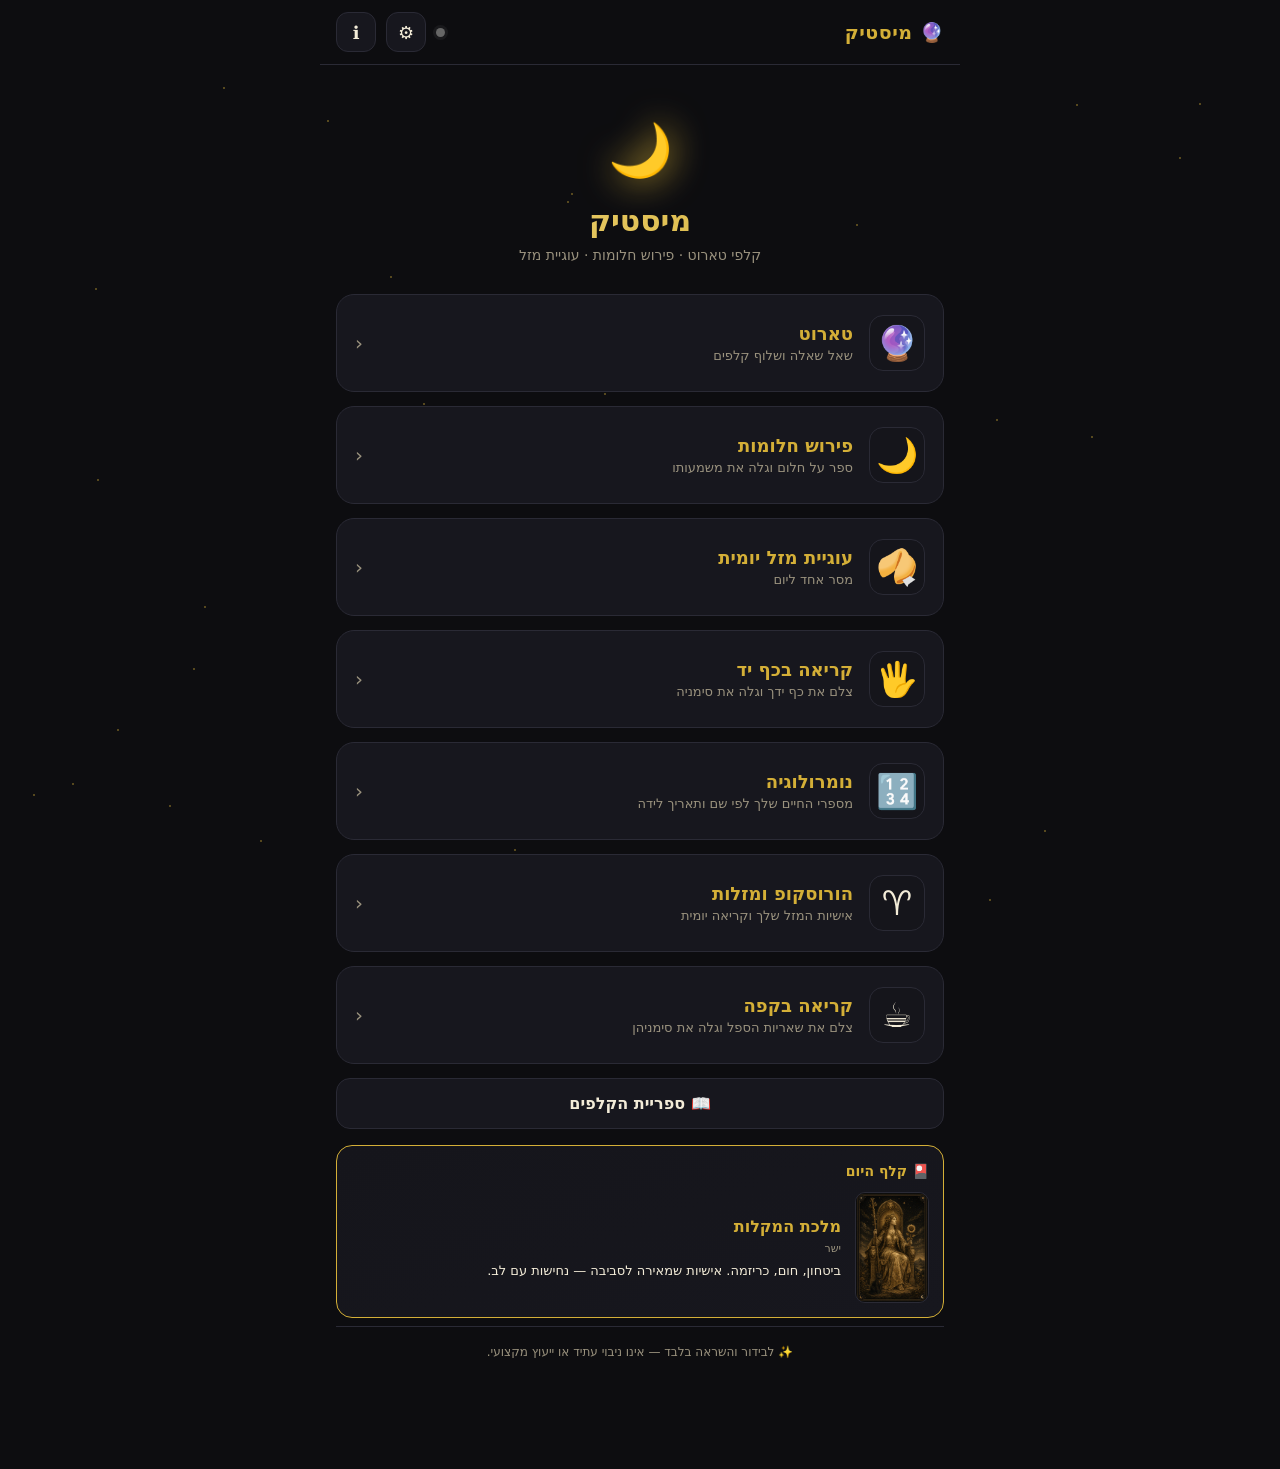
==== index.html @ c80dca29 "Add files via upload" ====
<!DOCTYPE html>
<html lang="he" dir="rtl">
<head>
<meta charset="UTF-8">
<meta name="viewport" content="width=device-width, initial-scale=1.0">
<meta name="theme-color" content="#0d0d10">
<title>MysticNest · מיסטיק</title>
<link rel="manifest" href="manifest.json">
<link rel="apple-touch-icon" href="icon-192.png">
<style>
/* ============ PALETTES ============ */
:root{
  --bg:#0d0d10; --bg2:#15151b; --card:#17171e; --line:#2a2a35;
  --txt:#f3ecd8; --dim:#9a927e; --gold:#d4af37; --gold2:#f0d67a;
  --accent:#d4af37; --danger:#c0553f; --ok:#4a9e6a; --shadow:rgba(0,0,0,.5);
  --star:rgba(212,175,55,.9);
}
[data-pal="royal"]{ --bg:#0b0d1a; --bg2:#111633; --card:#141a38; --line:#2b345f; --txt:#e8e9f5; --dim:#8790b8; --gold:#8a7cff; --gold2:#b3a9ff; --accent:#8a7cff; --star:rgba(179,169,255,.9); }
[data-pal="ember"]{ --bg:#1a0d0a; --bg2:#2a1310; --card:#241210; --line:#4a251d; --txt:#f5e6dc; --dim:#b89383; --gold:#e07a4f; --gold2:#f0a074; --accent:#e07a4f; --star:rgba(224,122,79,.9); }
[data-pal="emerald"]{ --bg:#08130f; --bg2:#0d2019; --card:#0e1e17; --line:#204035; --txt:#e3f0e8; --dim:#7fa593; --gold:#4fbf8f; --gold2:#7cd9af; --accent:#4fbf8f; --star:rgba(79,191,143,.9); }
[data-pal="rose"]{ --bg:#160a12; --bg2:#241020; --card:#20101c; --line:#42213a; --txt:#f5e4ef; --dim:#b88aa8; --gold:#e075a8; --gold2:#f0a0c8; --accent:#e075a8; --star:rgba(224,117,168,.9); }
[data-light]{ --bg:#f4f1e9; --bg2:#ece7d8; --card:#ffffff; --line:#ddd5c2; --txt:#2a2620; --dim:#7a7262; --shadow:rgba(0,0,0,.12); --star:rgba(180,140,40,.5); }

/* ============ BASE ============ */
*{box-sizing:border-box;-webkit-tap-highlight-color:transparent;margin:0;padding:0}
html,body{height:100%}
body{
  font-family:"Heebo","Segoe UI",system-ui,-apple-system,sans-serif;
  background:var(--bg); color:var(--txt);
  overflow-x:hidden; line-height:1.6;
  transition:background .3s,color .3s;
}
body.ltr{direction:ltr}
.wrap{max-width:640px;margin:0 auto;min-height:100%;position:relative}
button{font-family:inherit;cursor:pointer;color:inherit;border:none;background:none}
h1,h2,h3{line-height:1.25;font-weight:700}
.hidden{display:none!important}

/* starfield */
#stars{position:fixed;inset:0;pointer-events:none;z-index:0;opacity:.55}
.star{position:absolute;width:2px;height:2px;border-radius:50%;background:var(--star);animation:tw 3s infinite ease-in-out}
@keyframes tw{0%,100%{opacity:.2;transform:scale(.7)}50%{opacity:1;transform:scale(1.3)}}

/* ============ HEADER ============ */
header{
  position:sticky;top:0;z-index:20;background:var(--bg);
  border-bottom:1px solid var(--line);
  display:flex;align-items:center;gap:10px;padding:12px 16px;
}
.brand{font-weight:800;font-size:19px;letter-spacing:.5px;color:var(--gold);display:flex;align-items:center;gap:7px}
.brand small{color:var(--dim);font-weight:400;font-size:12px;letter-spacing:0}
.spacer{flex:1}
.hbtn{width:40px;height:40px;border-radius:12px;border:1px solid var(--line);display:grid;place-items:center;font-size:18px;background:var(--card);transition:.15s}
.hbtn:active{transform:scale(.92)}
.dot{width:9px;height:9px;border-radius:50%;background:#666;box-shadow:0 0 0 3px rgba(255,255,255,.05)}
.dot.on{background:var(--ok);box-shadow:0 0 8px var(--ok)}

/* ============ SCREENS ============ */
.screen{position:relative;z-index:1;padding:18px 16px 90px;animation:fade .35s}
@keyframes fade{from{opacity:0;transform:translateY(8px)}to{opacity:1;transform:none}}

.hero{text-align:center;padding:26px 10px 20px}
.hero .moon{font-size:52px;filter:drop-shadow(0 0 18px var(--gold));animation:float 5s ease-in-out infinite}
@keyframes float{0%,100%{transform:translateY(0)}50%{transform:translateY(-8px)}}
.hero h1{font-size:30px;margin:10px 0 4px;background:linear-gradient(120deg,var(--gold2),var(--gold));-webkit-background-clip:text;background-clip:text;color:transparent}
.hero p{color:var(--dim);font-size:14px}

.tiles{display:grid;gap:14px;margin-top:8px}
.tile{
  background:var(--card);border:1px solid var(--line);border-radius:18px;
  padding:20px 18px;display:flex;align-items:center;gap:16px;text-align:start;
  transition:.18s;position:relative;overflow:hidden;
}
.tile:active{transform:scale(.98);border-color:var(--gold)}
.tile .ic{font-size:34px;width:56px;height:56px;border-radius:14px;display:grid;place-items:center;background:var(--bg2);border:1px solid var(--line);flex-shrink:0}
.tile .tx h3{font-size:18px;color:var(--gold)}
.tile .tx p{font-size:13px;color:var(--dim);margin-top:2px}
.tile .arr{margin-inline-start:auto;color:var(--dim);font-size:20px}

.backbtn{
  display:inline-flex;align-items:center;gap:8px;background:var(--card);
  border:1px solid var(--line);border-radius:12px;padding:10px 16px;
  font-weight:600;font-size:15px;margin-bottom:16px;transition:.15s;
}
.backbtn:active{transform:scale(.95)}
.stitle{font-size:23px;color:var(--gold);margin-bottom:4px}
.ssub{color:var(--dim);font-size:14px;margin-bottom:18px}

/* ============ INPUTS / BUTTONS ============ */
.field{width:100%;background:var(--bg2);border:1px solid var(--line);border-radius:14px;padding:14px;color:var(--txt);font-size:15px;font-family:inherit;resize:vertical;transition:.15s}
.field:focus{outline:none;border-color:var(--gold)}
textarea.field{min-height:110px}
.btn{
  display:inline-flex;align-items:center;justify-content:center;gap:8px;width:100%;
  background:linear-gradient(120deg,var(--gold),var(--gold2));color:#1a1508;font-weight:800;
  border-radius:14px;padding:15px;font-size:16px;transition:.15s;margin-top:14px;
}
.btn:active{transform:scale(.97)}
.btn:disabled{opacity:.5}
.btn.ghost{background:var(--card);color:var(--txt);border:1px solid var(--line)}
.btn.ghost:active{border-color:var(--gold)}
.chips{display:flex;flex-wrap:wrap;gap:9px;margin:10px 0}
.chip{background:var(--card);border:1px solid var(--line);border-radius:20px;padding:9px 15px;font-size:14px;font-weight:600;transition:.15s}
.chip.sel{background:var(--gold);color:#1a1508;border-color:var(--gold)}
.chip:active{transform:scale(.94)}
.lbl{font-size:14px;font-weight:700;color:var(--txt);margin:16px 0 8px;display:block}

/* ============ TAROT CARDS ============ */
.spread{display:flex;flex-wrap:wrap;gap:14px;justify-content:center;margin:18px 0}
.tcard{
  width:130px;perspective:900px;cursor:pointer;flex-shrink:0;
}
.tcard .inner{position:relative;width:100%;height:200px;transition:transform .7s;transform-style:preserve-3d}
.tcard.flip .inner{transform:rotateY(180deg)}
.tcard .face{position:absolute;inset:0;backface-visibility:hidden;border-radius:14px;display:flex;flex-direction:column;align-items:center;justify-content:center;padding:10px;border:1px solid var(--line);text-align:center}
.tcard .back{background:linear-gradient(150deg,var(--bg2),var(--card));border-color:var(--gold)}
.tcard .back .sym{font-size:40px;filter:drop-shadow(0 0 10px var(--gold))}
.tcard .back .pos{position:absolute;bottom:8px;font-size:11px;color:var(--dim)}
.tcard .front{background:var(--card);transform:rotateY(180deg);gap:4px}
.tcard .front.rev{background:linear-gradient(180deg,var(--card),var(--bg2))}
.tcard .front .em{font-size:34px}
.tcard .front .rev-em{transform:rotate(180deg);display:inline-block}
.tcard .front .nm{font-size:14px;font-weight:800;color:var(--gold);line-height:1.2}
.tcard .front .en{font-size:10px;color:var(--dim)}
.tcard .front .tag{font-size:10px;padding:2px 8px;border-radius:10px;border:1px solid var(--line);color:var(--dim);margin-top:2px}
.tcard .front .tag.r{color:var(--danger);border-color:var(--danger)}

.reading{background:var(--card);border:1px solid var(--line);border-radius:16px;padding:16px;margin-top:8px;animation:fade .4s}
.reading .rc{padding:12px 0;border-bottom:1px solid var(--line)}
.reading .rc:last-child{border-bottom:none}
.reading .rc .h{display:flex;align-items:center;gap:8px;font-weight:800;color:var(--gold);font-size:16px}
.reading .rc .p{font-size:12px;color:var(--dim);font-weight:600;margin-inline-start:auto}
.reading .rc .m{font-size:14px;margin-top:6px;color:var(--txt)}

/* ai answer box */
.ai-box{background:linear-gradient(160deg,var(--bg2),var(--card));border:1px solid var(--gold);border-radius:16px;padding:16px;margin-top:14px;animation:fade .4s}
.ai-box .hd{display:flex;align-items:center;gap:8px;color:var(--gold);font-weight:800;margin-bottom:8px;font-size:15px}
.ai-box .bd{font-size:15px;white-space:pre-wrap}
.spin{width:20px;height:20px;border:3px solid var(--line);border-top-color:var(--gold);border-radius:50%;animation:sp 0.8s linear infinite;display:inline-block}
@keyframes sp{to{transform:rotate(360deg)}}

/* ============ FORTUNE ============ */
.cookie{text-align:center;padding:20px 0}
.cookie .big{font-size:80px;filter:drop-shadow(0 0 20px var(--gold));cursor:pointer;transition:.2s;animation:float 5s ease-in-out infinite}
.cookie .big:active{transform:scale(.9)}
.fortune-msg{background:var(--card);border:1px solid var(--gold);border-radius:16px;padding:22px;margin-top:16px;font-size:18px;line-height:1.7;animation:fade .5s;position:relative}
.fortune-msg::before{content:"❝";color:var(--gold);font-size:30px;opacity:.4;position:absolute;top:6px;inset-inline-start:12px}
.fortune-lucky{display:flex;justify-content:center;gap:10px;margin-top:14px;flex-wrap:wrap}
.fortune-lucky .n{width:42px;height:42px;border-radius:50%;background:var(--bg2);border:1px solid var(--gold);display:grid;place-items:center;font-weight:800;color:var(--gold)}

/* ============ HISTORY ============ */
.hist-item{background:var(--card);border:1px solid var(--line);border-radius:12px;padding:12px 14px;margin-bottom:10px;display:flex;align-items:center;gap:12px}
.hist-item .hi{font-size:24px}
.hist-item .ht{flex:1;min-width:0}
.hist-item .ht b{font-size:14px;display:block}
.hist-item .ht span{font-size:12px;color:var(--dim);display:block;white-space:nowrap;overflow:hidden;text-overflow:ellipsis}
.hist-item .hd{font-size:11px;color:var(--dim)}
.empty{text-align:center;color:var(--dim);padding:30px 20px;font-size:14px}

/* ============ SETTINGS / ABOUT ============ */
.grp{background:var(--card);border:1px solid var(--line);border-radius:16px;margin-bottom:16px;overflow:hidden}
.grp .gh{padding:12px 16px;font-weight:800;color:var(--gold);font-size:14px;border-bottom:1px solid var(--line)}
.row{padding:14px 16px;display:flex;align-items:center;gap:12px;border-bottom:1px solid var(--line)}
.row:last-child{border-bottom:none}
.row .ri{font-size:20px}
.row .rt{flex:1}
.row .rt b{font-size:15px;display:block}
.row .rt span{font-size:12px;color:var(--dim)}
.row:active{background:var(--bg2)}
.swatch{display:flex;gap:10px;padding:14px 16px;flex-wrap:wrap}
.sw{width:38px;height:38px;border-radius:50%;border:2px solid var(--line);cursor:pointer;transition:.15s}
.sw.sel{border-color:var(--txt);transform:scale(1.12)}
.aboutlogo{text-align:center;padding:20px}
.aboutlogo .l{font-size:56px;filter:drop-shadow(0 0 16px var(--gold))}
.aboutlogo h2{color:var(--gold);margin-top:8px}
.aboutlogo .v{color:var(--dim);font-size:13px}

.disc{font-size:12px;color:var(--dim);text-align:center;padding:16px;line-height:1.6;border-top:1px solid var(--line);margin-top:8px}
.badge{text-align:center;padding:20px;color:var(--dim);font-size:12px}
.badge b{color:var(--gold)}

/* modal */
.modal{position:fixed;inset:0;background:rgba(0,0,0,.7);z-index:50;display:grid;place-items:center;padding:20px;animation:fade .2s}
.modal .box{background:var(--card);border:1px solid var(--gold);border-radius:18px;padding:20px;max-width:420px;width:100%;max-height:85vh;overflow:auto}
.modal h3{color:var(--gold);margin-bottom:12px}
.provlist{display:flex;flex-direction:column;gap:8px;margin:10px 0}
.prov{display:flex;align-items:center;gap:10px;padding:12px;border:1px solid var(--line);border-radius:12px;transition:.15s}
.prov.sel{border-color:var(--gold);background:var(--bg2)}
.prov .pi{font-size:22px}
.prov .pt{flex:1}
.prov .pt b{font-size:14px}
.prov .ptag{font-size:10px;padding:2px 7px;border-radius:8px;font-weight:700}
.ptag.free{background:var(--ok);color:#fff}
.ptag.api{background:var(--gold);color:#1a1508}
.ptag.local{background:#6a7;color:#fff}
.selectf{width:100%;background:var(--bg2);border:1px solid var(--line);border-radius:12px;padding:12px;color:var(--txt);font-size:14px;font-family:inherit}
.toast{position:fixed;bottom:24px;left:50%;transform:translateX(-50%);background:var(--card);border:1px solid var(--gold);border-radius:12px;padding:12px 20px;z-index:100;font-size:14px;font-weight:600;box-shadow:0 6px 20px var(--shadow);animation:fade .2s}
.small{font-size:12px;color:var(--dim);line-height:1.6}
a{color:var(--gold)}
.pro-tag{font-size:10px;background:var(--gold);color:#1a1508;padding:2px 8px;border-radius:8px;font-weight:800;margin-inline-start:6px}

/* onboarding */
.ob{position:fixed;inset:0;background:var(--bg);z-index:60;display:flex;flex-direction:column;align-items:center;justify-content:center;padding:30px;text-align:center}
.ob .oi{font-size:64px;filter:drop-shadow(0 0 16px var(--gold));margin-bottom:16px}
.ob h2{color:var(--gold);font-size:26px;margin-bottom:10px}
.ob p{color:var(--dim);max-width:340px;margin-bottom:20px}
.ob .dots{display:flex;gap:8px;margin-bottom:20px}
.ob .od{width:8px;height:8px;border-radius:50%;background:var(--line)}
.ob .od.on{background:var(--gold);width:22px;border-radius:4px}
</style>
<link rel="stylesheet" href="tarot.css">
</head>
<body data-pal="gold">
<div id="stars"></div>
<div class="wrap">

<!-- HEADER -->
<header>
  <div class="brand">🔮 <span id="brandName">MysticNest</span></div>
  <div class="spacer"></div>
  <div class="dot" id="aiDot" title="AI"></div>
  <button class="hbtn" onclick="go('settings')" title="⚙️">⚙️</button>
  <button class="hbtn" onclick="go('about')" title="ℹ️">ℹ️</button>
</header>

<!-- HOME -->
<div class="screen" id="s-home">
  <div class="hero">
    <div class="moon">🌙</div>
    <h1 id="heroTitle">מיסטיק</h1>
    <p id="heroSub">קלפי טארוט · פירוש חלומות · עוגיית מזל</p>
  </div>
  <div class="tiles">
    <button class="tile" onclick="go('tarot')">
      <div class="ic">🔮</div>
      <div class="tx"><h3 id="tTarot">טארוט</h3><p id="tTarotD">שאל שאלה ושלוף קלפים</p></div>
      <div class="arr">‹</div>
    </button>
    <button class="tile" onclick="go('dream')">
      <div class="ic">🌙</div>
      <div class="tx"><h3 id="tDream">פירוש חלומות</h3><p id="tDreamD">ספר על חלום וגלה את משמעותו</p></div>
      <div class="arr">‹</div>
    </button>
    <button class="tile" onclick="go('fortune')">
      <div class="ic">🥠</div>
      <div class="tx"><h3 id="tFortune">עוגיית מזל יומית</h3><p id="tFortuneD">מסר אחד ליום</p></div>
      <div class="arr">‹</div>
    </button>
    <button class="tile" onclick="go('palm')">
      <div class="ic">🖐️</div>
      <div class="tx"><h3 id="tPalm">קריאה בכף יד</h3><p id="tPalmD">צלם את כף ידך וגלה את סימניה</p></div>
      <div class="arr">‹</div>
    </button>
    <button class="tile" onclick="go('num')">
      <div class="ic">🔢</div>
      <div class="tx"><h3 id="tNum">נומרולוגיה</h3><p id="tNumD">מספרי החיים שלך לפי שם ותאריך לידה</p></div>
      <div class="arr">‹</div>
    </button>
    <button class="tile" onclick="go('horo')">
      <div class="ic">♈</div>
      <div class="tx"><h3 id="tHoro">הורוסקופ ומזלות</h3><p id="tHoroD">אישיות המזל שלך וקריאה יומית</p></div>
      <div class="arr">‹</div>
    </button>
    <button class="tile" onclick="go('coffee')">
      <div class="ic">☕</div>
      <div class="tx"><h3 id="tCoffee">קריאה בקפה</h3><p id="tCoffeeD">צלם את שאריות הספל וגלה את סימניהן</p></div>
      <div class="arr">‹</div>
    </button>
  </div>
  <div id="backupReminder"></div>
  <div id="cardOfDay"></div>
  <div class="disc" id="homeDisc">✨ לבידור והשראה בלבד — אינו ניבוי עתיד או ייעוץ מקצועי.</div>
</div>

<!-- TAROT -->
<div class="screen hidden" id="s-tarot">
  <button class="backbtn" onclick="go('home')">› <span id="back1">חזרה</span></button>
  <h2 class="stitle" id="tarotH">🔮 קריאת טארוט</h2>
  <p class="ssub" id="tarotSub">חשוב על שאלה, בחר פריסה, ושלוף את הקלפים.</p>

  <label class="lbl" id="lblQ" for="tarotQ">השאלה שלך (אופציונלי)</label>
  <input class="field" id="tarotQ" placeholder="למשל: מה כדאי לי לדעת השבוע?">

  <label class="lbl" id="lblSpread">בחר פריסה</label>
  <div class="chips" id="spreadChips"></div>

  <button class="btn" id="drawBtn" onclick="drawTarot()">🎴 <span id="drawTxt">שלוף קלפים</span></button>

  <div class="deck-status" aria-live="polite">
    <span id="deckStatusText">בודק את זמינות החפיסה…</span>
    <progress id="deckProgress" max="79" value="0" aria-label="שמירת החפיסה"></progress>
    <button type="button" id="deckSave" class="deck-action" onclick="downloadDeck()" hidden>שמור לשימוש ללא אינטרנט</button>
    <button type="button" id="appUpdate" class="deck-action" hidden>גרסה חדשה מוכנה — רענן</button>
  </div>
  <div id="tarotResult"></div>
</div>

<!-- DREAM -->
<div class="screen hidden" id="s-dream">
  <button class="backbtn" onclick="go('home')">› <span>חזרה</span></button>
  <h2 class="stitle" id="dreamH">🌙 פירוש חלומות</h2>
  <p class="ssub" id="dreamSub">תאר את החלום במילים שלך — ככל שתפרט יותר, כך הפירוש יהיה עשיר יותר.</p>

  <label class="lbl" id="lblDream">מה חלמת?</label>
  <textarea class="field" id="dreamText" placeholder="למשל: חלמתי שאני עף מעל הים ופתאום נפלתי..."></textarea>

  <button class="btn" onclick="interpretDream()">🌙 <span id="dreamTxt">פרש את החלום</span></button>

  <div id="dreamResult"></div>
</div>

<!-- FORTUNE -->
<div class="screen hidden" id="s-fortune">
  <button class="backbtn" onclick="go('home')">› <span>חזרה</span></button>
  <h2 class="stitle" id="fortuneH">🥠 עוגיית המזל היומית</h2>
  <p class="ssub" id="fortuneSub">מסר אחד ליום. חזור מחר למסר חדש.</p>
  <div class="cookie" id="cookieArea"></div>
</div>

<!-- PALM READING -->
<div class="screen hidden" id="s-palm">
  <button class="backbtn" onclick="go('home')">› <span>חזרה</span></button>
  <h2 class="stitle" id="palmH">🖐️ קריאה בכף יד</h2>
  <p class="ssub" id="palmSub">שתי דרכים: מדריך הקווים שעובד תמיד, וקריאה אישית מהצילום דרך הבינה.</p>

  <div class="chips" id="palmModeChips"></div>

  <div id="palmGuide"></div>

  <div id="palmPhoto" class="hidden">
    <div id="palmDrop" class="palm-drop">
      <div class="palm-ic">🖐️</div>
      <p id="palmHint" class="small">צלם או בחר תמונה של כף היד הפתוחה, באור טוב, כשהאצבעות פרושות.</p>
      <div style="display:flex;gap:10px;margin-top:12px">
        <button class="btn" style="margin:0;flex:1" onclick="document.getElementById('palmCam').click()">📷 <span id="palmCamT">מצלמה</span></button>
        <button class="btn ghost" style="margin:0;flex:1" onclick="document.getElementById('palmGal').click()">🖼️ <span id="palmGalT">גלריה</span></button>
      </div>
    </div>
    <input type="file" id="palmCam" accept="image/*" capture="environment" class="hidden" onchange="palmPicked(event)">
    <input type="file" id="palmGal" accept="image/*" class="hidden" onchange="palmPicked(event)">
    <div id="palmPreview"></div>
    <div id="palmResult"></div>
    <div class="small" id="palmPrivacy" style="margin-top:14px;color:var(--dim)"></div>
  </div>
</div>

<!-- COFFEE READING -->
<div class="screen hidden" id="s-coffee">
  <button class="backbtn" onclick="go('home')">› <span>חזרה</span></button>
  <h2 class="stitle" id="coffeeH">☕ קריאה בקפה</h2>
  <p class="ssub" id="coffeeSub">שתי דרכים: מדריך הסמלים, וקריאה מצילום דרך הבינה.</p>
  <div class="chips" id="coffeeModeChips"></div>
  <div id="coffeeGuide"></div>
  <div id="coffeePhoto" class="hidden">
    <div class="palm-drop">
      <div class="palm-ic">☕</div>
      <p id="coffeeHint" class="small"></p>
      <div style="display:flex;gap:10px;margin-top:12px">
        <button class="btn" style="margin:0;flex:1" onclick="document.getElementById('coffeeCam').click()">📷 <span id="coffeeCamT">מצלמה</span></button>
        <button class="btn ghost" style="margin:0;flex:1" onclick="document.getElementById('coffeeGal').click()">🖼️ <span id="coffeeGalT">גלריה</span></button>
      </div>
    </div>
    <input type="file" id="coffeeCam" accept="image/*" capture="environment" class="hidden" onchange="coffeePicked(event)">
    <input type="file" id="coffeeGal" accept="image/*" class="hidden" onchange="coffeePicked(event)">
    <div id="coffeePreview"></div>
    <div id="coffeeResult"></div>
    <div class="small" id="coffeePrivacy" style="margin-top:14px;color:var(--dim)"></div>
  </div>
</div>

<!-- HOROSCOPE -->
<div class="screen hidden" id="s-horo">
  <button class="backbtn" onclick="go('home')">› <span>חזרה</span></button>
  <h2 class="stitle" id="horoH">♈ הורוסקופ ומזלות</h2>
  <p class="ssub" id="horoSub">בחר את המזל שלך.</p>
  <div class="zgrid" id="horoGrid"></div>
  <div id="horoResult"></div>
</div>

<!-- NUMEROLOGY -->
<div class="screen hidden" id="s-num">
  <button class="backbtn" onclick="go('home')">› <span>חזרה</span></button>
  <h2 class="stitle" id="numH">🔢 נומרולוגיה</h2>
  <p class="ssub" id="numSub">הכנס שם ותאריך לידה לחישוב מספרי החיים שלך.</p>

  <label class="lbl" id="lblNumName">השם המלא (אופציונלי)</label>
  <input class="field" id="numName" placeholder="למשל: ישראל ישראלי">

  <label class="lbl" id="lblNumDate">תאריך לידה</label>
  <input class="field" id="numDate" type="date">

  <button class="btn" id="numCalcBtn" onclick="calcNumerology()">🔢 <span>חשב את המספרים שלי</span></button>
  <div id="numResult"></div>
</div>

<!-- SETTINGS -->
<div class="screen hidden" id="s-settings">
  <button class="backbtn" onclick="go('home')">› <span>חזרה</span></button>
  <h2 class="stitle" id="setH">⚙️ הגדרות</h2>
  <p class="ssub"></p>

  <div class="grp">
    <div class="gh" id="ghGeneral">כללי</div>
    <div class="row" onclick="editName()">
      <div class="ri">👤</div><div class="rt"><b id="rName">שם משתמש</b><span id="rNameV">—</span></div><div>‹</div>
    </div>
    <div class="row" onclick="cycleLang()">
      <div class="ri">🌐</div><div class="rt"><b id="rLang">שפה</b><span id="rLangV">עברית</span></div><div>‹</div>
    </div>
    <div class="row" onclick="toggleLight()">
      <div class="ri">🌗</div><div class="rt"><b id="rTheme">מצב יום / לילה</b><span id="rThemeV">לילה</span></div><div>‹</div>
    </div>
  </div>

  <div class="grp">
    <div class="gh" id="ghPal">ערכת צבע</div>
    <div class="swatch" id="swatches"></div>
  </div>

  <div class="grp">
    <div class="gh" id="ghAI">בינה מלאכותית (Pro)</div>
    <div class="row" onclick="openAI()">
      <div class="ri">🤖</div><div class="rt"><b id="rAI">חיבור בינה</b><span id="rAIV">לא מחובר</span></div><div>‹</div>
    </div>
    <div class="small" style="padding:0 16px 12px" id="aiHint">האפליקציה עובדת במלואה בלי בינה. חיבור מפתח אישי מוסיף פירושים אישיים ומעמיקים.</div>
  </div>

  <div class="grp">
    <div class="gh" id="ghData">נתונים</div>
    <div class="row" onclick="doExport()"><div class="ri">💾</div><div class="rt"><b id="rBackup">גיבוי (ייצוא)</b><span id="rBackupD">שמור את ההיסטוריה שלך</span></div><div>‹</div></div>
    <div class="row" onclick="doImport()"><div class="ri">📥</div><div class="rt"><b id="rRestore">שחזור (ייבוא)</b><span id="rRestoreD">טען מקובץ גיבוי</span></div><div>‹</div></div>
    <div class="row" onclick="clearAll()"><div class="ri">🗑️</div><div class="rt"><b id="rClear" style="color:var(--danger)">מחק הכל</b><span id="rClearD">איפוס מלא</span></div><div>‹</div></div>
  </div>
  <input type="file" id="importFile" accept=".json" class="hidden" onchange="importFile(event)">
</div>

<!-- ABOUT -->
<div class="screen hidden" id="s-about">
  <button class="backbtn" onclick="go('home')">› <span>חזרה</span></button>
  <div class="aboutlogo">
    <div class="l">🔮</div>
    <h2>MysticNest</h2>
    <div class="v" id="aboutVer">גרסה 1.0</div>
  </div>
  <div class="grp">
    <div class="row"><div class="ri">📦</div><div class="rt"><b id="abVer">גרסה</b><span>1.0</span></div></div>
    <div class="row"><div class="ri">👨‍💻</div><div class="rt"><b id="abDev">פותח</b><span>Barak Aflalo</span></div></div>
    <div class="row"><div class="ri">📱</div><div class="rt"><b id="abPlat">פלטפורמה</b><span>PWA · HTML5</span></div></div>
    <div class="row"><div class="ri">🔒</div><div class="rt"><b id="abStore">אחסון</b><span id="abStoreV">על המכשיר בלבד</span></div></div>
    <div class="row"><div class="ri">©️</div><div class="rt"><b id="abLic">רישיון</b><span>© AppNest 2026</span></div></div>
  </div>
  <div class="grp">
    <div class="row" onclick="openStore()"><div class="ri">🏪</div><div class="rt"><b id="abStoreLink">חנות AppNest</b><span>עוד אפליקציות</span></div><div>‹</div></div>
    <div class="row" onclick="shareApp()"><div class="ri">📤</div><div class="rt"><b id="abShare">שתף את האפליקציה</b></div><div>‹</div></div>
    <div class="row" onclick="sendFeedback()"><div class="ri">✉️</div><div class="rt"><b id="abFeedback">שלח משוב</b><span>appnest55@gmail.com</span></div><div>‹</div></div>
    <div class="row" onclick="openPrivacy()"><div class="ri">🔒</div><div class="rt"><b id="abPrivacy">מדיניות פרטיות</b></div><div>‹</div></div>
    <div class="row" onclick="showGuide()"><div class="ri">📖</div><div class="rt"><b id="abGuide">מדריך שימוש</b></div><div>‹</div></div>
  </div>
  <div class="disc" id="aboutDisc"></div>
  <div class="badge">✨ <b>AppNest</b> · 2026</div>
</div>

</div><!-- /wrap -->

<script>
/* =========================================================
   MysticNest — AppNest single-file app
   ========================================================= */
const VERSION="2.6";
const PREFIX="mystic_";

/* ---------- storage shim ---------- */
const mem={};
const DB={
  get(k){try{const v=localStorage.getItem(PREFIX+k);return v===null?null:v}catch(e){return mem[k]??null}},
  set(k,v){try{localStorage.setItem(PREFIX+k,v)}catch(e){mem[k]=v}},
  del(k){try{localStorage.removeItem(PREFIX+k)}catch(e){delete mem[k]}},
  getJSON(k,d){const v=this.get(k);if(v===null)return d;try{return JSON.parse(v)}catch(e){return d}},
  setJSON(k,o){this.set(k,JSON.stringify(o))}
};

/* ---------- state ---------- */
let state={
  lang: DB.get('lang')||'he',
  pal: DB.get('pal')||'gold',
  light: DB.get('light')==='1',
  name: DB.get('name')||'',
  spread: 'three',
};

</script>
<script>
// ===== ARCANA GEDOLA (Major Arcana) — 22 cards =====
// Each card: id, name(he), name(en), emoji, keywords, upright, reversed
// Meanings are original Hebrew phrasings of the classic esoteric symbolism (public-domain Rider-Waite tradition).
const TAROT_MAJOR = [
  { id:0, arc:"major", he:"השוטה", en:"The Fool", icon:"🃏",
    up:"התחלה חדשה, קפיצה אל הלא-נודע, תמימות ואמון בדרך. הזמן לצעד ראשון גם בלי לדעת לאן הוא מוביל.",
    rev:"פזיזות, קפיצה בלי לחשוב, פחד להתחיל. אולי כדאי לעצור רגע ולבדוק לאן הרגליים לוקחות אותך." },
  { id:1, arc:"major", he:"הקוסם", en:"The Magician", icon:"🪄",
    up:"כוח ליצור, כל הכלים כבר בידיך. רצון, מיומנות ומיקוד שהופכים כוונה למציאות.",
    rev:"כוח שלא בא לידי מימוש, מניפולציה, כישרון מבוזבז. הפער בין מה שאתה יכול למה שאתה עושה." },
  { id:2, arc:"major", he:"הכוהנת הגדולה", en:"The High Priestess", icon:"🌙",
    up:"אינטואיציה, ידע נסתר, הקשבה פנימית. התשובה נמצאת בשקט שבפנים, לא ברעש שבחוץ.",
    rev:"ניתוק מהקול הפנימי, סודות שמכבידים, התעלמות מתחושת בטן. משהו מוסתר — גם ממך עצמך." },
  { id:3, arc:"major", he:"הקיסרית", en:"The Empress", icon:"👑",
    up:"שפע, פוריות, יצירה וטיפוח. תקופה שבה דברים גדלים — רעיון, מערכת יחסים, יצירה.",
    rev:"חסימה יצירתית, הזנחה עצמית, תלות. השפע קיים אבל משהו מונע ממנו לזרום." },
  { id:4, arc:"major", he:"הקיסר", en:"The Emperor", icon:"🏛️",
    up:"סמכות, מבנה, יציבות ושליטה. הזמן לקחת אחריות, לבנות סדר ולהוביל בביטחון.",
    rev:"נוקשות, שליטת-יתר, סמכות שהתערערה. יותר מדי כוח או דווקא מחסור במסגרת." },
  { id:5, arc:"major", he:"הכוהן הגדול", en:"The Hierophant", icon:"🗝️",
    up:"מסורת, ידע, מורה או מסגרת רוחנית. ערך בלמידה מהמנוסים ובדרך הסלולה.",
    rev:"מרד במוסכמות, דרך משלך, ספק במורים. הזמן לשאול אם הכללים באמת שלך." },
  { id:6, arc:"major", he:"הנאהבים", en:"The Lovers", icon:"💞",
    up:"אהבה, חיבור עמוק, בחירה של הלב. שותפות שמבוססת על ערכים משותפים.",
    rev:"חוסר הרמוניה, בחירה קשה, ערכים מתנגשים. משהו במערכת היחסים דורש יישור קו." },
  { id:7, arc:"major", he:"המרכבה", en:"The Chariot", icon:"🐎",
    up:"ניצחון, נחישות, שליטה בכיוונים מנוגדים. קדימה בכוח רצון — אתה מחזיק במושכות.",
    rev:"אובדן כיוון, כוחות מנוגדים שמושכים אותך, חוסר שליטה. הזמן להחליט לאן.",  },
  { id:8, arc:"major", he:"הכוח", en:"Strength", icon:"🦁",
    up:"כוח פנימי, אומץ שקט, ריסון בעדינות. לא בכוח הזרוע אלא ברוגע והחמלה.",
    rev:"ספק עצמי, כוח שנשבר, שליטה שאבדה. חוסר אמון ביכולת שלך להתמודד." },
  { id:9, arc:"major", he:"המתבודד", en:"The Hermit", icon:"🕯️",
    up:"התבוננות פנימה, חיפוש אמת, בדידות מרפאה. תקופה של שקט וחשבון נפש.",
    rev:"בידוד מוגזם, בריחה מהעולם, או דווקא סירוב להקשיב לעצמך. יותר מדי או מעט מדי לבד." },
  { id:10, arc:"major", he:"גלגל המזל", en:"Wheel of Fortune", icon:"🎡",
    up:"מפנה, מזל, מחזוריות החיים. הגלגל מסתובב — משהו משתנה לטובה.",
    rev:"מזל רע זמני, התנגדות לשינוי, תחושת תקיעות. הגלגל תמיד ממשיך לזוז." },
  { id:11, arc:"major", he:"הצדק", en:"Justice", icon:"⚖️",
    up:"אמת, איזון, אחריות למעשים. כל דבר מקבל את שמגיע לו — הוגנות וישרות.",
    rev:"אי-צדק, התחמקות מאחריות, חוסר איזון. משהו לא הוגן דורש תיקון." },
  { id:12, arc:"major", he:"התלוי", en:"The Hanged Man", icon:"🙃",
    up:"נקודת מבט חדשה, ויתור מרצון, המתנה. לפעמים דווקא העצירה מגלה את הפתרון.",
    rev:"תקיעות, קורבנוּת מיותרת, התנגדות לשחרר. אתה נאחז במשהו שהזמן שלו עבר." },
  { id:13, arc:"major", he:"המוות", en:"Death", icon:"🦋",
    up:"סוף שהוא התחלה, טרנספורמציה, שחרור מהישן. לא מוות פיזי — סיום שמפנה מקום לחדש.",
    rev:"היאחזות בעבר, פחד משינוי, מעבר שנתקע. משהו צריך להסתיים ואתה מתעכב." },
  { id:14, arc:"major", he:"המתינות", en:"Temperance", icon:"🌊",
    up:"איזון, מיזוג, סבלנות. מציאת שביל הזהב בין קצוות — הרמוניה בעבודה איטית.",
    rev:"חוסר איזון, קיצוניות, חוסר סבלנות. משהו יצא מפרופורציה וצריך למתן." },
  { id:15, arc:"major", he:"השטן", en:"The Devil", icon:"⛓️",
    up:"כבלים, פיתוי, תלות. משהו כובל אותך — הרגל, פחד, יחסים — והמפתח בידך.",
    rev:"שחרור מכבלים, פירוק תלות, החזרת שליטה. אתה מתחיל להשתחרר." },
  { id:16, arc:"major", he:"המגדל", en:"The Tower", icon:"🗼",
    up:"התמוטטות פתאומית, שבירת אשליות, אמת שמתפרצת. הרס שמפנה מקום לבנייה אמיתית.",
    rev:"הימנעות מקטסטרופה, שינוי שנדחה, פחד מקריסה. הזעזוע קטן יותר — או עוד לפנינו." },
  { id:17, arc:"major", he:"הכוכב", en:"The Star", icon:"⭐",
    up:"תקווה, השראה, ריפוי. אחרי הסערה מגיע אור — אמונה מתחדשת בעתיד.",
    rev:"אובדן תקווה, ייאוש זמני, ניתוק מהחלום. האור עדיין שם, קשה לראות אותו כרגע." },
  { id:18, arc:"major", he:"הירח", en:"The Moon", icon:"🌕",
    up:"אשליה, פחדים סמויים, תת-מודע. לא הכול כפי שנראה — הקשב לחלומות ולתחושות.",
    rev:"בהירות שחוזרת, פחד שמתפוגג, אמת שמתגלה. הערפל מתחיל להתפזר." },
  { id:19, arc:"major", he:"השמש", en:"The Sun", icon:"☀️",
    up:"שמחה, הצלחה, חיוניות. אחד הקלפים הטובים — אור, בהירות והגשמה.",
    rev:"שמחה מעומעמת, אופטימיות מזויפת, הצלחה שמתעכבת. האושר שם אבל מוסתר מעט." },
  { id:20, arc:"major", he:"הדין", en:"Judgement", icon:"📯",
    up:"התעוררות, חשבון נפש, קריאה לייעוד. רגע של הבנה שמזמין אותך לשלב חדש.",
    rev:"ספק עצמי, התעלמות מקריאה פנימית, שיפוטיות. אתה שומע את הקריאה אך מהסס לענות." },
  { id:21, arc:"major", he:"העולם", en:"The World", icon:"🌍",
    up:"השלמה, מימוש, סגירת מעגל. הגעת ליעד — הישג שלם ותחושת שלמות.",
    rev:"מעגל שלא נסגר, יעד קרוב אך חמקמק, תחושת חוסר. עוד צעד קטן לפני הסיום." },
];

// ===== ARCANA KETANA (Minor Arcana) — 56 cards, 4 suits =====
// Suits: wands(אש/מעש), cups(מים/רגש), swords(אוויר/מחשבה), pentacles(אדמה/חומר)
const TAROT_MINOR = [
  // ---------- מקלות / WANDS (אש — תשוקה, יצירה, מעש) ----------
  { id:100, arc:"wands", he:"אלוף המקלות", en:"Ace of Wands", icon:"🔥",
    up:"ניצוץ של השראה, רעיון חדש, אנרגיה מתפרצת. הזמן להתחיל משהו שמדליק אותך.",
    rev:"עיכוב, ניצוץ שכבה, חוסר מוטיבציה. הרעיון קיים אך משהו חוסם את ההתחלה." },
  { id:101, arc:"wands", he:"שניים במקלות", en:"Two of Wands", icon:"🗺️",
    up:"תכנון עתיד, החלטה על כיוון, מבט קדימה. אתה שוקל לאן להרחיב.",
    rev:"פחד מהלא-נודע, תוכניות שנתקעו, חוסר החלטיות. קשה לצאת מאזור הנוחות." },
  { id:102, arc:"wands", he:"שלושה במקלות", en:"Three of Wands", icon:"⛵",
    up:"התרחבות, ציפייה לתוצאות, הזדמנויות בדרך. הזרעים שזרעת מתחילים לנבוט.",
    rev:"עיכובים, תוכניות שמשתבשות, קוצר ראייה. משהו לוקח יותר זמן מהצפוי." },
  { id:103, arc:"wands", he:"ארבעה במקלות", en:"Four of Wands", icon:"🎉",
    up:"חגיגה, יציבות, שמחה בבית. רגע של הרמוניה והישג שראוי לחגוג.",
    rev:"חוסר יציבות זמני, מתח בבית, חגיגה נדחית. ההרמוניה שבירה יותר מהרגיל." },
  { id:104, arc:"wands", he:"חמישה במקלות", en:"Five of Wands", icon:"⚔️",
    up:"תחרות, קונפליקט, מאבק. מתח בריא של אנרגיות שמתחרות — או ויכוח שדורש פתרון.",
    rev:"הימנעות מעימות, סיום מתח, פנימי או חיצוני. או דווקא צבירת קונפליקטים." },
  { id:105, arc:"wands", he:"שישה במקלות", en:"Six of Wands", icon:"🏆",
    up:"ניצחון, הכרה, הצלחה ציבורית. המאמץ שלך נראה ומוערך.",
    rev:"הצלחה ללא הכרה, ספק בהישג, נפילה מהגובה. הניצחון פחות מוצק מכפי שנראה." },
  { id:106, arc:"wands", he:"שבעה במקלות", en:"Seven of Wands", icon:"🛡️",
    up:"עמידה על שלך, הגנה על עמדה, אומץ מול לחץ. אתה נלחם על מה שחשוב לך.",
    rev:"כניעה, תשישות ממאבק, ויתור. הקרב מתיש ואתה שוקל להרפות." },
  { id:107, arc:"wands", he:"שמונה במקלות", en:"Eight of Wands", icon:"💫",
    up:"תנועה מהירה, חדשות, התקדמות. דברים קורים בקצב מהיר — היה מוכן.",
    rev:"עיכובים, תסכול, קצב שנעצר. משהו האט את הזרימה." },
  { id:108, arc:"wands", he:"תשעה במקלות", en:"Nine of Wands", icon:"🪵",
    up:"חוסן, עמידות, קרב אחרון. עייף אך לא מובס — כמעט הגעת.",
    rev:"שחיקה, עקשנות מיותרת, חומות הגנה גבוהות מדי. הזמן לשקול אם עדיין שווה להיאבק." },
  { id:109, arc:"wands", he:"עשרה במקלות", en:"Ten of Wands", icon:"🎒",
    up:"עומס, אחריות כבדה, נטל. אתה סוחב הרבה — אולי יותר מדי.",
    rev:"שחרור עומס, האצלת אחריות, הנחת הנטל. הזמן להוריד משקל מהכתפיים." },
  { id:110, arc:"wands", he:"נסיך המקלות", en:"Page of Wands", icon:"🧭",
    up:"סקרנות, התלהבות, רוח הרפתקנית. רעיון חדש שמזמין אותך לחקור.",
    rev:"חוסר כיוון, התלהבות שדועכת, פזיזות. אנרגיה שמחפשת מיקוד." },
  { id:111, arc:"wands", he:"אביר המקלות", en:"Knight of Wands", icon:"🐴",
    up:"תשוקה, פעולה נמרצת, הרפתקה. קדימה בלב פתוח ובאנרגיה גבוהה.",
    rev:"פזיזות, חוסר סבלנות, אנרגיה שנשרפת מהר. תשוקה בלי תוכנית." },
  { id:112, arc:"wands", he:"מלכת המקלות", en:"Queen of Wands", icon:"🌻",
    up:"ביטחון, חום, כריזמה. אישיות שמאירה לסביבה — נחישות עם לב.",
    rev:"חוסר ביטחון, קנאה, אנרגיה שהופנתה פנימה. הזוהר עומעם זמנית." },
  { id:113, arc:"wands", he:"מלך המקלות", en:"King of Wands", icon:"👑",
    up:"מנהיגות, חזון, יזמות. הכוח להוביל ולהצית אחרים אחריך.",
    rev:"שתלטנות, חוסר סובלנות, חזון בלי הקשבה. כוח שנוטה להתפרץ." },

  // ---------- גביעים / CUPS (מים — רגש, אהבה, יחסים) ----------
  { id:200, arc:"cups", he:"אלוף הגביעים", en:"Ace of Cups", icon:"💧",
    up:"אהבה חדשה, פתיחת לב, שפע רגשי. הרגשות זורמים ומשהו יפה מתחיל.",
    rev:"לב סגור, רגש חסום, ריקנות. משהו מונע מהאהבה לזרום החוצה." },
  { id:201, arc:"cups", he:"שניים בגביעים", en:"Two of Cups", icon:"💑",
    up:"חיבור, שותפות, אהבה הדדית. שני לבבות שמוצאים זה את זה.",
    rev:"חוסר איזון ביחסים, ניתוק, מתח. משהו בקשר דורש יישור." },
  { id:202, arc:"cups", he:"שלושה בגביעים", en:"Three of Cups", icon:"🥂",
    up:"חברות, חגיגה, קהילה. שמחה משותפת עם האנשים שאתה אוהב.",
    rev:"בדידות, ריחוק מחברים, חגיגת יתר. משהו בחיי החברה לא מאוזן." },
  { id:203, arc:"cups", he:"ארבעה בגביעים", en:"Four of Cups", icon:"😔",
    up:"שיעמום, אדישות, הזדמנות שלא רואים. משהו טוב מוצע ואתה לא שם לב.",
    rev:"התעוררות מחדש, פתיחות, קבלת הצעה. אתה מתחיל לראות שוב." },
  { id:204, arc:"cups", he:"חמישה בגביעים", en:"Five of Cups", icon:"🌧️",
    up:"אכזבה, אבל, התמקדות באובדן. יש כאב — אך לא הכול אבד.",
    rev:"קבלה, החלמה, מבט קדימה. אתה מתחיל לראות את מה שנשאר." },
  { id:205, arc:"cups", he:"שישה בגביעים", en:"Six of Cups", icon:"🎁",
    up:"נוסטלגיה, זיכרונות, תמימות. חום מהעבר — אנשים או מקומות מוכרים.",
    rev:"היתקעות בעבר, אידיאליזציה, קושי להתקדם. הגעגוע מושך אחורה." },
  { id:206, arc:"cups", he:"שבעה בגביעים", en:"Seven of Cups", icon:"🌫️",
    up:"אפשרויות רבות, דמיון, בלבול. הרבה בחירות — קשה להחליט מה אמיתי.",
    rev:"בהירות, החלטה, מיקוד. הערפל מתפזר ואתה בוחר." },
  { id:207, arc:"cups", he:"שמונה בגביעים", en:"Eight of Cups", icon:"🚶",
    up:"עזיבה, חיפוש משמעות, שחרור. אתה עוזב משהו כדי למצוא משהו עמוק יותר.",
    rev:"פחד לעזוב, היתקעות, חזרה על אותו דבר. קשה לך לוותר גם כשצריך." },
  { id:208, arc:"cups", he:"תשעה בגביעים", en:"Nine of Cups", icon:"😊",
    up:"סיפוק, משאלה שמתגשמת, שמחה. 'קלף המשאלה' — רגע של שביעות רצון.",
    rev:"סיפוק שטחי, משאלה לא ממומשת, חוסר פנימי. האושר החיצוני לא ממלא." },
  { id:209, arc:"cups", he:"עשרה בגביעים", en:"Ten of Cups", icon:"🌈",
    up:"אושר משפחתי, הרמוניה, שלמות רגשית. חלום שהתגשם — אהבה שלמה.",
    rev:"חוסר הרמוניה בבית, אידיאל רחוק, מתח משפחתי. התמונה המושלמת סדוקה." },
  { id:210, arc:"cups", he:"נסיך הגביעים", en:"Page of Cups", icon:"🐚",
    up:"רגישות, יצירתיות, הפתעה רגשית. הודעה או תחושה חדשה שנוגעת בלב.",
    rev:"רגישות יתר, חלומות שלא מתממשים, בריחה רגשית. הרגש קצת מוצף." },
  { id:211, arc:"cups", he:"אביר הגביעים", en:"Knight of Cups", icon:"🌹",
    up:"רומנטיקה, קסם, הצעה מהלב. מגיע אליך משהו יפה ומלא רגש.",
    rev:"אכזבה רומנטית, הבטחות ריקות, מצב רוח משתנה. הקסם פחות אמין." },
  { id:212, arc:"cups", he:"מלכת הגביעים", en:"Queen of Cups", icon:"🧜",
    up:"חמלה, אינטואיציה, אמפתיה. לב פתוח שמכיל ומרגיש עמוק.",
    rev:"הצפה רגשית, גבולות מטושטשים, נתינת יתר. הרגש גובר על השיקול." },
  { id:213, arc:"cups", he:"מלך הגביעים", en:"King of Cups", icon:"🔱",
    up:"בגרות רגשית, איזון, שליטה עדינה ברגש. חכם וחומל בו-זמנית.",
    rev:"דיכוי רגשות, תנודתיות, מניפולציה רגשית. הרוגע החיצוני מסתיר סערה." },

  // ---------- חרבות / SWORDS (אוויר — מחשבה, אמת, קונפליקט) ----------
  { id:300, arc:"swords", he:"אלוף החרבות", en:"Ace of Swords", icon:"🗡️",
    up:"בהירות, אמת חדה, פריצת דרך מחשבתית. רעיון שחותך את הערפל.",
    rev:"בלבול, אמת מעוותת, מחשבה מעורפלת. ההיגיון לא ברור כרגע." },
  { id:301, arc:"swords", he:"שניים בחרבות", en:"Two of Swords", icon:"🙈",
    up:"החלטה תקועה, איזון מתוח, הימנעות. אתה בין שתי אפשרויות ולא בוחר.",
    rev:"בהירות שחוזרת, החלטה סוף-סוף, שחרור מבוי סתום. הזמן להסיר את הכיסוי מהעיניים." },
  { id:302, arc:"swords", he:"שלושה בחרבות", en:"Three of Swords", icon:"💔",
    up:"כאב לב, אכזבה, פרידה. פגיעה רגשית שצריך להכיר בה כדי לרפא.",
    rev:"החלמה, שחרור כאב, סליחה. הלב מתחיל להירפא." },
  { id:303, arc:"swords", he:"ארבעה בחרבות", en:"Four of Swords", icon:"🛌",
    up:"מנוחה, התאוששות, הפוגה. הזמן לעצור ולטעון מחדש כוחות.",
    rev:"חוסר מנוחה, שחיקה, חזרה לפעילות. אתה דוחף בלי לתת לעצמך לנוח." },
  { id:304, arc:"swords", he:"חמישה בחרבות", en:"Five of Swords", icon:"🏴",
    up:"קונפליקט, ניצחון במחיר, מתח. ניצחת אך משהו אבד בדרך.",
    rev:"פיוס, סיום מריבה, למידה מהעבר. הזמן להניח את החרב." },
  { id:305, arc:"swords", he:"שישה בחרבות", en:"Six of Swords", icon:"⛴️",
    up:"מעבר, התרחקות מקושי, מים שקטים יותר. אתה עובר לשלב רגוע יותר.",
    rev:"תקיעות, קושי לעזוב, מטען רגשי שנשאר. המעבר מתעכב." },
  { id:306, arc:"swords", he:"שבעה בחרבות", en:"Seven of Swords", icon:"🦊",
    up:"תחבולה, חמיקה, אסטרטגיה. משהו מתנהל בעורמה — שלך או של אחר.",
    rev:"חשיפה, הודאה, סוף התחמקות. האמת מתחילה לצוף." },
  { id:307, arc:"swords", he:"שמונה בחרבות", en:"Eight of Swords", icon:"🪢",
    up:"תחושת מלכוד, אמונות מגבילות, שיתוק. אתה מרגיש כלוא — אך הכבלים רופפים מכפי שנדמה.",
    rev:"שחרור, חשיבה מחדש, מציאת מוצא. אתה מתחיל להשתחרר מהמחשבות הכובלות." },
  { id:308, arc:"swords", he:"תשעה בחרבות", en:"Nine of Swords", icon:"😰",
    up:"חרדה, דאגות ליליות, ייסורי מחשבה. הפחד גדול מהמציאות עצמה.",
    rev:"הקלה, התמודדות עם פחד, אור בקצה. החרדה מתחילה לשכוך." },
  { id:309, arc:"swords", he:"עשרה בחרבות", en:"Ten of Swords", icon:"🌅",
    up:"סוף כואב, נקודת שפל, סיום מוחלט. הגרוע מאחוריך — מכאן רק עולים.",
    rev:"התאוששות, קימה מחדש, סירוב להיכנע. השחר עולה אחרי הלילה." },
  { id:310, arc:"swords", he:"נסיך החרבות", en:"Page of Swords", icon:"🪁",
    up:"סקרנות, ערנות, רעיונות חדשים. מוח חד שרוצה ללמוד ולהבין.",
    rev:"רכילות, פזיזות מחשבתית, ביקורתיות. המילים חדות מדי." },
  { id:311, arc:"swords", he:"אביר החרבות", en:"Knight of Swords", icon:"⚡",
    up:"נחישות, פעולה מהירה, ישירות. קדימה בכוח ההיגיון — בלי היסוס.",
    rev:"פזיזות, אגרסיביות, קפיצה בלי לחשוב. המהירות פוגעת בשיקול." },
  { id:312, arc:"swords", he:"מלכת החרבות", en:"Queen of Swords", icon:"❄️",
    up:"בהירות, כנות, עצמאות מחשבתית. חוכמה שנולדה מניסיון — ישרה וחדה.",
    rev:"קרירות, ביקורתיות, ניתוק רגשי. ההיגיון חוסם את הלב." },
  { id:313, arc:"swords", he:"מלך החרבות", en:"King of Swords", icon:"🧠",
    up:"היגיון, סמכות אינטלקטואלית, שיפוט צלול. החלטה שכלתנית והוגנת.",
    rev:"נוקשות מחשבתית, ניצול הכוח, קרירות. ההיגיון הופך לנשק." },

  // ---------- מטבעות / PENTACLES (אדמה — חומר, כסף, גוף, עבודה) ----------
  { id:400, arc:"pentacles", he:"אלוף המטבעות", en:"Ace of Pentacles", icon:"🪙",
    up:"הזדמנות חומרית, התחלה יציבה, שפע מתהווה. זרע חדש של שגשוג.",
    rev:"הזדמנות שהוחמצה, חוסר יציבות, תכנון לקוי. משהו בבסיס הכלכלי רעוע." },
  { id:401, arc:"pentacles", he:"שניים במטבעות", en:"Two of Pentacles", icon:"🤹",
    up:"איזון, ג'אגלינג בין מטלות, גמישות. אתה מנהל כמה דברים בו-זמנית.",
    rev:"עומס יתר, חוסר איזון, כאוס. יותר מדי כדורים באוויר." },
  { id:402, arc:"pentacles", he:"שלושה במטבעות", en:"Three of Pentacles", icon:"🧱",
    up:"עבודת צוות, מיומנות, בנייה משותפת. הישג שנבנה יחד עם אחרים.",
    rev:"חוסר תיאום, עבודה לא מוערכת, איכות ירודה. שיתוף הפעולה נתקע." },
  { id:403, arc:"pentacles", he:"ארבעה במטבעות", en:"Four of Pentacles", icon:"🔒",
    up:"ביטחון, שמרנות, אחיזה במה שיש. יציבות — אך אולי אחיזה חזקה מדי.",
    rev:"שחרור, נדיבות, הרפיה מהצורך לשלוט. או דווקא בזבזנות. הזמן לאזן." },
  { id:404, arc:"pentacles", he:"חמישה במטבעות", en:"Five of Pentacles", icon:"🥶",
    up:"מחסור, קושי כלכלי, תחושת בדידות. תקופה קשה — אך יש עזרה בקרבת מקום.",
    rev:"התאוששות, סוף מצוקה, קבלת עזרה. המצב מתחיל להשתפר." },
  { id:405, arc:"pentacles", he:"שישה במטבעות", en:"Six of Pentacles", icon:"🤝",
    up:"נדיבות, נתינה וקבלה, איזון. זרימה הוגנת של עזרה — בשני הכיוונים.",
    rev:"נתינה לא מאוזנת, חוב, תלות. משהו ביחסי הנתינה לא הוגן." },
  { id:406, arc:"pentacles", he:"שבעה במטבעות", en:"Seven of Pentacles", icon:"🌱",
    up:"סבלנות, השקעה לטווח ארוך, הערכת התקדמות. הזרעים גדלים — תן להם זמן.",
    rev:"חוסר סבלנות, השקעה שלא נושאת פרי, ספק. תוהה אם המאמץ שווה." },
  { id:407, arc:"pentacles", he:"שמונה במטבעות", en:"Eight of Pentacles", icon:"🛠️",
    up:"מיומנות, שקדנות, שיפור מתמיד. עבודה מסורה שמובילה למומחיות.",
    rev:"חוסר מיקוד, עבודה חסרת השראה, שלמותנות. משהו בעשייה איבד משמעות." },
  { id:408, arc:"pentacles", he:"תשעה במטבעות", en:"Nine of Pentacles", icon:"🍇",
    up:"עצמאות, שפע, פרי העמל. נהנה מפירות ההשקעה שלך — בכוחות עצמך.",
    rev:"תלות כלכלית, שפע חלול, מחיר ההצלחה. ההישג לא מספק כפי שקיווית." },
  { id:409, arc:"pentacles", he:"עשרה במטבעות", en:"Ten of Pentacles", icon:"🏰",
    up:"שפע מתמשך, מורשת, ביטחון משפחתי. יציבות שנבנתה לאורך זמן.",
    rev:"חוסר יציבות משפחתית, מחלוקת על משאבים, מחשבה קצרת-טווח. משהו במורשת מעורער." },
  { id:410, arc:"pentacles", he:"נסיך המטבעות", en:"Page of Pentacles", icon:"📗",
    up:"למידה, תכנון, הזדמנות מעשית. סקרנות שמובילה לצמיחה חומרית.",
    rev:"דחיינות, חוסר מעש, חלומות בלי תוכנית. הרעיון לא יוצא לפועל." },
  { id:411, arc:"pentacles", he:"אביר המטבעות", en:"Knight of Pentacles", icon:"🐢",
    up:"אחריות, עקביות, עבודה מתמדת. התקדמות איטית אך בטוחה.",
    rev:"קיפאון, שגרה משעממת, פרפקציוניזם. יותר מדי זהירות שמעכבת." },
  { id:412, arc:"pentacles", he:"מלכת המטבעות", en:"Queen of Pentacles", icon:"🌾",
    up:"טיפוח, שפע מעשי, איזון בית-עבודה. דואגת לעצמה ולסובבים בחוכמה.",
    rev:"הזנחה עצמית, עומס, חוסר איזון. נותנת לכולם חוץ מלעצמה." },
  { id:413, arc:"pentacles", he:"מלך המטבעות", en:"King of Pentacles", icon:"💰",
    up:"שפע, יציבות, הצלחה מבוססת. שליטה חומרית שנבנתה בחוכמה ובנדיבות.",
    rev:"חמדנות, חומרנות, נוקשות כלכלית. השפע הפך למטרה בפני עצמה." },
];

// ===== MAAGAR HALOMOT (Dream Symbol Database) =====
// Each symbol: key(id), he(title), keys[](Hebrew match words incl. inflections), meaning(he)
// Original Hebrew phrasings of common folk/symbolic dream interpretations. Entertainment only.
const DREAM_DB = [
  // --- בעלי חיים / Animals ---
  { id:"snake", he:"נחש", keys:["נחש","נחשים","נחשית","צפע","פתן"],
    meaning:"נחש מסמל טרנספורמציה ופחד גם יחד. לעיתים הוא מייצג אדם או מצב שאתה חש כלפיו חוסר אמון, ולעיתים דווקא ריפוי והתחדשות — הנחש משיל את עורו. שאל את עצמך מה בחייך מבקש להתחדש, וממה אתה נזהר." },
  { id:"dog", he:"כלב", keys:["כלב","כלבים","כלבה","גור"],
    meaning:"כלב מסמל נאמנות, חברות והגנה. כלב ידידותי מרמז על יחסים בטוחים ותמיכה בסביבתך; כלב תוקפני עשוי לבטא קונפליקט עם חבר או תחושת בגידה." },
  { id:"cat", he:"חתול", keys:["חתול","חתולים","חתולה","חתלתול"],
    meaning:"חתול קשור לעצמאות, נשיות ואינטואיציה. הוא מזמין אותך להקשיב לתחושת הבטן ולתת מקום לחלק העצמאי והמסתורי שבך." },
  { id:"horse", he:"סוס", keys:["סוס","סוסים","סוסה","סוסון"],
    meaning:"סוס מסמל חופש, כוח ותשוקה. סוס דוהר מבטא אנרגיה ורצון להתקדם; סוס כבול או פצוע עשוי לרמז על כוח שאתה מרגיש שנחסם." },
  { id:"bird", he:"ציפור", keys:["ציפור","ציפורים","עוף","יונה","נשר","ציפורי"],
    meaning:"ציפור מסמלת חופש, שאיפות ומחשבות שמבקשות להמריא. ציפור עפה מרמזת על השתחררות; ציפור כלואה על שאיפה שמחכה למימוש." },
  { id:"spider", he:"עכביש", keys:["עכביש","עכבישים","קורים","רשת"],
    meaning:"עכביש מסמל יצירתיות, סבלנות ותחושה של להיות 'לכוד ברשת'. הוא עשוי לבטא מצב מורכב שאתה טווה — או כזה שאתה מרגיש נלכד בו." },
  { id:"fish", he:"דג", keys:["דג","דגים","דגה"],
    meaning:"דג קשור לתת-מודע, לרגשות ולשפע. דגים רבים מסמלים לעיתים בשורה טובה או פוריות רעיונית; דג בודד — מחשבה שצפה מהעומק." },
  { id:"lion", he:"אריה", keys:["אריה","אריות","לביא"],
    meaning:"אריה מסמל כוח, אומץ וגאווה. הוא מזכיר לך את הכוח הפנימי שלך — ולעיתים מזמין לרסן אותו בעדינות במקום להשתמש בו בכוח." },
  { id:"insect", he:"חרקים", keys:["חרק","חרקים","ג'וק","תיקן","זבוב","זבובים","נמלה","נמלים"],
    meaning:"חרקים מבטאים לרוב דאגות קטנות שמצטברות — 'משהו שמזמזם לך באוזן'. שאל אילו מטרדים קטנים מבקשים ממך תשומת לב." },

  // --- מים וטבע / Water & nature ---
  { id:"water", he:"מים", keys:["מים","נהר","נחל","זרם"],
    meaning:"מים הם מראה לרגשות. מים צלולים ורגועים מבטאים שלווה רגשית; מים עכורים או סוערים — רגשות מבולבלים או סערה פנימית." },
  { id:"sea", he:"ים", keys:["ים","אוקיינוס","גלים"],
    meaning:"הים מסמל את התת-מודע העמוק ואת הרגשות הגדולים. ים רגוע — שלווה; ים סוער — התמודדות עם רגשות עוצמתיים שקשה לשלוט בהם." },
  { id:"flood", he:"שיטפון", keys:["שיטפון","הצפה","טובע","טביעה","מוצף","טבעתי","טבע","טובעת"],
    meaning:"הצפה או טביעה מבטאות תחושת הצפה רגשית — משהו בחיים מרגיש 'יותר מדי'. החלום מזמין למצוא נקודת אחיזה ולנשום." },
  { id:"rain", he:"גשם", keys:["גשם","גשמים","סופה","ברק","רעם"],
    meaning:"גשם מסמל טיהור, שחרור ולעיתים עצב שמתנקז. אחרי הגשם בא הניקיון — רגש שמשתחרר ומפנה מקום." },
  { id:"fire", he:"אש", keys:["אש","שריפה","להבה","להבות","בוער"],
    meaning:"אש מסמלת תשוקה, כעס וטרנספורמציה. אש מבוקרת — אנרגיה יצירתית; שריפה משתוללת — רגש עז שמאיים לצאת משליטה." },
  { id:"tree", he:"עץ", keys:["עץ","עצים","יער","שורשים"],
    meaning:"עץ מסמל צמיחה, שורשים ויציבות. עץ חזק מבטא ביסוס ואיתנות; עץ נובל או כרות — תחושה שמשהו בבסיס שלך זקוק לטיפול." },
  { id:"mountain", he:"הר", keys:["הר","הרים","פסגה","מצוק"],
    meaning:"הר מסמל אתגר, שאיפה ומטרה. טיפוס במעלה ההר — התמודדות עם משימה גדולה; עמידה בפסגה — הישג ותחושת הצלחה." },
  { id:"moon", he:"ירח", keys:["ירח","לבנה"],
    meaning:"הירח מסמל אינטואיציה, מחזוריות ורגשות נסתרים. הוא מזמין אותך להקשיב לצד הפנימי והחלומי שלך." },
  { id:"sun", he:"שמש", keys:["שמש","זריחה","אור יום"],
    meaning:"השמש מסמלת בהירות, אנרגיה ושמחה. היא מבשרת אופטימיות, חיוניות ותקופה של אור." },

  // --- תנועה ומצבים / Actions & states ---
  { id:"falling", he:"נפילה", keys:["נופל","נפילה","נפלתי","ליפול","צונח"],
    meaning:"נפילה בחלום מבטאת לרוב תחושת אובדן שליטה או חוסר ביטחון במצב מסוים. שאל היכן בחייך אתה מרגיש שהקרקע פחות יציבה — ומה יכול לחזק אותה." },
  { id:"flying", he:"מעופף", keys:["עף","מעופף","טס","עפתי","לעוף","ריחוף"],
    meaning:"תעופה מבטאת חופש, שחרור ותחושת שליטה. זו הרגשה של להתרומם מעל קשיים ולראות את התמונה מלמעלה — סימן לביטחון ולשאיפה." },
  { id:"chase", he:"מרדף", keys:["רודף","נרדף","בורח","מרדף","רודפים","להימלט"],
    meaning:"מרדף מבטא הימנעות — משהו שאתה בורח ממנו במקום להתמודד איתו. שאל את עצמך מהו ה'רודף' באמת: פחד, אחריות, או רגש שקשה להביט בו." },
  { id:"stuck", he:"שיתוק", keys:["תקוע","משותק","לא זז","לא יכול לזוז","כבד"],
    meaning:"תחושת שיתוק או חוסר יכולת לזוז מבטאת חוסר אונים במצב ער — משהו שאתה מרגיש בו לכוד. החלום מזמין לזהות מה מחזיק אותך ומה הצעד הקטן שכן אפשרי." },
  { id:"late", he:"איחור", keys:["מאחר","איחור","פספסתי","אוטובוס","רכבת","טיסה"],
    meaning:"איחור, החמצת אוטובוס או רכבת מבטאים חשש מהחמצת הזדמנות או לחץ של זמן. שאל אם יש בחייך משהו שאתה חושש ש'הרכבת שלו יוצאת'." },
  { id:"exam", he:"מבחן", keys:["מבחן","בחינה","נבחן","לא מוכן","מבחנים"],
    meaning:"חלום על מבחן שלא התכוננת אליו מבטא חרדת הערכה — פחד שלא תעמוד בציפיות. הוא נפוץ מאוד ולרוב מלמד שאתה לוקח את עצמך ברצינות, לא שאתה נכשל." },
  { id:"naked", he:"עירום", keys:["עירום","ערום","בלי בגדים","עירומה"],
    meaning:"עירום בפומבי מבטא פגיעות, חשש להיחשף או פחד משיפוט. החלום מזמין לשאול היכן אתה מרגיש 'חשוף' ומה יעזור לך להרגיש בטוח יותר." },
  { id:"teeth", he:"נשירת שיניים", keys:["שיניים","שן","נשרו","נופלות שיניים","נשירת"],
    meaning:"נשירת שיניים היא מהחלומות הנפוצים — קשורה לרוב לחרדה, לתחושת חוסר שליטה או לדאגה מהמראה ומההזדקנות. לעיתים היא מבטאת מילים שנאמרו או נבלעו." },
  { id:"lost", he:"אבוד/ה", keys:["אבוד","הלכתי לאיבוד","לא מוצא","מבוך","דרך"],
    meaning:"ללכת לאיבוד מבטא חוסר כיוון או תחושה שאיבדת את הדרך במצב מסוים. החלום מזמין לעצור, להתמצא מחדש ולשאול לאן אתה באמת רוצה להגיע." },

  // --- אנשים ויחסים / People & relationships ---
  { id:"death", he:"מוות", keys:["מוות","מת","מתה","גסיסה","הלוויה","קבר"],
    meaning:"מוות בחלום כמעט אף פעם אינו נבואי — הוא מסמל סוף והתחלה. משהו בחייך מסתיים כדי לפנות מקום לחדש: פרק, הרגל, זהות ישנה." },
  { id:"baby", he:"תינוק", keys:["תינוק","תינוקת","לידה","היריון","עובר"],
    meaning:"תינוק או לידה מסמלים התחלה חדשה — פרויקט, רעיון, שלב בחיים. משהו רך וחדש נולד ומבקש טיפוח והגנה." },
  { id:"ex", he:"אקס / אהוב מהעבר", keys:["אקס","אהוב","אהובה לשעבר","בן זוג לשעבר","גרוש"],
    meaning:"חלום על אדם מהעבר לרוב אינו עליו אלא על מה שהוא מסמל — תחושה, תקופה או חלק בעצמך שהתעורר שוב. שאל אילו רגשות הוא מציף, לא רק את מי." },
  { id:"family", he:"בני משפחה", keys:["אמא","אבא","הורים","אח","אחות","משפחה","סבתא","סבא"],
    meaning:"בני משפחה בחלום מייצגים לעיתים תכונות שלהם שחיות גם בך, או את היחסים והדינמיקה שאתה נושא מהבית. שאל איזה חלק ממך הם מייצגים." },
  { id:"stranger", he:"אדם זר", keys:["זר","זרה","אדם לא מוכר","דמות"],
    meaning:"דמות זרה בחלום מייצגת לרוב חלק לא-מוכר בך עצמך. שים לב מה היא עושה ומרגישה — היא עשויה לשקף צד שאתה עדיין מגלה." },

  // --- מקומות ואובייקטים / Places & objects ---
  { id:"house", he:"בית", keys:["בית","דירה","חדר","חדרים","בית ילדות"],
    meaning:"בית מסמל את העצמי. חדרים שונים מייצגים חלקים בנפשך: מרתף — תת-מודע וזיכרונות; עליית גג — שאיפות; חדר חדש שהתגלה — פוטנציאל שלא ידעת עליו." },
  { id:"road", he:"דרך", keys:["כביש","דרך","שביל","מסלול","נסיעה"],
    meaning:"דרך או כביש מסמלים את מסלול חייך. כביש ישר — כיוון ברור; דרך מפותלת או חסומה — לבטים לגבי הכיוון שבחרת." },
  { id:"door", he:"דלת", keys:["דלת","שער","פתח","מפתח"],
    meaning:"דלת מסמלת הזדמנות ומעבר. דלת פתוחה — הזדמנות שנפתחת; דלת נעולה — חסם, או צורך למצוא את 'המפתח' הנכון." },
  { id:"money", he:"כסף", keys:["כסף","מטבע","עושר","ארנק","זהב"],
    meaning:"כסף בחלום קשור לערך עצמי, ביטחון וכוח — לא רק לכלכלה. מציאת כסף מרמזת על גילוי ערך פנימי; אובדנו על חשש לגבי ביטחון." },
  { id:"phone", he:"טלפון", keys:["טלפון","נייד","שיחה","הודעה","סמארטפון"],
    meaning:"טלפון מסמל תקשורת וחיבור. שיחה שלא מצליחה להתחבר מבטאת קושי להעביר מסר או תחושת ניתוק ממישהו שחשוב לך." },
  { id:"vehicle", he:"רכב", keys:["מכונית","אוטו","רכב","נהיגה","נוהג","בלמים"],
    meaning:"רכב מסמל את השליטה בכיוון חייך. אתה הנהג — או שמישהו אחר נוהג? בלמים שלא עובדים מבטאים תחושת חוסר שליטה על הקצב או הכיוון." },
  { id:"stairs", he:"מדרגות", keys:["מדרגות","סולם","עולה","יורד","מעלית"],
    meaning:"מדרגות מסמלות התקדמות או נסיגה — עלייה לשלב חדש או ירידה אל העומק. הכיוון (למעלה/למטה) רומז על התנועה בחייך כעת." },
  { id:"mirror", he:"מראה", keys:["מראה","השתקפות","בבואה"],
    meaning:"מראה מזמינה להסתכל על עצמך — על הדימוי העצמי ועל האמת הפנימית. מה שאתה רואה בה מרמז על איך אתה תופס את עצמך כעת." },
  { id:"clothes", he:"בגדים", keys:["בגדים","בגד","לובש","מדים","נעליים"],
    meaning:"בגדים מסמלים את הדימוי שאתה מציג לעולם — התפקידים שאתה 'לובש'. בגד לא מתאים מבטא תחושה שאינך במקומך; בגד חדש — זהות מתחדשת." },
  { id:"food", he:"אוכל", keys:["אוכל","מזון","ארוחה","רעב","אכילה"],
    meaning:"אוכל מסמל הזנה — גופנית, רגשית או רוחנית. רעב מבטא צורך שלא בא על סיפוקו; שפע אוכל — תחושת מלאות וטיפוח." },

  // --- מצבים מופשטים / Abstract ---
  { id:"darkness", he:"חושך", keys:["חושך","חשוך","אפלה","לילה"],
    meaning:"חושך מסמל את הלא-נודע, את הפחד או את מה שעדיין לא הואר. הוא אינו בהכרח שלילי — לעיתים הוא הזמנה להאיר פינה שלא הבטת בה." },
  { id:"light", he:"אור", keys:["אור","זוהר","נר","מנורה"],
    meaning:"אור מסמל תובנה, תקווה והדרכה. אור שמופיע בחלום מרמז על בהירות שמגיעה, על פתרון שמאיר או על אמת שנחשפת." },
  { id:"blood", he:"דם", keys:["דם","דימום","פצע","פציעה"],
    meaning:"דם מסמל חיוניות, אנרגיית חיים ולעיתים כאב או קורבן. דם עשוי לבטא משהו שאתה 'מדמם' עליו רגשית — או דווקא כוח חיים עז." },
  { id:"pregnancy", he:"היריון", keys:["בהיריון","הרה","בטן","עוברית"],
    meaning:"היריון מסמל יצירה בהתהוות — רעיון, פרויקט או שלב חדש שגדל בתוכך וטרם נולד. הוא מזמין סבלנות לתהליך שמבשיל." },
  { id:"wedding", he:"חתונה", keys:["חתונה","נישואין","כלה","חתן"],
    meaning:"חתונה מסמלת איחוד ומחויבות — לא בהכרח רומנטית. לעיתים היא מבטאת חיבור בין שני חלקים בך עצמך, או התחייבות לדרך חדשה." },
  { id:"war", he:"מלחמה", keys:["מלחמה","קרב","חייל","נשק","הפצצה"],
    meaning:"מלחמה או קרב מבטאים קונפליקט פנימי או חיצוני — מאבק בין רצונות, ערכים או אנשים. שאל מי נגד מי בקרב, וזה ירמז על המתח האמיתי." },
  { id:"flowers", he:"פרחים", keys:["פרח","פרחים","גינה","פריחה"],
    meaning:"פרחים מסמלים צמיחה, יופי ואהבה. פריחה מבטאת תקופה של פתיחות ושגשוג רגשי; פרח נובל — משהו יפה שדורש טיפוח מחודש." },
];

/* ============ FORTUNES (daily cookie) — Hebrew ============ */
const FORTUNES=[
 "מה שאתה מחפש מחפש גם אותך.",
 "צעד קטן היום שווה יותר מקפיצה שלא קרתה.",
 "האדם הנכון יראה בך את מה שאתה עוד לא רואה בעצמך.",
 "לפעמים הדרך הארוכה היא הקיצור האמיתי.",
 "אל תבלבל בין שקט לריקנות — לפעמים הוא דווקא מלא.",
 "מה שנראה כמו סוף הוא רק פנייה בכביש.",
 "הכוח שאתה מחפש בחוץ כבר גר בתוכך.",
 "היום מישהו יזדקק בדיוק לחיוך שלך.",
 "אל תמדוד את עצמך במחר של אתמול.",
 "לב פתוח שומע דברים שהאוזן מפספסת.",
 "ההזדמנות הבאה תגיע מחופשת כמו עבודה.",
 "אתה לא צריך לראות את כל המדרגות כדי לעלות את הראשונה.",
 "מה שאתה נותן בשקט חוזר אליך ברעש.",
 "הפחד הגדול ביותר בדרך כלל שומר על החלום הגדול ביותר.",
 "היום כדאי לומר 'כן' לדבר קטן אחד שמפחיד אותך.",
 "לא כל מי שהלך אבד — לפעמים הוא פשוט מצא כיוון אחר.",
 "השאלה הנכונה שווה יותר מעשר תשובות.",
 "תן לעצמך את החמלה שאתה נותן לאחרים.",
 "המזל אוהב את מי שכבר בתנועה.",
 "מה ששתלת בסבלנות יפרח בזמן שלו, לא בזמן שלך.",
 "היום טוב לסלוח — במיוחד לעצמך.",
 "לפעמים לנוח זו הצורה האמיצה ביותר של התקדמות.",
 "הדלת שנסגרה עשתה לך טובה שעוד לא הבנת.",
 "אתה חזק יותר ממה שהסיפור הישן מספר עליך.",
 "החיים לוחשים לפני שהם צועקים — הקשב הפעם.",
 "ההצלחה שלך לא גוזלת מאף אחד. יש מספיק אור לכולם.",
 "היום מתאים להתחיל, לא לחכות שיהיה מושלם.",
 "מה שאתה מתרגל בשקט הופך למי שאתה בקול.",
 "לפעמים התשובה היא פשוט: עוד יום אחד של אמונה.",
 "האדם שאתה נהיה חשוב יותר מהיעד שאתה מגיע אליו.",
];

/* ============ SPREADS ============ */
const SPREADS={
  one:  {he:"קלף בודד", en:"Single Card", n:1, pos_he:["המסר"], pos_en:["The Message"]},
  three:{he:"שלושה קלפים", en:"Three Cards", n:3, pos_he:["עבר","הווה","עתיד"], pos_en:["Past","Present","Future"]},
  cross:{he:"צלב קלטי (5)", en:"Celtic (5)", n:5, pos_he:["המצב","האתגר","הבסיס","העבר הקרוב","התוצאה"], pos_en:["Situation","Challenge","Foundation","Recent Past","Outcome"]},
};

/* ============ LANGUAGES (UI chrome) ============ */
const LANG={
 he:{
  brand:"מיסטיק", heroSub:"קלפי טארוט · פירוש חלומות · עוגיית מזל",
  tTarot:"טארוט", tTarotD:"שאל שאלה ושלוף קלפים",
  tDream:"פירוש חלומות", tDreamD:"ספר על חלום וגלה את משמעותו",
  tFortune:"עוגיית מזל יומית", tFortuneD:"מסר אחד ליום",
  homeDisc:"✨ לבידור והשראה בלבד — אינו ניבוי עתיד או ייעוץ מקצועי.",
  back:"חזרה",
  tarotH:"🔮 קריאת טארוט", tarotSub:"חשוב על שאלה, בחר פריסה, ושלוף את הקלפים.",
  lblQ:"השאלה שלך (אופציונלי)", qPlace:"למשל: מה כדאי לי לדעת השבוע?",
  lblSpread:"בחר פריסה", drawTxt:"שלוף קלפים", redraw:"שלוף מחדש",
  tapReveal:"הקש על קלף כדי לחשוף",
  deepen:"✨ העמק עם הבינה", deepening:"קורא את הפריסה...",
  dreamH:"🌙 פירוש חלומות", dreamSub:"תאר את החלום במילים שלך — ככל שתפרט יותר, כך הפירוש יהיה עשיר יותר.",
  lblDream:"מה חלמת?", dreamPlace:"למשל: חלמתי שאני עף מעל הים ופתאום נפלתי...",
  dreamTxt:"פרש את החלום", dreamAgain:"פרש חלום אחר",
  dreamSymbols:"סמלים שזוהו בחלום", dreamNone:"לא זיהיתי סמל מוכר בחלום — נסה לתאר בפירוט רב יותר, או הפעל את הבינה לפירוש חופשי.",
  dreamDeepen:"✨ פירוש אישי עם הבינה",
  fortuneH:"🥠 עוגיית המזל היומית", fortuneSub:"מסר אחד ליום. חזור מחר למסר חדש.",
  tapCookie:"הקש על העוגייה", luckyNums:"מספרי המזל שלך",
  comeTomorrow:"חזרת! העוגייה של היום כבר נפתחה. מסר חדש יחכה לך מחר. 🌙",
  cardOfDayTitle:"קלף היום",
  tNum:"נומרולוגיה", tNumD:"מספרי החיים שלך לפי שם ותאריך לידה",
  numH:"🔢 נומרולוגיה", numSub:"הכנס שם ותאריך לידה לחישוב מספרי החיים שלך.",
  lblNumName:"השם המלא (אופציונלי)", numNamePlace:"למשל: ישראל ישראלי",
  lblNumDate:"תאריך לידה", numCalcTxt:"חשב את המספרים שלי",
  numLifePath:"מספר נתיב החיים", numExpression:"מספר הביטוי (השם)",
  numDeepen:"✨ העמק עם הבינה", numReading:"קורא את המספרים...", numYourReading:"הקריאה שלך",
  numDisc:"לבידור והשראה בלבד — נומרולוגיה אינה מדע ואינה ניבוי עתיד.",
  tHoro:"הורוסקופ ומזלות", tHoroD:"אישיות המזל שלך וקריאה יומית",
  horoH:"♈ הורוסקופ ומזלות", horoSub:"בחר את המזל שלך.",
  horoDaily:"✨ הורוסקופ יומי עם הבינה", horoReading:"קורא את הכוכבים...", horoToday:"ההורוסקופ שלך להיום",
  horoDisc:"לבידור והשראה בלבד — אסטרולוגיה אינה מדע ואינה ניבוי עתיד.",
  horoEl_fire:"אש", horoEl_earth:"אדמה", horoEl_air:"אוויר", horoEl_water:"מים",
  tCoffee:"קריאה בקפה", tCoffeeD:"צלם את שאריות הספל וגלה את סימניהן",
  coffeeH:"☕ קריאה בקפה", coffeeSub:"שתי דרכים: מדריך הסמלים, וקריאה מצילום דרך הבינה.",
  coffeeModeGuide:"📖 מדריך הסמלים", coffeeModePhoto:"📷 קריאה מצילום",
  coffeeGuideIntro:"סמלים נפוצים שאפשר לזהות בשאריות הקפה, ומשמעותם המסורתית.",
  coffeeHint:"הפוך את הספל על הצלוחית, סובב, וצלם את שאריות הקפה בפנים באור טוב.",
  coffeeReadBtn:"✨ קרא את הספל שלי עם הבינה", coffeeReading:"קורא את הספל...", coffeeYourReading:"הקריאה שלך",
  coffeeNoAI:"קריאה מצילום דורשת חיבור בינה (Pro). אפשר לחבר מפתח אישי בהגדרות. בינתיים אפשר לעיין במדריך הסמלים שעובד תמיד.",
  coffeePrivacy:"🔒 התמונה נשלחת רק לספק הבינה שבחרת לצורך הקריאה, ואינה נשמרת באפליקציה או נשלחת לשום מקום אחר.",
  coffeeDisc:"לבידור והשראה בלבד — קריאה בקפה אינה מדע ואינה ניבוי עתיד.",
  tPalm:"קריאה בכף יד", tPalmD:"צלם את כף ידך וגלה את סימניה",
  palmH:"🖐️ קריאה בכף יד", palmSub:"שתי דרכים: מדריך הקווים שעובד תמיד, וקריאה אישית מהצילום דרך הבינה.",
  palmModeGuide:"📖 מדריך הקווים", palmModePhoto:"📷 קריאה מצילום",
  palmGuideIntro:"הקש על קו בכף היד או ברשימה כדי לקרוא את משמעותו המסורתית.",
  palmShapesTitle:"צורת כף היד (יסודות)", palmMountsTitle:"הגבעות (מאונטיינים)",
  palmCamT:"מצלמה", palmGalT:"גלריה",
  palmHint:"צלם או בחר תמונה של כף היד הפתוחה, באור טוב, כשהאצבעות פרושות.",
  palmReadBtn:"✨ קרא את כף ידי עם הבינה", palmReading:"קורא את כף היד...",
  palmRetake:"צלם שוב", palmYourReading:"הקריאה שלך",
  palmNoAI:"קריאה מצילום דורשת חיבור בינה (Pro). אפשר לחבר מפתח אישי בהגדרות. בינתיים אפשר להשתמש במדריך הקווים שעובד תמיד, גם בלי אינטרנט.",
  palmConnectAI:"חבר בינה בהגדרות",
  palmPrivacy:"🔒 התמונה נשלחת רק לספק הבינה שבחרת לצורך הקריאה, ואינה נשמרת באפליקציה או נשלחת לשום מקום אחר.",
  palmDisc:"לבידור והשראה בלבד — קריאה בכף יד אינה מדע ואינה ניבוי עתיד.",
  setH:"⚙️ הגדרות", ghGeneral:"כללי", ghPal:"ערכת צבע", ghAI:"בינה מלאכותית (Pro)", ghData:"נתונים",
  rName:"שם משתמש", rLang:"שפה", rTheme:"מצב יום / לילה", night:"לילה", day:"יום",
  rAI:"חיבור בינה", aiOn:"מחובר", aiOff:"לא מחובר",
  aiHint:"האפליקציה עובדת במלואה בלי בינה. חיבור מפתח אישי מוסיף פירושים אישיים ומעמיקים.",
  rBackup:"גיבוי (ייצוא)", rBackupD:"שמור את ההיסטוריה שלך",
  rRestore:"שחזור (ייבוא)", rRestoreD:"טען מקובץ גיבוי",
  rClear:"מחק הכל", rClearD:"איפוס מלא",
  abVer:"גרסה", abDev:"פותח", abPlat:"פלטפורמה", abStore:"אחסון", abStoreV:"על המכשיר בלבד", abLic:"רישיון",
  abStoreLink:"חנות AppNest", abShare:"שתף את האפליקציה", abFeedback:"שלח משוב", abPrivacy:"מדיניות פרטיות", abGuide:"מדריך שימוש",
  aboutDisc:"MysticNest נועד לבידור, להרהור ולהשראה בלבד. קריאות הטארוט, פירושי החלומות ועוגיות המזל אינם ניבוי עתיד, אבחון או ייעוץ מקצועי (רפואי, נפשי, משפטי או כלכלי). הסתמך על שיקול דעתך, ובעת הצורך פנה לאיש מקצוע.",
  namePrompt:"הכנס שם / כינוי:",
  saved:"נשמר ✓", copied:"הועתק ✓", exported:"גובה בהצלחה ✓",
  confirmClear:"למחוק את כל הנתונים? פעולה זו בלתי הפיכה.",
  cleared:"נמחק הכל", importOk:"שוחזר בהצלחה ✓", importErr:"קובץ לא תקין",
  aiTitle:"🤖 חיבור בינה מלאכותית",
  aiIntro:"בחר ספק, הכנס מפתח אישי (נשמר על המכשיר בלבד), ותהנה מפירושים אישיים ומעמיקים. המפתח נשלח ישירות לספק — לא עובר דרך שום שרת של AppNest.",
  aiKey:"מפתח API", aiKeyPlace:"הדבק את המפתח כאן",
  aiModel:"מודל", aiRefresh:"🔄 רענן רשימת מודלים", aiTest:"בדוק חיבור", aiSave:"שמור וחבר", aiDisconnect:"נתק",
  aiTesting:"בודק...", aiOk:"החיבור תקין ✓", aiFail:"החיבור נכשל: ",
  aiNoKey:"הכנס מפתח קודם", aiConnected:"הבינה חוברה בהצלחה ✓", aiDisc:"הבינה נותקה",
  aiPrivacy:"⚠️ הפעלת הבינה שולחת את הטקסט (השאלה/החלום) לספק שבחרת.",
  guideTitle:"📖 מדריך שימוש",
  guideBody:"🔮 טארוט — כתוב שאלה (או השאר ריק), בחר פריסה, והקש 'שלוף קלפים'. הקש על כל קלף כדי לחשוף אותו ולקרוא את משמעותו (ישר או הפוך).\n\n🌙 חלומות — תאר את החלום במילים שלך. האפליקציה תזהה סמלים מוכרים ותציג את משמעותם. ככל שתפרט יותר, הפירוש יהיה עשיר יותר.\n\n🥠 עוגיית מזל — מסר אחד חדש בכל יום. חזור מחר למסר הבא.\n\n✨ בינה (אופציונלי) — אם תחבר מפתח אישי בהגדרות, יופיע כפתור 'העמק עם הבינה' שנותן פירוש אישי המותאם בדיוק לשאלה או לחלום שלך.\n\nהכול נשמר על המכשיר שלך בלבד.",
  histTitle:"קריאות אחרונות", clearHist:"נקה היסטוריה",
  backupNudge:"לא גיבית מזמן. כדאי לשמור עותק של ההיסטוריה שלך.", backupNow:"גבה עכשיו", dismiss:"אחר כך",
 },
 en:{
  brand:"Mystic", heroSub:"Tarot · Dream reading · Fortune cookie",
  tTarot:"Tarot", tTarotD:"Ask a question, draw the cards",
  tDream:"Dream reading", tDreamD:"Describe a dream, find its meaning",
  tFortune:"Daily fortune cookie", tFortuneD:"One message a day",
  homeDisc:"✨ For entertainment and reflection only — not fortune-telling or professional advice.",
  back:"Back",
  tarotH:"🔮 Tarot Reading", tarotSub:"Think of a question, pick a spread, and draw.",
  lblQ:"Your question (optional)", qPlace:"e.g. What should I know this week?",
  lblSpread:"Choose a spread", drawTxt:"Draw cards", redraw:"Draw again",
  tapReveal:"Tap a card to reveal",
  deepen:"✨ Deepen with AI", deepening:"Reading the spread...",
  dreamH:"🌙 Dream Reading", dreamSub:"Describe the dream in your own words — the more detail, the richer the reading.",
  lblDream:"What did you dream?", dreamPlace:"e.g. I was flying over the sea and suddenly fell...",
  dreamTxt:"Interpret the dream", dreamAgain:"Interpret another",
  dreamSymbols:"Symbols found in your dream", dreamNone:"No familiar symbol recognized — try describing in more detail, or use AI for a free-form reading.",
  dreamDeepen:"✨ Personal reading with AI",
  fortuneH:"🥠 Daily Fortune Cookie", fortuneSub:"One message a day. Come back tomorrow.",
  tapCookie:"Tap the cookie", luckyNums:"Your lucky numbers",
  comeTomorrow:"Welcome back! Today's cookie is already open. A new message awaits tomorrow. 🌙",
  cardOfDayTitle:"Card of the day",
  tNum:"Numerology", tNumD:"Your life numbers from name and birth date",
  numH:"🔢 Numerology", numSub:"Enter a name and birth date to calculate your life numbers.",
  lblNumName:"Full name (optional)", numNamePlace:"e.g. Jane Doe",
  lblNumDate:"Birth date", numCalcTxt:"Calculate my numbers",
  numLifePath:"Life Path number", numExpression:"Expression number (name)",
  numDeepen:"✨ Deepen with AI", numReading:"Reading the numbers...", numYourReading:"Your reading",
  numDisc:"For entertainment and inspiration only — numerology is not science or fortune-telling.",
  tHoro:"Horoscope & Zodiac", tHoroD:"Your sign's personality and a daily reading",
  horoH:"♈ Horoscope & Zodiac", horoSub:"Choose your sign.",
  horoDaily:"✨ Daily horoscope with AI", horoReading:"Reading the stars...", horoToday:"Your horoscope for today",
  horoDisc:"For entertainment and inspiration only — astrology is not science or fortune-telling.",
  horoEl_fire:"Fire", horoEl_earth:"Earth", horoEl_air:"Air", horoEl_water:"Water",
  tCoffee:"Coffee reading", tCoffeeD:"Photograph the grounds and discover their signs",
  coffeeH:"☕ Coffee Reading", coffeeSub:"Two ways: a symbol guide, and a reading from your photo via AI.",
  coffeeModeGuide:"📖 Symbol guide", coffeeModePhoto:"📷 Photo reading",
  coffeeGuideIntro:"Common symbols you can spot in the coffee grounds, and their traditional meanings.",
  coffeeHint:"Turn the cup over onto the saucer, swirl, then photograph the grounds inside in good light.",
  coffeeReadBtn:"✨ Read my cup with AI", coffeeReading:"Reading the cup...", coffeeYourReading:"Your reading",
  coffeeNoAI:"Photo reading needs an AI connection (Pro). You can connect your own key in Settings. Meanwhile, browse the symbol guide — it always works.",
  coffeePrivacy:"🔒 The image is sent only to the AI provider you chose, for the reading. It is not stored in the app or sent anywhere else.",
  coffeeDisc:"For entertainment and inspiration only — coffee reading is not science or fortune-telling.",
  tPalm:"Palm reading", tPalmD:"Photograph your palm and discover its signs",
  palmH:"🖐️ Palm Reading", palmSub:"Two ways: a line guide that always works, and a personal reading from your photo via AI.",
  palmModeGuide:"📖 Line guide", palmModePhoto:"📷 Photo reading",
  palmGuideIntro:"Tap a line on the palm or in the list to read its traditional meaning.",
  palmShapesTitle:"Hand shape (elements)", palmMountsTitle:"The mounts",
  palmCamT:"Camera", palmGalT:"Gallery",
  palmHint:"Take or choose a photo of your open palm, in good light, fingers spread.",
  palmReadBtn:"✨ Read my palm with AI", palmReading:"Reading the palm...",
  palmRetake:"Retake", palmYourReading:"Your reading",
  palmNoAI:"Photo reading needs an AI connection (Pro). You can connect your own key in Settings. Meanwhile, use the line guide — it always works, even offline.",
  palmConnectAI:"Connect AI in Settings",
  palmPrivacy:"🔒 The image is sent only to the AI provider you chose, for the reading. It is not stored in the app or sent anywhere else.",
  palmDisc:"For entertainment and inspiration only — palmistry is not science or fortune-telling.",
  setH:"⚙️ Settings", ghGeneral:"General", ghPal:"Color theme", ghAI:"AI (Pro)", ghData:"Data",
  rName:"Username", rLang:"Language", rTheme:"Day / Night", night:"Night", day:"Day",
  rAI:"AI connection", aiOn:"Connected", aiOff:"Not connected",
  aiHint:"The app works fully without AI. Connecting your own key adds personal, deeper readings.",
  rBackup:"Backup (export)", rBackupD:"Save your history",
  rRestore:"Restore (import)", rRestoreD:"Load from a backup file",
  rClear:"Delete all", rClearD:"Full reset",
  abVer:"Version", abDev:"Developer", abPlat:"Platform", abStore:"Storage", abStoreV:"On device only", abLic:"License",
  abStoreLink:"AppNest store", abShare:"Share the app", abFeedback:"Send feedback", abPrivacy:"Privacy policy", abGuide:"User guide",
  aboutDisc:"MysticNest is for entertainment, reflection and inspiration only. The tarot readings, dream interpretations and fortune cookies are not fortune-telling, diagnosis or professional advice (medical, mental, legal or financial). Rely on your own judgment, and consult a professional when needed.",
  namePrompt:"Enter name / nickname:",
  saved:"Saved ✓", copied:"Copied ✓", exported:"Backed up ✓",
  confirmClear:"Delete all data? This cannot be undone.",
  cleared:"All cleared", importOk:"Restored ✓", importErr:"Invalid file",
  aiTitle:"🤖 AI Connection",
  aiIntro:"Pick a provider, enter your own key (stored on-device only), and enjoy personal, deeper readings. The key goes directly to the provider — never through any AppNest server.",
  aiKey:"API key", aiKeyPlace:"Paste your key here",
  aiModel:"Model", aiRefresh:"🔄 Refresh model list", aiTest:"Test connection", aiSave:"Save & connect", aiDisconnect:"Disconnect",
  aiTesting:"Testing...", aiOk:"Connection OK ✓", aiFail:"Connection failed: ",
  aiNoKey:"Enter a key first", aiConnected:"AI connected ✓", aiDisc:"AI disconnected",
  aiPrivacy:"⚠️ Using AI sends your text (question/dream) to the provider you chose.",
  guideTitle:"📖 User Guide",
  guideBody:"🔮 Tarot — Write a question (or leave blank), choose a spread, tap 'Draw cards'. Tap each card to reveal it and read its meaning (upright or reversed).\n\n🌙 Dreams — Describe your dream in your own words. The app finds known symbols and shows their meaning. More detail = richer reading.\n\n🥠 Fortune cookie — One new message every day. Come back tomorrow for the next.\n\n✨ AI (optional) — If you connect your own key in Settings, a 'Deepen with AI' button appears, giving a personal reading tailored to your exact question or dream.\n\nEverything is stored on your device only.",
  histTitle:"Recent readings", clearHist:"Clear history",
  backupNudge:"You haven't backed up in a while. Consider saving a copy of your history.", backupNow:"Back up now", dismiss:"Later",
 },
};
// ru/es/ar fall back to English for now; core nav still switches direction where needed
LANG.ru=Object.assign({},LANG.en,{brand:"Мистик",tTarot:"Таро",tDream:"Толкование снов",tFortune:"Печенье с предсказанием",back:"Назад",setH:"⚙️ Настройки",rLang:"Язык"});
LANG.es=Object.assign({},LANG.en,{brand:"Místico",tTarot:"Tarot",tDream:"Interpretación de sueños",tFortune:"Galleta de la fortuna",back:"Atrás",setH:"⚙️ Ajustes",rLang:"Idioma"});
LANG.ar=Object.assign({},LANG.en,{brand:"ميستيك",tTarot:"التاروت",tDream:"تفسير الأحلام",tFortune:"كعكة الحظ",back:"رجوع",setH:"⚙️ الإعدادات",rLang:"اللغة"});

const LANG_NAMES={he:"עברית",en:"English",ru:"Русский",es:"Español",ar:"العربية"};
const RTL_LANGS=['he','ar'];
function T(k){const L=LANG[state.lang]||LANG.he;return (k in L)?L[k]:(LANG.en[k]??k);}

/* ============ AI CONFIG (BYOK, golden-rule models) ============ */
const AI_PROVIDERS={
  claude:{name:"Claude (Anthropic)",icon:"🧠",tag:"api",
    models:["claude-haiku-4-5-20251001","claude-sonnet-4-6","claude-opus-4-8"],
    link:"https://console.anthropic.com"},
  gemini:{name:"Gemini (Google)",icon:"✨",tag:"free",
    models:["gemini-flash-latest","gemini-2.5-flash","gemini-3-flash"],
    link:"https://aistudio.google.com/app/apikey"},
  openai:{name:"ChatGPT (OpenAI)",icon:"💬",tag:"api",
    models:["gpt-4o-mini","gpt-4o"],
    link:"https://platform.openai.com"},
  local:{name:"AI במכשיר (Ollama)",icon:"💻",tag:"local",
    models:["llama3.1","mistral"],
    link:"http://localhost:11434"},
};
let AI=DB.getJSON('ai',{provider:null,key:'',model:''});
function cleanKey(k){return (k||'').split(/[\n,]/).map(s=>s.trim()).filter(Boolean)[0]||'';}

/* core AI call — native per provider, with model fallback (golden rule) */
async function callAI(prompt,sys,image){
  if(!AI.provider||!AI.key) throw new Error("no-ai");
  const key=cleanKey(AI.key);
  const p=AI.provider;
  const models = AI.model ? [AI.model,...AI_PROVIDERS[p].models.filter(m=>m!==AI.model)] : AI_PROVIDERS[p].models.slice();
  let lastErr;
  for(const model of models){
    try{ return await callProvider(p,key,model,prompt,sys,image); }
    catch(e){
      lastErr=e;
      // only try next model on model-not-found style errors; stop on auth
      if(/401|403|invalid|api key|permission/i.test(e.message)) throw e;
    }
  }
  throw lastErr||new Error("AI failed");
}
// image (optional): {media:'image/jpeg', data:'<base64 without prefix>'}
async function callProvider(p,key,model,prompt,sys,image){
  if(p==='claude'){
    const content = image
      ? [{type:"image",source:{type:"base64",media_type:image.media,data:image.data}},{type:"text",text:prompt}]
      : prompt;
    const r=await fetch("https://api.anthropic.com/v1/messages",{method:"POST",
      headers:{"content-type":"application/json","x-api-key":key,"anthropic-version":"2023-06-01","anthropic-dangerous-direct-browser-access":"true"},
      body:JSON.stringify({model,max_tokens:1024,system:sys,messages:[{role:"user",content}]})});
    const d=await r.json();
    if(!r.ok) throw new Error((d.error&&d.error.message)||("HTTP "+r.status));
    return d.content.map(b=>b.text||'').join('').trim();
  }
  if(p==='gemini'){
    const parts = image
      ? [{inline_data:{mime_type:image.media,data:image.data}},{text:prompt}]
      : [{text:prompt}];
    const r=await fetch(`https://generativelanguage.googleapis.com/v1beta/models/${model}:generateContent?key=${key}`,
      {method:"POST",headers:{"content-type":"application/json"},
       body:JSON.stringify({system_instruction:{parts:[{text:sys}]},contents:[{parts}]})});
    const d=await r.json();
    if(!r.ok) throw new Error((d.error&&d.error.message)||("HTTP "+r.status));
    return (d.candidates?.[0]?.content?.parts?.map(x=>x.text).join('')||'').trim();
  }
  if(p==='openai'||p==='local'){
    const base = p==='local' ? "http://localhost:11434/v1/chat/completions" : "https://api.openai.com/v1/chat/completions";
    const h={"content-type":"application/json"}; if(p==='openai') h["authorization"]="Bearer "+key;
    const userContent = image
      ? [{type:"text",text:prompt},{type:"image_url",image_url:{url:`data:${image.media};base64,${image.data}`}}]
      : prompt;
    const r=await fetch(base,{method:"POST",headers:h,
      body:JSON.stringify({model,messages:[{role:"system",content:sys},{role:"user",content:userContent}],max_tokens:1024})});
    const d=await r.json();
    if(!r.ok) throw new Error((d.error&&d.error.message)||("HTTP "+r.status));
    return (d.choices?.[0]?.message?.content||'').trim();
  }
  throw new Error("unknown provider");
}

/* ============ NAV ============ */
function go(s){
  document.querySelectorAll('.screen').forEach(el=>el.classList.add('hidden'));
  const el=document.getElementById('s-'+s); if(el)el.classList.remove('hidden');
  window.scrollTo(0,0);
  if(s==='fortune')renderFortune();
  if(s==='palm')renderPalm();
  if(s==='num'&&typeof renderNumerology==='function')renderNumerology();
  if(s==='horo'&&typeof renderHoroscope==='function')renderHoroscope();
  if(s==='coffee'&&typeof renderCoffee==='function')renderCoffee();
  if(s==='home'&&typeof renderCardOfDay==='function')renderCardOfDay();
  if(s==='settings')renderSettings();
}

/* ============ RENDER: shell / i18n ============ */
function applyLang(){
  const rtl=RTL_LANGS.includes(state.lang);
  document.documentElement.lang=state.lang;
  document.documentElement.dir=rtl?'rtl':'ltr';
  document.body.classList.toggle('ltr',!rtl);
  const set=(id,txt)=>{const e=document.getElementById(id);if(e)e.textContent=txt;};
  set('brandName',T('brand'));
  set('heroTitle',T('brand')); set('heroSub',T('heroSub'));
  set('tTarot',T('tTarot')); set('tTarotD',T('tTarotD'));
  set('tDream',T('tDream')); set('tDreamD',T('tDreamD'));
  set('tFortune',T('tFortune')); set('tFortuneD',T('tFortuneD'));
  set('tPalm',T('tPalm')); set('tPalmD',T('tPalmD'));
  set('tNum',T('tNum')); set('tNumD',T('tNumD'));
  set('tHoro',T('tHoro')); set('tHoroD',T('tHoroD'));
  set('tCoffee',T('tCoffee')); set('tCoffeeD',T('tCoffeeD'));
  set('palmH',T('palmH')); set('palmSub',T('palmSub'));
  set('homeDisc',T('homeDisc'));
  set('back1',T('back'));
  set('tarotH',T('tarotH')); set('tarotSub',T('tarotSub'));
  set('lblQ',T('lblQ')); const tq=document.getElementById('tarotQ'); if(tq)tq.placeholder=T('qPlace');
  set('lblSpread',T('lblSpread')); set('drawTxt',T('drawTxt'));
  set('dreamH',T('dreamH')); set('dreamSub',T('dreamSub'));
  set('lblDream',T('lblDream')); const dt=document.getElementById('dreamText'); if(dt)dt.placeholder=T('dreamPlace');
  set('dreamTxt',T('dreamTxt'));
  set('fortuneH',T('fortuneH')); set('fortuneSub',T('fortuneSub'));
  set('setH',T('setH')); set('ghGeneral',T('ghGeneral')); set('ghPal',T('ghPal')); set('ghAI',T('ghAI')); set('ghData',T('ghData'));
  set('rName',T('rName')); set('rLang',T('rLang')); set('rTheme',T('rTheme'));
  set('rAI',T('rAI')); set('aiHint',T('aiHint'));
  set('rBackup',T('rBackup')); set('rBackupD',T('rBackupD'));
  set('rRestore',T('rRestore')); set('rRestoreD',T('rRestoreD'));
  set('rClear',T('rClear')); set('rClearD',T('rClearD'));
  set('abVer',T('abVer')); set('abDev',T('abDev')); set('abPlat',T('abPlat')); set('abStore',T('abStore')); set('abStoreV',T('abStoreV')); set('abLic',T('abLic'));
  set('abStoreLink',T('abStoreLink')); set('abShare',T('abShare')); set('abFeedback',T('abFeedback')); set('abPrivacy',T('abPrivacy')); set('abGuide',T('abGuide'));
  set('aboutDisc',T('aboutDisc'));
  document.querySelectorAll('.backbtn span').forEach(s=>s.textContent=T('back'));
  renderSpreadChips();
  if (typeof renderDeckStatus === "function") renderDeckStatus();
}
function applyTheme(){
  document.body.setAttribute('data-pal',state.pal);
  if(state.light)document.body.setAttribute('data-light','1'); else document.body.removeAttribute('data-light');
  document.querySelector('meta[name=theme-color]').setAttribute('content',state.light?'#f4f1e9':'#0d0d10');
}

/* ============ TAROT ============ */
function renderSpreadChips(){
  const c=document.getElementById('spreadChips'); if(!c)return; c.innerHTML='';
  Object.keys(SPREADS).forEach(k=>{
    const s=SPREADS[k];
    const b=document.createElement('button');
    b.className='chip'+(state.spread===k?' sel':'');
    b.textContent=spreadLabel(s);
    b.onclick=()=>{state.spread=k;renderSpreadChips();};
    c.appendChild(b);
  });
}
function shuffle(a){for(let i=a.length-1;i>0;i--){const j=Math.floor(Math.random()*(i+1));[a[i],a[j]]=[a[j],a[i]];}return a;}
let currentDraw=null;
async function deepenTarot(){
  const box=document.getElementById('aiTarot');
  const btn=document.getElementById('deepBtn'); btn.disabled=true;
  box.innerHTML=`<div class="ai-box"><div class="hd">✨ ${T('deepening')}</div><div class="bd"><span class="spin"></span></div></div>`;
  const sp=SPREADS[currentDraw.spread];
  const posArr=state.lang==='he'?sp.pos_he:sp.pos_en;
  const cardsDesc=currentDraw.picks.map((p,i)=>`${posArr[i]}: ${p.card.he} (${p.rev?'הפוך':'ישר'})`).join('; ');
  const langName=LANG_NAMES[state.lang];
  const sys=`אתה קורא/ת טארוט חם/ה, אינטואיטיבי/ת ומעורר/ת השראה. ענה/י בשפה: ${langName}. תן/י קריאה זורמת שקושרת בין הקלפים לשאלה, בטון מסתורי אך מעצים ולא מפחיד. סיים/י במסר מעשי קטן. אורך: 2-3 פסקאות. זכור/י: זו קריאה להשראה והרהור, לא ניבוי ודאי.`;
  const prompt=`השאלה: ${currentDraw.q||'(ללא שאלה מסוימת — קריאה כללית)'}\nהפריסה (${state.lang==='he'?sp.he:sp.en}): ${cardsDesc}\n\nקרא/י את הפריסה כמכלול.`;
  try{
    const ans=await callAI(prompt,sys);
    box.innerHTML=`<div class="ai-box"><div class="hd">✨ ${state.lang==='he'?'הקריאה שלך':'Your reading'}</div><div class="bd">${esc(ans)}</div></div>`;
  }catch(e){
    box.innerHTML=`<div class="ai-box"><div class="hd">⚠️</div><div class="bd">${T('aiFail')}${esc(e.message)}</div></div>`;
    btn.disabled=false;
  }
}

/* ============ DREAMS ============ */
const DREAM_PREFIXES=['ו','ה','ב','ל','מ','ש','כ','וה','שה','כש','ומ','לה','מה','וב','ול','וש'].sort((a,b)=>b.length-a.length);
function dreamStrip(word){for(const p of DREAM_PREFIXES){if(word.length>p.length+1&&word.startsWith(p))return word.slice(p.length);}return word;}
function dreamMatch(text,keys){
  const words=text.split(/[^\u0590-\u05FFa-zA-Z']+/).filter(Boolean);
  for(const key of keys){
    for(const w of words){
      if(w===key)return true;
      const s=dreamStrip(w);
      if(s===key)return true;
      if(key.length>=3&&(w.startsWith(key)||s.startsWith(key)))return true;
      if(key.length>=5&&w.includes(key))return true;
    }
  }
  return false;
}
let currentDream=null;
function interpretDream(){
  const txt=document.getElementById('dreamText').value.trim();
  if(!txt){shake('dreamText');return;}
  const found=[];
  DREAM_DB.forEach(sym=>{
    if(dreamMatch(txt,sym.keys)) found.push(sym);
  });
  currentDream={txt,found};
  const res=document.getElementById('dreamResult');
  let html='';
  if(found.length){
    html+=`<div class="reading" style="margin-top:16px"><div class="rc" style="border:none;padding-bottom:4px"><div class="h">🌙 ${T('dreamSymbols')}</div></div>`;
    found.forEach(s=>{ html+=`<div class="rc"><div class="h">${symIcon(s.id)} ${s.he}</div><div class="m">${s.meaning}</div></div>`; });
    html+=`</div>`;
  }else{
    html+=`<div class="reading" style="margin-top:16px"><div class="rc" style="border:none"><div class="m">${T('dreamNone')}</div></div></div>`;
  }
  if(AI.provider&&AI.key){
    html+=`<button class="btn ghost" id="deepDreamBtn" onclick="deepenDream()">${T('dreamDeepen')}</button><div id="aiDream"></div>`;
  }
  res.innerHTML=html;
  saveHistory('dream',txt.slice(0,60),found.map(f=>f.he).join(' · ')||'—');
}
async function deepenDream(){
  const box=document.getElementById('aiDream');
  const btn=document.getElementById('deepDreamBtn'); btn.disabled=true;
  box.innerHTML=`<div class="ai-box"><div class="hd">✨ ${T('deepening')}</div><div class="bd"><span class="spin"></span></div></div>`;
  const langName=LANG_NAMES[state.lang];
  const symbols=currentDream.found.map(f=>f.he).join(', ')||'(לא זוהו סמלים מובנים)';
  const sys=`את/ה מפרש/ת חלומות חם/ה ומעמיק/ה בגישה סימבולית-פסיכולוגית עדינה. ענה/י בשפה: ${langName}. קרא/י את החלום כמכלול (לא סמל-סמל), חבר/י לרגש ולמצב חיים אפשרי, ושאל/י שאלה פתוחה קטנה שתעזור למשתמש להרהר. טון: חם, סקרן, לא מאבחן ולא מבטיח עתיד. אורך: 2-3 פסקאות.`;
  const prompt=`החלום: "${currentDream.txt}"\nסמלים שזוהו: ${symbols}\n\nתן/י פירוש אישי וזורם.`;
  try{
    const ans=await callAI(prompt,sys);
    box.innerHTML=`<div class="ai-box"><div class="hd">✨ ${state.lang==='he'?'הפירוש שלך':'Your reading'}</div><div class="bd">${esc(ans)}</div></div>`;
  }catch(e){
    box.innerHTML=`<div class="ai-box"><div class="hd">⚠️</div><div class="bd">${T('aiFail')}${esc(e.message)}</div></div>`;
    btn.disabled=false;
  }
}
function symIcon(id){const m={snake:"🐍",dog:"🐕",cat:"🐈",horse:"🐎",bird:"🐦",spider:"🕷️",fish:"🐟",lion:"🦁",insect:"🐜",water:"💧",sea:"🌊",flood:"🌊",rain:"🌧️",fire:"🔥",tree:"🌳",mountain:"⛰️",moon:"🌙",sun:"☀️",falling:"🪂",flying:"🕊️",chase:"🏃",stuck:"🧊",late:"⏰",exam:"📝",naked:"🙈",teeth:"🦷",lost:"🧭",death:"🦋",baby:"👶",ex:"💔",family:"👨‍👩‍👧",stranger:"👤",house:"🏠",road:"🛣️",door:"🚪",money:"💰",phone:"📱",vehicle:"🚗",stairs:"🪜",mirror:"🪞",clothes:"👕",food:"🍽️",darkness:"🌑",light:"💡",blood:"🩸",pregnancy:"🤰",wedding:"💍",war:"⚔️",flowers:"🌸"};return m[id]||"✦";}

/* ============ FORTUNE ============ */
function todayKey(){const d=new Date();return d.getFullYear()+'-'+(d.getMonth()+1)+'-'+d.getDate();}
function renderFortune(){
  const area=document.getElementById('cookieArea');
  const saved=DB.getJSON('fortune',null);
  if(saved&&saved.day===todayKey()){
    showFortune(saved.idx,saved.nums,true);
  }else{
    area.innerHTML=`<div class="big" onclick="crackCookie()">🥠</div><p class="ssub" style="margin-top:14px">${T('tapCookie')}</p>`;
  }
}
function crackCookie(){
  // deterministic-ish per day but feels random
  const idx=Math.floor(Math.random()*FORTUNES.length);
  const nums=[]; while(nums.length<4){const n=Math.floor(Math.random()*49)+1;if(!nums.includes(n))nums.push(n);}
  DB.setJSON('fortune',{day:todayKey(),idx,nums});
  showFortune(idx,nums,false);
}
function showFortune(idx,nums,returning){
  const area=document.getElementById('cookieArea');
  area.innerHTML=`<div class="big">🥠</div>
    <div class="fortune-msg" dir="${contentDir()}" lang="${contentLang()}">${(contentLang()==='he'?FORTUNES:FORTUNES_EN)[idx]}</div>
    <div class="ssub" style="margin-top:16px">${T('luckyNums')}</div>
    <div class="fortune-lucky">${nums.map(n=>`<div class="n">${n}</div>`).join('')}</div>
    ${returning?`<p class="small" style="margin-top:16px">${T('comeTomorrow')}</p>`:''}`;
}

/* ============ HISTORY ============ */
function saveHistory(type,title,sub,details){
  const h=DB.getJSON('history',[]);
  h.unshift({type,title,sub,t:Date.now(),...(details?{details}:{})});
  DB.setJSON('history',h.slice(0,50));
}

/* ============ SETTINGS RENDER ============ */
function renderSettings(){
  const set=(id,v)=>{const e=document.getElementById(id);if(e)e.textContent=v;};
  set('rNameV',state.name||'—');
  set('rLangV',LANG_NAMES[state.lang]);
  set('rThemeV',state.light?T('day'):T('night'));
  set('rAIV',(AI.provider&&AI.key)?(AI_PROVIDERS[AI.provider].name):T('aiOff'));
  // swatches
  const sw=document.getElementById('swatches'); sw.innerHTML='';
  const pals=['royal','ember','emerald','rose'];
  const palColors={royal:'#8a7cff',ember:'#e07a4f',emerald:'#4fbf8f',rose:'#e075a8'};
  // default gold
  const dg=document.createElement('div'); dg.className='sw'+(state.pal==='gold'?' sel':''); dg.style.background='linear-gradient(135deg,#d4af37,#0d0d10)'; dg.onclick=()=>setPal('gold'); sw.appendChild(dg);
  pals.forEach(p=>{const d=document.createElement('div');d.className='sw'+(state.pal===p?' sel':'');d.style.background=palColors[p];d.onclick=()=>setPal(p);sw.appendChild(d);});
  updateAiDot();
}
function setPal(p){state.pal=p;DB.set('pal',p);applyTheme();renderSettings();}
function cycleLang(){const ls=['he','en','ru','es','ar'];const i=ls.indexOf(state.lang);state.lang=ls[(i+1)%ls.length];DB.set('lang',state.lang);applyLang();renderSettings();}
function toggleLight(){state.light=!state.light;DB.set('light',state.light?'1':'0');applyTheme();renderSettings();}
function editName(){const v=prompt(T('namePrompt'),state.name||'');if(v!==null){state.name=v.trim();DB.set('name',state.name);renderSettings();toast(T('saved'));}}
function updateAiDot(){const d=document.getElementById('aiDot');if(d)d.classList.toggle('on',!!(AI.provider&&AI.key));}

/* ============ AI MODAL ============ */
function openAI(){
  const m=document.createElement('div'); m.className='modal'; m.id='aiModal';
  m.onclick=(e)=>{if(e.target===m)m.remove();};
  let provs='';
  Object.keys(AI_PROVIDERS).forEach(k=>{
    const p=AI_PROVIDERS[k];
    provs+=`<div class="prov ${AI.provider===k?'sel':''}" onclick="pickProv('${k}')" id="prov-${k}">
      <div class="pi">${p.icon}</div><div class="pt"><b>${p.name}</b></div>
      <span class="ptag ${p.tag}">${p.tag.toUpperCase()}</span></div>`;
  });
  m.innerHTML=`<div class="box">
    <h3>${T('aiTitle')}</h3>
    <p class="small">${T('aiIntro')}</p>
    <div class="provlist">${provs}</div>
    <div id="aiConfig"></div>
    <button class="btn ghost" onclick="document.getElementById('aiModal').remove()" style="margin-top:16px">✕</button>
  </div>`;
  document.body.appendChild(m);
  if(AI.provider)pickProv(AI.provider);
}
function pickProv(k){
  AI._tmpProv=k;
  document.querySelectorAll('.prov').forEach(el=>el.classList.remove('sel'));
  document.getElementById('prov-'+k).classList.add('sel');
  const p=AI_PROVIDERS[k];
  const cfg=document.getElementById('aiConfig');
  const opts=p.models.map(m=>`<option value="${m}" ${AI.model===m?'selected':''}>${m}</option>`).join('');
  cfg.innerHTML=`
    <label class="lbl">${T('aiKey')}</label>
    <input class="field" id="aiKeyInput" type="password" placeholder="${T('aiKeyPlace')}" value="${AI.provider===k?esc(AI.key):''}">
    <div class="small" style="margin-top:6px">🔗 <a href="${p.link}" target="_blank">${p.link}</a></div>
    <label class="lbl">${T('aiModel')}</label>
    <select class="selectf" id="aiModelSel">${opts}</select>
    <button class="btn ghost" onclick="refreshModels()" style="margin-top:10px">${T('aiRefresh')}</button>
    <div style="display:flex;gap:10px">
      <button class="btn ghost" onclick="testAI()" style="flex:1">${T('aiTest')}</button>
      <button class="btn" onclick="saveAI()" style="flex:1">${T('aiSave')}</button>
    </div>
    ${AI.provider===k&&AI.key?`<button class="btn ghost" onclick="disconnectAI()" style="color:var(--danger)">${T('aiDisconnect')}</button>`:''}
    <div id="aiStatus" class="small" style="margin-top:10px"></div>
    <div class="small" style="margin-top:12px;color:var(--dim)">${T('aiPrivacy')}</div>`;
}
async function refreshModels(){
  const k=AI._tmpProv, key=cleanKey(document.getElementById('aiKeyInput').value);
  const st=document.getElementById('aiStatus'); if(!key){st.textContent=T('aiNoKey');return;}
  st.innerHTML=`<span class="spin"></span>`;
  try{
    let list=[];
    if(k==='gemini'){const r=await fetch(`https://generativelanguage.googleapis.com/v1beta/models?key=${key}`);const d=await r.json();list=(d.models||[]).filter(m=>(m.supportedGenerationMethods||[]).includes('generateContent')).map(m=>m.name.replace('models/',''));}
    else if(k==='openai'){const r=await fetch("https://api.openai.com/v1/models",{headers:{authorization:"Bearer "+key}});const d=await r.json();list=(d.data||[]).map(m=>m.id).filter(id=>/gpt/.test(id));}
    else if(k==='claude'){const r=await fetch("https://api.anthropic.com/v1/models",{headers:{"x-api-key":key,"anthropic-version":"2023-06-01","anthropic-dangerous-direct-browser-access":"true"}});const d=await r.json();list=(d.data||[]).map(m=>m.id);}
    if(list.length){const sel=document.getElementById('aiModelSel');sel.innerHTML=list.map(m=>`<option value="${m}">${m}</option>`).join('');st.textContent='✓ '+list.length;}
    else st.textContent='—';
  }catch(e){st.textContent=T('aiFail')+e.message;}
}
async function testAI(){
  const st=document.getElementById('aiStatus');
  const key=cleanKey(document.getElementById('aiKeyInput').value);
  if(!key){st.textContent=T('aiNoKey');return;}
  st.innerHTML=`<span class="spin"></span> ${T('aiTesting')}`;
  const prev={...AI};
  AI={provider:AI._tmpProv,key,model:document.getElementById('aiModelSel').value};
  try{ await callAI("say ok",""); st.innerHTML=`<span style="color:var(--ok)">${T('aiOk')}</span>`; }
  catch(e){ st.innerHTML=`<span style="color:var(--danger)">${T('aiFail')}${esc(e.message).slice(0,120)}</span>`; }
  AI=prev;
}
function saveAI(){
  const key=cleanKey(document.getElementById('aiKeyInput').value);
  if(!key){document.getElementById('aiStatus').textContent=T('aiNoKey');return;}
  AI={provider:AI._tmpProv,key,model:document.getElementById('aiModelSel').value};
  DB.setJSON('ai',{provider:AI.provider,key:AI.key,model:AI.model});
  updateAiDot();renderSettings();
  document.getElementById('aiModal').remove();
  toast(T('aiConnected'));
}
function disconnectAI(){
  AI={provider:null,key:'',model:''};DB.del('ai');updateAiDot();renderSettings();
  document.getElementById('aiModal').remove();toast(T('aiDisc'));
}

/* ============ DATA: export/import/clear ============ */
function doExport(){
  const data={app:"MysticNest",version:VERSION,user:state.name,date:new Date().toISOString(),
    history:DB.getJSON('history',[]),dreamJournal:DB.getJSON('dreamJournal',[]),dreamMeta:DB.getJSON('dreamMeta',{}),dreamAssociations:DB.getJSON('dreamAssociations',{}),readingFeedback:DB.getJSON('readingFeedback',[]),fortune:DB.getJSON('fortune',null)};
  const blob=new Blob([JSON.stringify(data,null,2)],{type:"application/json"});
  const a=document.createElement('a');a.href=URL.createObjectURL(blob);
  a.download=`mysticnest_backup_${todayKey()}.json`;a.click();
  toast(T('exported'));
}
function doImport(){document.getElementById('importFile').click();}
function importFile(e){
  const f=e.target.files[0];if(!f)return;const r=new FileReader();
  r.onload=()=>{try{const d=JSON.parse(r.result);if(d.history)DB.setJSON('history',d.history);if(Array.isArray(d.dreamJournal)){DB.setJSON('dreamJournal',d.dreamJournal.filter(x=>x&&typeof x.txt==='string'&&typeof x.journalId==='string').slice(0,50));renderDreamJournal();}if(d.dreamAssociations&&typeof d.dreamAssociations==='object'&&!Array.isArray(d.dreamAssociations)){const clean=Object.create(null);for(const [key,v] of Object.entries(d.dreamAssociations)){if(dreamCatalog().some(r=>r.id===key)&&v&&['safe','uncomfortable','memory','new'].includes(v.significance))clean[key]={significance:v.significance,note:typeof v.note==='string'?v.note.slice(0,1500):''};}DB.setJSON('dreamAssociations',clean);renderAssociations();}if(d.dreamMeta&&typeof d.dreamMeta==='object'&&!Array.isArray(d.dreamMeta)){const cleaned={};for(const [k,v] of Object.entries(d.dreamMeta)){if(v&&typeof v==='object')cleaned[k]={favorite:!!v.favorite,tags:Array.isArray(v.tags)?v.tags.filter(t=>typeof t==='string').map(t=>t.slice(0,80)).slice(0,8):[]};}DB.setJSON('dreamMeta',cleaned);}if(Array.isArray(d.readingFeedback))DB.setJSON('readingFeedback',d.readingFeedback.filter(x=>x&&typeof x.key==='string'&&typeof x.note==='string').slice(0,200));renderDreamJournal();if(d.fortune)DB.setJSON('fortune',d.fortune);if(d.user){state.name=d.user;DB.set('name',d.user);}renderSettings();toast(T('importOk'));}catch(err){toast(T('importErr'));}};
  r.readAsText(f);
}
function clearAll(){
  if(!confirm(T('confirmClear')))return;
  ['history','fortune','ai','dreamJournal','dreamMeta','readingFeedback','dreamAssociations','cardOfDay','name','pal','light'].forEach(k=>DB.del(k));
  AI={provider:null,key:'',model:''};currentDream=null;for(const id of ['dreamText','dreamEmotion','dreamEnding','dreamFocus','dreamSignificance','dreamPersonal'])document.getElementById(id).value='';document.getElementById('dreamResult').replaceChildren();
  state.name='';state.pal='gold';state.light=false;applyTheme();
  renderDreamJournal();renderAssociations();updateAiDot();renderSettings();
  if(typeof renderCardOfDay==='function')renderCardOfDay();
  toast(T('cleared'));
}

/* ============ ABOUT actions ============ */
function openStore(){window.open('https://barakaflalo.github.io/appnest','_blank');}
function shareApp(){if(navigator.share){navigator.share({title:'MysticNest',text:state.lang==='he'?'🔮 MysticNest — טארוט, פירוש חלומות ועוגיית מזל':'🔮 MysticNest — Tarot, dream readings and a daily fortune cookie',url:location.href});}else{navigator.clipboard.writeText(location.href);toast(T('copied'));}}
function sendFeedback(){location.href='mailto:appnest55@gmail.com?subject=MysticNest%20Feedback';}
function openPrivacy(){window.open('privacy_policy.html?lang='+contentLang(),'_blank');}
function showGuide(){
  const m=document.createElement('div');m.className='modal';m.onclick=(e)=>{if(e.target===m)m.remove();};
  m.innerHTML=`<div class="box"><h3>${T('guideTitle')}</h3><div class="bd" style="white-space:pre-wrap;font-size:14px;line-height:1.7">${T('guideBody')}</div><button class="btn ghost" onclick="this.closest('.modal').remove()" style="margin-top:16px">✓</button></div>`;
  document.body.appendChild(m);
}

/* ============ helpers ============ */
function esc(s){return (s||'').replace(/&/g,'&amp;').replace(/</g,'&lt;').replace(/>/g,'&gt;');}
function toast(msg){const t=document.createElement('div');t.className='toast';t.textContent=msg;document.body.appendChild(t);setTimeout(()=>t.remove(),1900);}
function shake(id){const e=document.getElementById(id);e.style.borderColor='var(--danger)';setTimeout(()=>e.style.borderColor='',800);}
function stars(){const c=document.getElementById('stars');for(let i=0;i<40;i++){const s=document.createElement('div');s.className='star';s.style.left=Math.random()*100+'%';s.style.top=Math.random()*100+'%';s.style.animationDelay=Math.random()*3+'s';c.appendChild(s);}}

/* ============ backup nudge ============ */
function checkBackupNudge(){
  const h=DB.getJSON('history',[]);
  if(h.length<3)return;
  const last=DB.get('lastBackup')||DB.get('firstUse');
  const days=(Date.now()-Number(last||Date.now()))/864e5;
  if(days>7&&!DB.get('nudgeDismissed')){
    const el=document.getElementById('backupReminder');
    el.innerHTML=`<div class="reading" style="margin-top:16px;border-color:var(--gold)"><div class="m">💾 ${T('backupNudge')}</div>
      <div style="display:flex;gap:8px;margin-top:10px"><button class="btn" style="margin:0;flex:1" onclick="doExport();DB.set('lastBackup',Date.now());this.closest('.reading').remove()">${T('backupNow')}</button>
      <button class="btn ghost" style="margin:0;flex:1" onclick="DB.set('nudgeDismissed','1');this.closest('.reading').remove()">${T('dismiss')}</button></div></div>`;
  }
}

/* ============ INIT ============ */
/* ============ CARD OF THE DAY ============ */
function renderCardOfDay(){
  const box=document.getElementById('cardOfDay'); if(!box)return;
  const key=todayKey();
  let saved=DB.getJSON('cardOfDay',null);
  if(!saved||saved.day!==key){
    const deck=[...TAROT_MAJOR,...TAROT_MINOR];
    const card=deck[Math.floor(Math.random()*deck.length)];
    saved={day:key,id:card.id,rev:Math.random()<0.3};
    DB.setJSON('cardOfDay',saved);
  }
  const card=[...TAROT_MAJOR,...TAROT_MINOR].find(c=>c.id===saved.id);
  if(!card){box.innerHTML='';return;}
  const pick={card,rev:saved.rev};
  const name=(typeof cardName==='function')?cardName(card):card.he;
  const short=(typeof cardShort==='function')?cardShort(pick):(saved.rev?card.rev:card.up);
  const orient=saved.rev?U('הפוך'):U('ישר');
  const img=(typeof cardImagePath==='function')?cardImagePath(card.id):('assets/tarot/gold-v1/card-'+card.id+'.jpg');
  box.innerHTML=`<div class="cod-card" onclick="go('tarot')" role="button" tabindex="0">
    <div class="cod-h">🎴 ${T('cardOfDayTitle')}</div>
    <div class="cod-body">
      <img class="cod-img${saved.rev?' rev':''}" src="${esc(img)}" alt="${esc(name)}" onerror="this.style.display='none'">
      <div class="cod-txt"><b>${esc(name)}</b><span class="cod-or">${orient}</span><p>${esc(short)}</p></div>
    </div></div>`;
  const c=box.querySelector('.cod-card');
  if(c)c.addEventListener('keydown',e=>{if(e.key==='Enter'||e.key===' '){e.preventDefault();go('tarot');}});
}

function init(){
  if(!DB.get('firstUse'))DB.set('firstUse',Date.now());
  applyTheme();applyLang();stars();updateAiDot();
  renderSpreadChips();
  checkBackupNudge();
  document.getElementById('aboutVer').textContent=(state.lang==='he'?'גרסה ':'v')+VERSION;
}
</script>
<script src="i18n.js"></script>
<script src="content-en.js"></script>
<script src="deck-manifest.js"></script>
<script src="card-details.js"></script>
<script src="tarot.js"></script>
<script src="dream-library.js"></script>
<script src="dream-next-data.js"></script>
<script src="followups-i18n.js"></script>
<script src="dreams.js"></script>
<script src="dream-engine.js"></script>
<script src="improvements.js"></script>
<script src="dream-next.js"></script>
<script src="offline.js"></script>
<script src="palm.js"></script>
<script src="numerology.js"></script>
<script src="horoscope.js"></script>
<script src="coffee.js"></script>
<script src="language-switch.js"></script>
<script>
init();
try{renderCardOfDay();}catch(e){}
restoreLanguageDraft();
initDeckOffline();

</script>
</body>
</html>
---- tarot.css ----
.spread{display:grid;grid-template-columns:repeat(3,minmax(0,1fr));gap:18px 12px;align-items:start}
.spread.single{grid-template-columns:minmax(0,260px);justify-content:center}
.tcard{width:100%;min-width:0;display:block;text-align:center;perspective:1100px;cursor:pointer}
.tcard .inner{height:auto;aspect-ratio:2/3;display:block}
.tcard .face{display:block;padding:0;overflow:hidden;border:0;border-radius:10px;background:#0d0d10;box-shadow:0 8px 22px #0005}
.tcard .back{display:grid;place-items:center;border:1px solid #b89040}
.tcard .back .sym{font-size:48px;color:#d4af37}
.tcard .front{transform:rotateY(180deg)}
.tcard img{display:block;width:100%;height:100%;object-fit:contain;background:#0d0d10}
.tcard .front.rev{background:#0d0d10}
.tcard .rev-art{transform:rotate(180deg)}
.card-caption{display:block;padding-top:10px;line-height:1.4}
.card-position{display:block;font-size:13px;color:var(--dim);margin-bottom:4px}
.card-name{display:block;font-size:16px;color:var(--gold);font-weight:800;overflow-wrap:anywhere}
.card-state{display:block;font-size:12px;color:var(--dim);margin-top:3px}
.card-unavailable{display:flex;flex-direction:column;justify-content:center;align-items:center;gap:10px;height:100%;padding:12px;color:#f0d67a;font-size:14px;line-height:1.5}
.tcard:focus-visible,.deck-action:focus-visible,.zoom-close:focus-visible{outline:3px solid var(--gold);outline-offset:5px}
.spread.cross{grid-template-columns:repeat(3,minmax(0,1fr));grid-template-areas:'. past .' 'challenge situation result' '. base .';direction:ltr}
.spread.cross .tcard:nth-child(1){grid-area:situation}.spread.cross .tcard:nth-child(2){grid-area:challenge}.spread.cross .tcard:nth-child(3){grid-area:base}.spread.cross .tcard:nth-child(4){grid-area:past}.spread.cross .tcard:nth-child(5){grid-area:result}
.spread.cross .tcard{direction:rtl}html[dir=ltr] .spread.cross .tcard{direction:ltr}
.deck-status{margin:18px 0;padding:12px 14px;border:1px solid var(--line);border-radius:12px;color:var(--dim);font-size:13px;line-height:1.6}
.deck-status progress{display:block;width:100%;height:5px;margin-top:9px;accent-color:var(--gold)}
.deck-status progress[hidden]{display:none}
.deck-action{font:inherit;display:block;color:var(--gold);text-decoration:underline;text-underline-offset:3px;padding:8px 0 0}
.deck-action[hidden]{display:none}
.reading .rc .h{flex-wrap:wrap}.reading .rc .m{font-size:16px;line-height:1.8}
.reading .card-thumb{width:35px;height:53px;object-fit:contain;border-radius:3px}
.card-zoom{position:fixed;inset:0;width:min(94vw,820px);max-height:94dvh;margin:auto;padding:22px;border:1px solid var(--gold);border-radius:18px;background:var(--bg);color:var(--txt);overflow:auto;box-shadow:0 20px 80px #0009}
.card-zoom::backdrop{background:#000d;backdrop-filter:blur(4px)}
.zoom-layout{display:grid;grid-template-columns:minmax(0,1fr) minmax(0,1fr);gap:24px;align-items:center}
.zoom-art{width:100%;height:auto;max-height:80dvh;object-fit:contain;border-radius:10px;display:block}
.zoom-art.rev-art{transform:rotate(180deg)}
.zoom-copy h2{color:var(--gold);font-size:26px}.zoom-copy p{font-size:16px;line-height:1.8;margin-top:14px}
.zoom-copy .en{font-size:14px;color:var(--dim);direction:ltr;text-align:start}
.zoom-close{display:block;margin-inline-start:auto;font-size:16px;padding:6px 12px;margin-bottom:12px;border:1px solid var(--line);border-radius:8px}
body:has(.card-zoom[open]){overflow:hidden}
@media(max-width:440px){.spread{gap:16px 8px}.card-name{font-size:14px}.card-position{font-size:12px}.tcard .face{border-radius:7px}.spread.single{grid-template-columns:minmax(0,250px)}}
@media(max-width:600px){.zoom-layout{grid-template-columns:1fr}.zoom-art{max-height:62dvh}.card-zoom{padding:16px}.zoom-copy h2{font-size:23px}}
@media(prefers-reduced-motion:reduce){*,*::before,*::after{animation:none!important;transition:none!important;scroll-behavior:auto!important}}

.zoom-layout{align-items:start}.card-details{border-top:1px solid var(--line);margin-top:22px;padding-top:4px}.card-details section{margin-top:22px}.card-details h3{font-size:17px;color:var(--gold);margin:0}.card-details section p{margin-top:6px}.card-details .detail-note{font-size:13px;color:var(--dim)}.zoom-close{position:sticky;top:0;z-index:2;background:var(--bg)}

#dreamResult p,.dream-journal p{line-height:1.85;white-space:pre-wrap;overflow-wrap:anywhere}.dream-symbol summary,.dream-journal summary{cursor:pointer;color:var(--gold);padding:10px 0}.dream-entry{border-top:1px solid var(--line);padding:12px 0}#dreamContext select{color:var(--txt);background:var(--bg);margin-bottom:14px}

.dream-personal summary,.dream-library summary{cursor:pointer;color:var(--gold);padding:12px 0}.dream-personal{margin:12px 0 20px}.dream-library details{border-top:1px solid var(--line)}.dream-personal-note{padding:12px;border-inline-start:3px solid var(--gold);background:var(--bg)}

.card-library>summary,.reading-feedback>summary{cursor:pointer;color:var(--gold);padding:12px 0}.library-grid{display:grid;grid-template-columns:repeat(4,minmax(0,1fr));gap:14px}.library-card{border:1px solid var(--line);border-radius:10px;padding:6px;background:var(--bg);color:var(--txt);cursor:pointer}.library-card img{width:100%;height:auto;aspect-ratio:2/3;object-fit:contain;display:block;border-radius:7px}.library-card span{display:block;margin-top:7px}.library-card:focus-visible{outline:3px solid var(--gold)}.position-reading{border-inline-start:3px solid var(--gold);padding-inline-start:14px;margin:20px 0}.position-reading h3{color:var(--gold)}.position-hint{font-size:14px;line-height:1.7;margin-top:12px;color:var(--dim)}.feedback-options{display:flex;flex-wrap:wrap;gap:8px}.feedback-options button{flex:1;min-width:100px}.feedback-options button[aria-pressed=true]{border-color:var(--gold);background:var(--bg2);color:var(--gold)}.reading-feedback{margin-top:20px}.journal-tools{padding:12px 0}.journal-tools label{display:block;margin:12px 0}.dream-entry[hidden]{display:none!important}@media(max-width:500px){.library-grid{grid-template-columns:repeat(3,minmax(0,1fr));gap:9px}.library-card span{font-size:13px}}

/* UI follows the selected language; readings and user text retain their own direction. */
html[lang="ar"] .lbl,html[lang="ar"] .btn,html[lang="ar"] summary,html[lang="ar"] h3{direction:rtl;text-align:right}
html[lang="ar"] select{direction:rtl}
html[lang="ar"] .zoom-copy p,html[lang="ar"] .dream-library details p,html[lang="ar"] .position-hint{direction:ltr;text-align:left}
.dream-entry p,.dream-personal-note,textarea{unicode-bidi:plaintext}

/* ===== Palm reading module ===== */
.palm-drop{background:var(--card,#17171e);border:1px dashed var(--line,#2a2a35);border-radius:16px;padding:22px 16px;text-align:center}
.palm-drop .palm-ic{font-size:44px;filter:drop-shadow(0 0 12px var(--gold,#d4af37))}
.palm-preview-img{width:100%;max-height:340px;object-fit:contain;border-radius:14px;border:1px solid var(--line,#2a2a35);margin-top:14px;background:#000}
.palm-line-card{background:var(--card,#17171e);border:1px solid var(--line,#2a2a35);border-radius:14px;padding:14px;margin-bottom:10px}
.palm-line-card .h{display:flex;align-items:center;gap:8px;font-weight:800;color:var(--gold,#d4af37);font-size:16px}
.palm-line-card .h .dotc{width:14px;height:14px;border-radius:50%;flex-shrink:0}
.palm-line-card .m{font-size:14px;margin-top:6px}
.palm-diagram{width:100%;max-width:320px;margin:8px auto 4px;display:block}
.palm-diagram path.pl{fill:none;stroke-width:5;stroke-linecap:round;cursor:pointer;transition:.15s;opacity:.85}
.palm-diagram path.pl:hover,.palm-diagram path.pl.act{opacity:1;stroke-width:7}

/* ===== Card of the day ===== */
.cod-card{background:linear-gradient(160deg,var(--bg2,#15151b),var(--card,#17171e));border:1px solid var(--gold,#d4af37);border-radius:16px;padding:14px;margin-top:16px;cursor:pointer;transition:.15s}
.cod-card:active{transform:scale(.99)}
.cod-h{font-weight:800;color:var(--gold,#d4af37);font-size:14px;margin-bottom:10px}
.cod-body{display:flex;gap:14px;align-items:center}
.cod-img{width:74px;height:111px;object-fit:cover;border-radius:10px;border:1px solid var(--line,#2a2a35);flex-shrink:0}
.cod-img.rev{transform:rotate(180deg)}
.cod-txt{flex:1;min-width:0}
.cod-txt b{color:var(--gold,#d4af37);font-size:16px;display:block}
.cod-txt .cod-or{font-size:11px;color:var(--dim,#9a927e);display:block;margin-bottom:4px}
.cod-txt p{font-size:13px;margin:0}

/* ===== Palm: hand shapes & mounts ===== */
.palm-section-title{font-weight:800;color:var(--gold,#d4af37);font-size:15px;margin:20px 0 8px}

/* ===== Horoscope zodiac grid ===== */
.zgrid{display:grid;grid-template-columns:repeat(4,1fr);gap:10px;margin:14px 0}
.zsign{display:flex;flex-direction:column;align-items:center;gap:4px;background:var(--card,#17171e);border:1px solid var(--line,#2a2a35);border-radius:14px;padding:12px 6px;transition:.15s}
.zsign:active{transform:scale(.95)}
.zsign.sel{border-color:var(--gold,#d4af37);background:var(--bg2,#15151b)}
.zsign .zsym{font-size:26px;color:var(--gold,#d4af37)}
.zsign .znm{font-size:12px;font-weight:700}
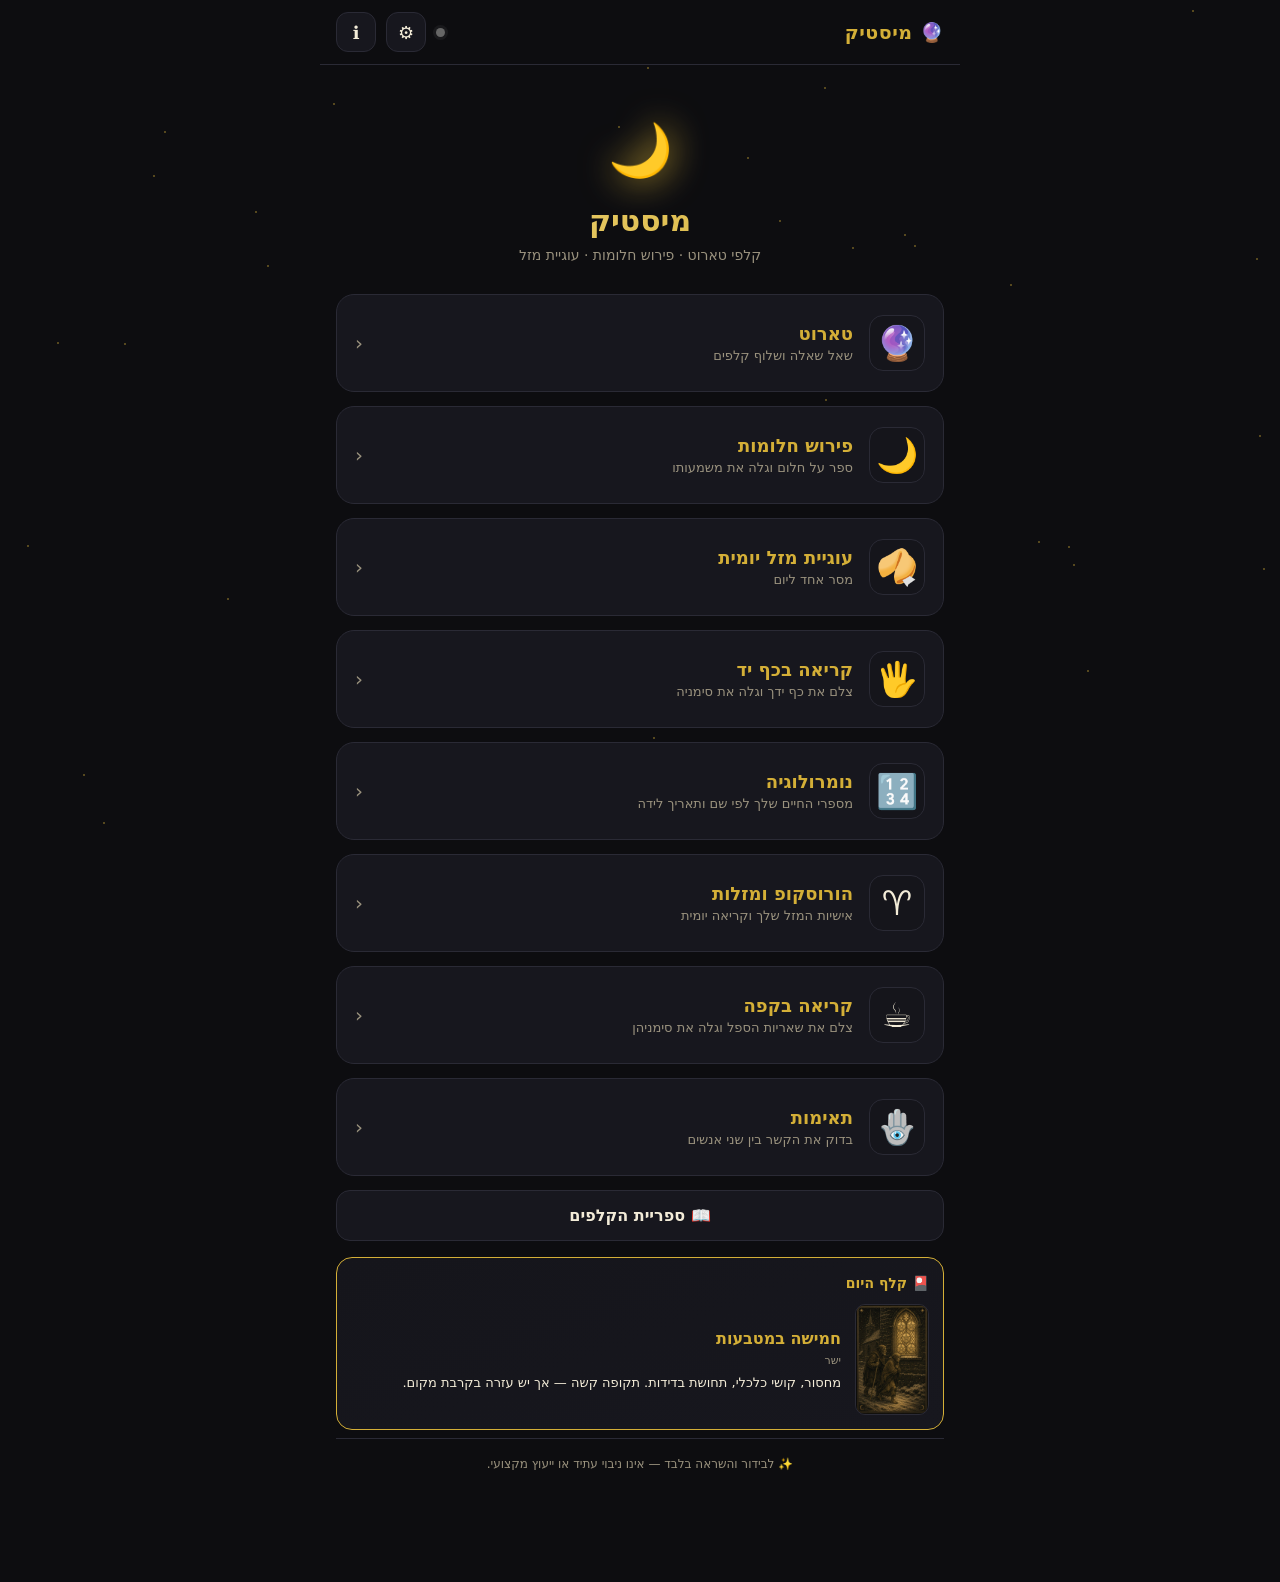
==== commit 60aa9d3a: "Add files via upload" ====
--- a/index.html
+++ b/index.html
@@ -266,6 +266,11 @@
       <div class="tx"><h3 id="tCoffee">קריאה בקפה</h3><p id="tCoffeeD">צלם את שאריות הספל וגלה את סימניהן</p></div>
       <div class="arr">‹</div>
     </button>
+    <button class="tile" onclick="go('compat')">
+      <div class="ic">🪬</div>
+      <div class="tx"><h3 id="tCompat">תאימות</h3><p id="tCompatD">בדוק את הקשר בין שני אנשים</p></div>
+      <div class="arr">‹</div>
+    </button>
   </div>
   <div id="backupReminder"></div>
   <div id="cardOfDay"></div>
@@ -342,6 +347,24 @@
     <div id="palmResult"></div>
     <div class="small" id="palmPrivacy" style="margin-top:14px;color:var(--dim)"></div>
   </div>
+</div>
+
+<!-- COMPATIBILITY -->
+<div class="screen hidden" id="s-compat">
+  <button class="backbtn" onclick="go('home')">› <span>חזרה</span></button>
+  <h2 class="stitle" id="compatH">🪬 תאימות</h2>
+  <p class="ssub" id="compatSub">הכנס שם ותאריך לידה של שני אנשים.</p>
+
+  <label class="lbl" id="lblCompatA">אדם ראשון</label>
+  <input class="field" id="compatNameA" placeholder="שם (אופציונלי)" style="margin-bottom:8px">
+  <input class="field" id="compatDateA" type="date">
+
+  <label class="lbl" id="lblCompatB">אדם שני</label>
+  <input class="field" id="compatNameB" placeholder="שם (אופציונלי)" style="margin-bottom:8px">
+  <input class="field" id="compatDateB" type="date">
+
+  <button class="btn" id="compatCalcBtn" onclick="calcCompat()">🪬 <span>בדוק תאימות</span></button>
+  <div id="compatResult"></div>
 </div>
 
 <!-- COFFEE READING -->
@@ -942,6 +965,12 @@
   coffeeNoAI:"קריאה מצילום דורשת חיבור בינה (Pro). אפשר לחבר מפתח אישי בהגדרות. בינתיים אפשר לעיין במדריך הסמלים שעובד תמיד.",
   coffeePrivacy:"🔒 התמונה נשלחת רק לספק הבינה שבחרת לצורך הקריאה, ואינה נשמרת באפליקציה או נשלחת לשום מקום אחר.",
   coffeeDisc:"לבידור והשראה בלבד — קריאה בקפה אינה מדע ואינה ניבוי עתיד.",
+  tCompat:"תאימות", tCompatD:"בדוק את הקשר בין שני אנשים",
+  compatH:"🪬 תאימות", compatSub:"הכנס שם ותאריך לידה של שני אנשים.",
+  compatPersonA:"אדם ראשון", compatPersonB:"אדם שני", compatNamePlace:"שם (אופציונלי)",
+  compatCalcTxt:"בדוק תאימות", compatRelNum:"מספר הקשר",
+  compatDeepen:"✨ העמק עם הבינה", compatReading:"קורא את הקשר...", compatYourReading:"קריאת התאימות שלכם",
+  compatDisc:"לבידור והשראה בלבד — אינו ניבוי עתיד או ייעוץ ליחסים.",
   tPalm:"קריאה בכף יד", tPalmD:"צלם את כף ידך וגלה את סימניה",
   palmH:"🖐️ קריאה בכף יד", palmSub:"שתי דרכים: מדריך הקווים שעובד תמיד, וקריאה אישית מהצילום דרך הבינה.",
   palmModeGuide:"📖 מדריך הקווים", palmModePhoto:"📷 קריאה מצילום",
@@ -1023,6 +1052,12 @@
   coffeeNoAI:"Photo reading needs an AI connection (Pro). You can connect your own key in Settings. Meanwhile, browse the symbol guide — it always works.",
   coffeePrivacy:"🔒 The image is sent only to the AI provider you chose, for the reading. It is not stored in the app or sent anywhere else.",
   coffeeDisc:"For entertainment and inspiration only — coffee reading is not science or fortune-telling.",
+  tCompat:"Compatibility", tCompatD:"Explore the bond between two people",
+  compatH:"🪬 Compatibility", compatSub:"Enter a name and birth date for two people.",
+  compatPersonA:"First person", compatPersonB:"Second person", compatNamePlace:"Name (optional)",
+  compatCalcTxt:"Check compatibility", compatRelNum:"Relationship number",
+  compatDeepen:"✨ Deepen with AI", compatReading:"Reading the bond...", compatYourReading:"Your compatibility reading",
+  compatDisc:"For entertainment and inspiration only — not fortune-telling or relationship advice.",
   tPalm:"Palm reading", tPalmD:"Photograph your palm and discover its signs",
   palmH:"🖐️ Palm Reading", palmSub:"Two ways: a line guide that always works, and a personal reading from your photo via AI.",
   palmModeGuide:"📖 Line guide", palmModePhoto:"📷 Photo reading",
@@ -1156,6 +1191,7 @@
   if(s==='num'&&typeof renderNumerology==='function')renderNumerology();
   if(s==='horo'&&typeof renderHoroscope==='function')renderHoroscope();
   if(s==='coffee'&&typeof renderCoffee==='function')renderCoffee();
+  if(s==='compat'&&typeof renderCompat==='function')renderCompat();
   if(s==='home'&&typeof renderCardOfDay==='function')renderCardOfDay();
   if(s==='settings')renderSettings();
 }
@@ -1176,6 +1212,7 @@
   set('tNum',T('tNum')); set('tNumD',T('tNumD'));
   set('tHoro',T('tHoro')); set('tHoroD',T('tHoroD'));
   set('tCoffee',T('tCoffee')); set('tCoffeeD',T('tCoffeeD'));
+  set('tCompat',T('tCompat')); set('tCompatD',T('tCompatD'));
   set('palmH',T('palmH')); set('palmSub',T('palmSub'));
   set('homeDisc',T('homeDisc'));
   set('back1',T('back'));
@@ -1543,6 +1580,7 @@
 <script src="numerology.js"></script>
 <script src="horoscope.js"></script>
 <script src="coffee.js"></script>
+<script src="compatibility.js"></script>
 <script src="language-switch.js"></script>
 <script>
 init();
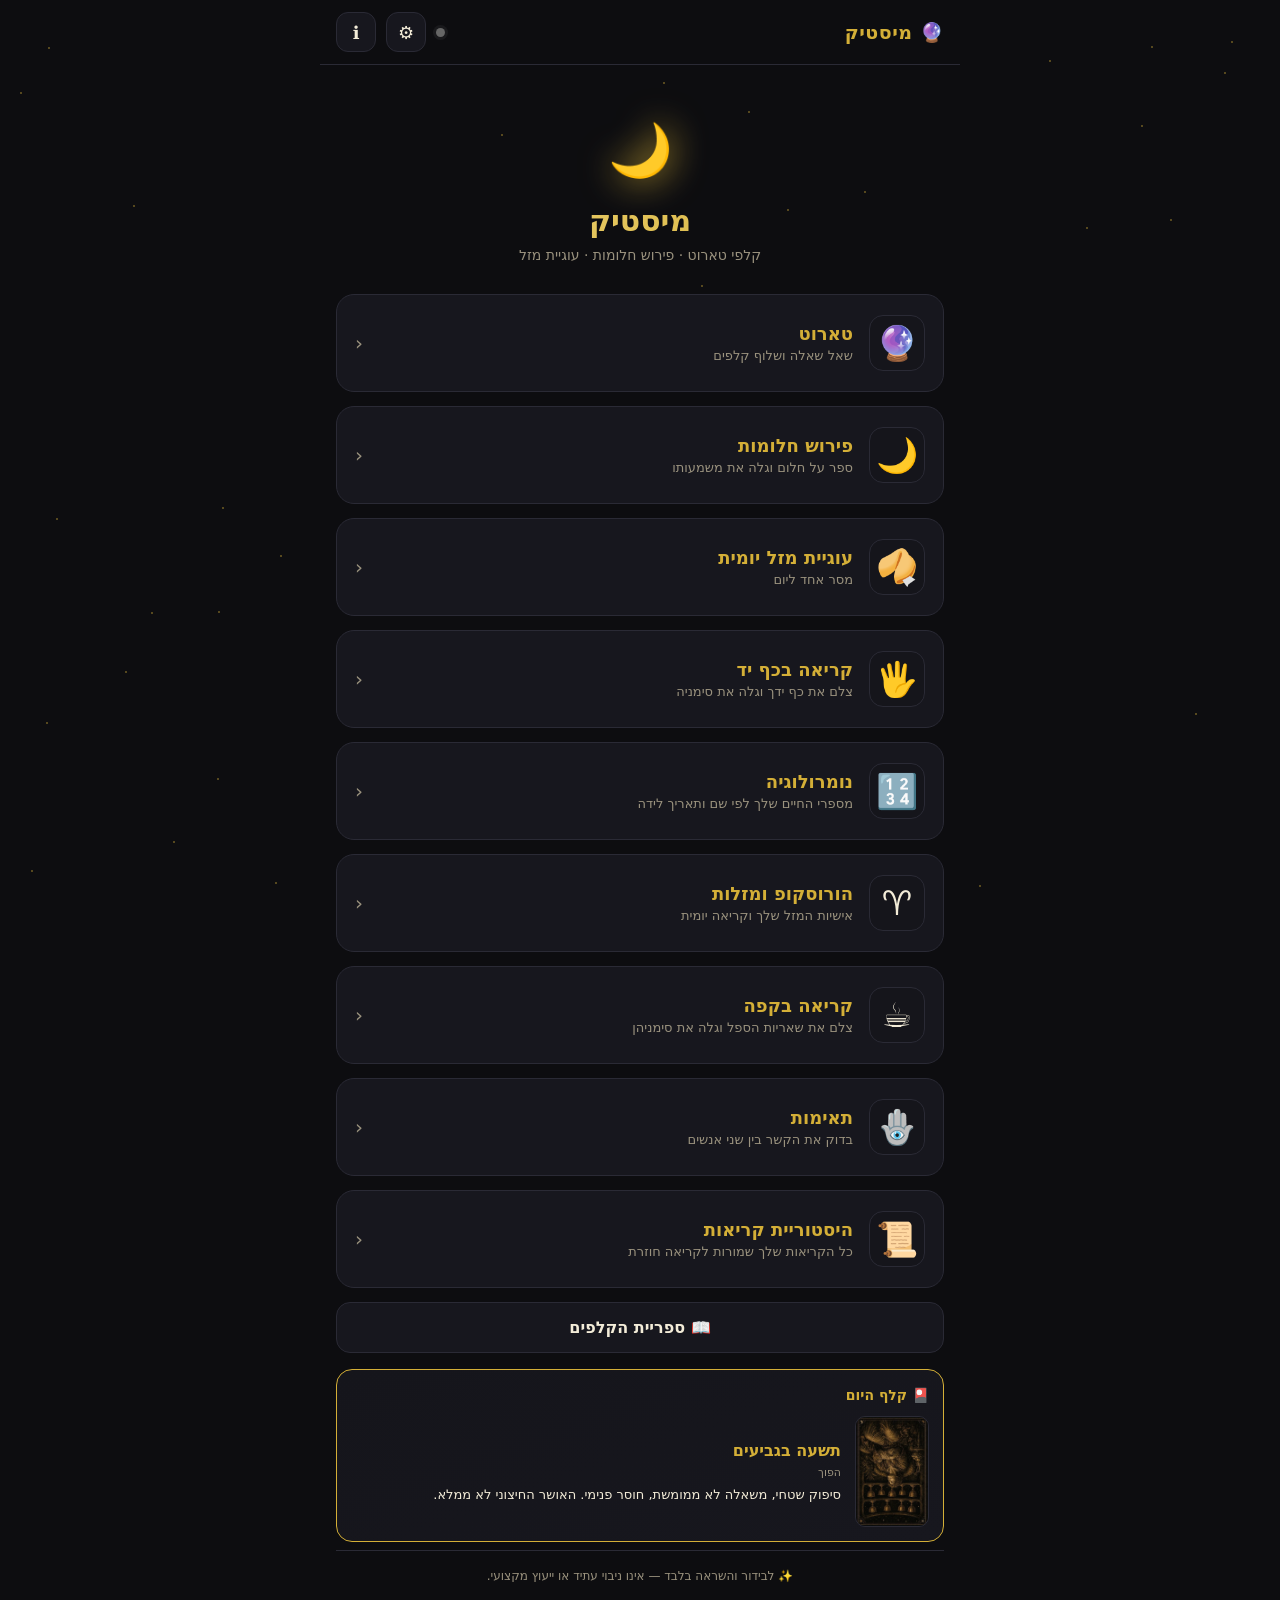
==== commit defc1198: "Add files via upload" ====
--- a/index.html
+++ b/index.html
@@ -271,6 +271,11 @@
       <div class="tx"><h3 id="tCompat">תאימות</h3><p id="tCompatD">בדוק את הקשר בין שני אנשים</p></div>
       <div class="arr">‹</div>
     </button>
+    <button class="tile" onclick="go('history')">
+      <div class="ic">📜</div>
+      <div class="tx"><h3 id="tHistory">היסטוריית קריאות</h3><p id="tHistoryD">כל הקריאות שלך שמורות לקריאה חוזרת</p></div>
+      <div class="arr">‹</div>
+    </button>
   </div>
   <div id="backupReminder"></div>
   <div id="cardOfDay"></div>
@@ -347,6 +352,15 @@
     <div id="palmResult"></div>
     <div class="small" id="palmPrivacy" style="margin-top:14px;color:var(--dim)"></div>
   </div>
+</div>
+
+<!-- HISTORY -->
+<div class="screen hidden" id="s-history">
+  <button class="backbtn" onclick="go('home')">› <span>חזרה</span></button>
+  <h2 class="stitle" id="historyH">📜 היסטוריית קריאות</h2>
+  <p class="ssub" id="historySub">כל הקריאות שלך נשמרו כאן. הקש על קריאה כדי לקרוא אותה במלואה.</p>
+  <div class="chips" id="historyFilter"></div>
+  <div id="historyList"></div>
 </div>
 
 <!-- COMPATIBILITY -->
@@ -971,6 +985,12 @@
   compatCalcTxt:"בדוק תאימות", compatRelNum:"מספר הקשר",
   compatDeepen:"✨ העמק עם הבינה", compatReading:"קורא את הקשר...", compatYourReading:"קריאת התאימות שלכם",
   compatDisc:"לבידור והשראה בלבד — אינו ניבוי עתיד או ייעוץ ליחסים.",
+  tHistory:"היסטוריית קריאות", tHistoryD:"כל הקריאות שלך שמורות לקריאה חוזרת",
+  historyH:"📜 היסטוריית קריאות", historySub:"כל הקריאות שלך נשמרו כאן. הקש על קריאה כדי לקרוא אותה במלואה.",
+  historyEmpty:"עדיין אין קריאות שמורות. כל קריאה שתעשה תופיע כאן.",
+  historyAll:"הכל", historyClear:"נקה היסטוריה", historyConfirmClear:"למחוק את כל היסטוריית הקריאות?",
+  historyAiLabel:"קריאת הבינה", historyBodyLabel:"הקריאה",
+  histType_tarot:"טארוט", histType_dream:"חלום", histType_num:"נומרולוגיה", histType_horo:"הורוסקופ", histType_palm:"כף יד", histType_coffee:"קפה", histType_compat:"תאימות",
   tPalm:"קריאה בכף יד", tPalmD:"צלם את כף ידך וגלה את סימניה",
   palmH:"🖐️ קריאה בכף יד", palmSub:"שתי דרכים: מדריך הקווים שעובד תמיד, וקריאה אישית מהצילום דרך הבינה.",
   palmModeGuide:"📖 מדריך הקווים", palmModePhoto:"📷 קריאה מצילום",
@@ -1058,6 +1078,12 @@
   compatCalcTxt:"Check compatibility", compatRelNum:"Relationship number",
   compatDeepen:"✨ Deepen with AI", compatReading:"Reading the bond...", compatYourReading:"Your compatibility reading",
   compatDisc:"For entertainment and inspiration only — not fortune-telling or relationship advice.",
+  tHistory:"Reading history", tHistoryD:"All your readings saved to revisit",
+  historyH:"📜 Reading History", historySub:"All your readings are saved here. Tap one to read it in full.",
+  historyEmpty:"No saved readings yet. Every reading you do will appear here.",
+  historyAll:"All", historyClear:"Clear history", historyConfirmClear:"Delete all reading history?",
+  historyAiLabel:"AI reading", historyBodyLabel:"Reading",
+  histType_tarot:"Tarot", histType_dream:"Dream", histType_num:"Numerology", histType_horo:"Horoscope", histType_palm:"Palm", histType_coffee:"Coffee", histType_compat:"Compatibility",
   tPalm:"Palm reading", tPalmD:"Photograph your palm and discover its signs",
   palmH:"🖐️ Palm Reading", palmSub:"Two ways: a line guide that always works, and a personal reading from your photo via AI.",
   palmModeGuide:"📖 Line guide", palmModePhoto:"📷 Photo reading",
@@ -1192,6 +1218,7 @@
   if(s==='horo'&&typeof renderHoroscope==='function')renderHoroscope();
   if(s==='coffee'&&typeof renderCoffee==='function')renderCoffee();
   if(s==='compat'&&typeof renderCompat==='function')renderCompat();
+  if(s==='history'&&typeof renderHistory==='function')renderHistory();
   if(s==='home'&&typeof renderCardOfDay==='function')renderCardOfDay();
   if(s==='settings')renderSettings();
 }
@@ -1213,6 +1240,7 @@
   set('tHoro',T('tHoro')); set('tHoroD',T('tHoroD'));
   set('tCoffee',T('tCoffee')); set('tCoffeeD',T('tCoffeeD'));
   set('tCompat',T('tCompat')); set('tCompatD',T('tCompatD'));
+  set('tHistory',T('tHistory')); set('tHistoryD',T('tHistoryD'));
   set('palmH',T('palmH')); set('palmSub',T('palmSub'));
   set('homeDisc',T('homeDisc'));
   set('back1',T('back'));
@@ -1268,6 +1296,7 @@
   const prompt=`השאלה: ${currentDraw.q||'(ללא שאלה מסוימת — קריאה כללית)'}\nהפריסה (${state.lang==='he'?sp.he:sp.en}): ${cardsDesc}\n\nקרא/י את הפריסה כמכלול.`;
   try{
     const ans=await callAI(prompt,sys);
+    if(currentDraw)updateHistoryAI(currentDraw.hid,ans);
     box.innerHTML=`<div class="ai-box"><div class="hd">✨ ${state.lang==='he'?'הקריאה שלך':'Your reading'}</div><div class="bd">${esc(ans)}</div></div>`;
   }catch(e){
     box.innerHTML=`<div class="ai-box"><div class="hd">⚠️</div><div class="bd">${T('aiFail')}${esc(e.message)}</div></div>`;
@@ -1363,8 +1392,16 @@
 /* ============ HISTORY ============ */
 function saveHistory(type,title,sub,details){
   const h=DB.getJSON('history',[]);
-  h.unshift({type,title,sub,t:Date.now(),...(details?{details}:{})});
-  DB.setJSON('history',h.slice(0,50));
+  const id='h'+Date.now().toString(36)+Math.random().toString(36).slice(2,6);
+  h.unshift({id,type,title,sub,t:Date.now(),...(details?{details}:{})});
+  DB.setJSON('history',h.slice(0,100));
+  return id;
+}
+function updateHistoryAI(id,ai){
+  if(!id||!ai)return;
+  const h=DB.getJSON('history',[]);
+  const e=h.find(x=>x.id===id);
+  if(e){e.details=e.details||{};e.details.ai=ai;DB.setJSON('history',h);}
 }
 
 /* ============ SETTINGS RENDER ============ */
@@ -1581,6 +1618,7 @@
 <script src="horoscope.js"></script>
 <script src="coffee.js"></script>
 <script src="compatibility.js"></script>
+<script src="history.js"></script>
 <script src="language-switch.js"></script>
 <script>
 init();
--- a/tarot.css
+++ b/tarot.css
@@ -86,3 +86,9 @@
 .zsign.sel{border-color:var(--gold,#d4af37);background:var(--bg2,#15151b)}
 .zsign .zsym{font-size:26px;color:var(--gold,#d4af37)}
 .zsign .znm{font-size:12px;font-weight:700}
+
+/* ===== Guide illustrations (palm diagram, coffee cup) ===== */
+.guide-img{display:block;width:100%;max-width:300px;margin:8px auto 12px;border-radius:14px;border:1px solid var(--line,#2a2a35)}
+
+/* ===== History detail ===== */
+.hist-detail-label{font-weight:800;color:var(--gold,#d4af37);font-size:13px;margin:4px 0 6px}
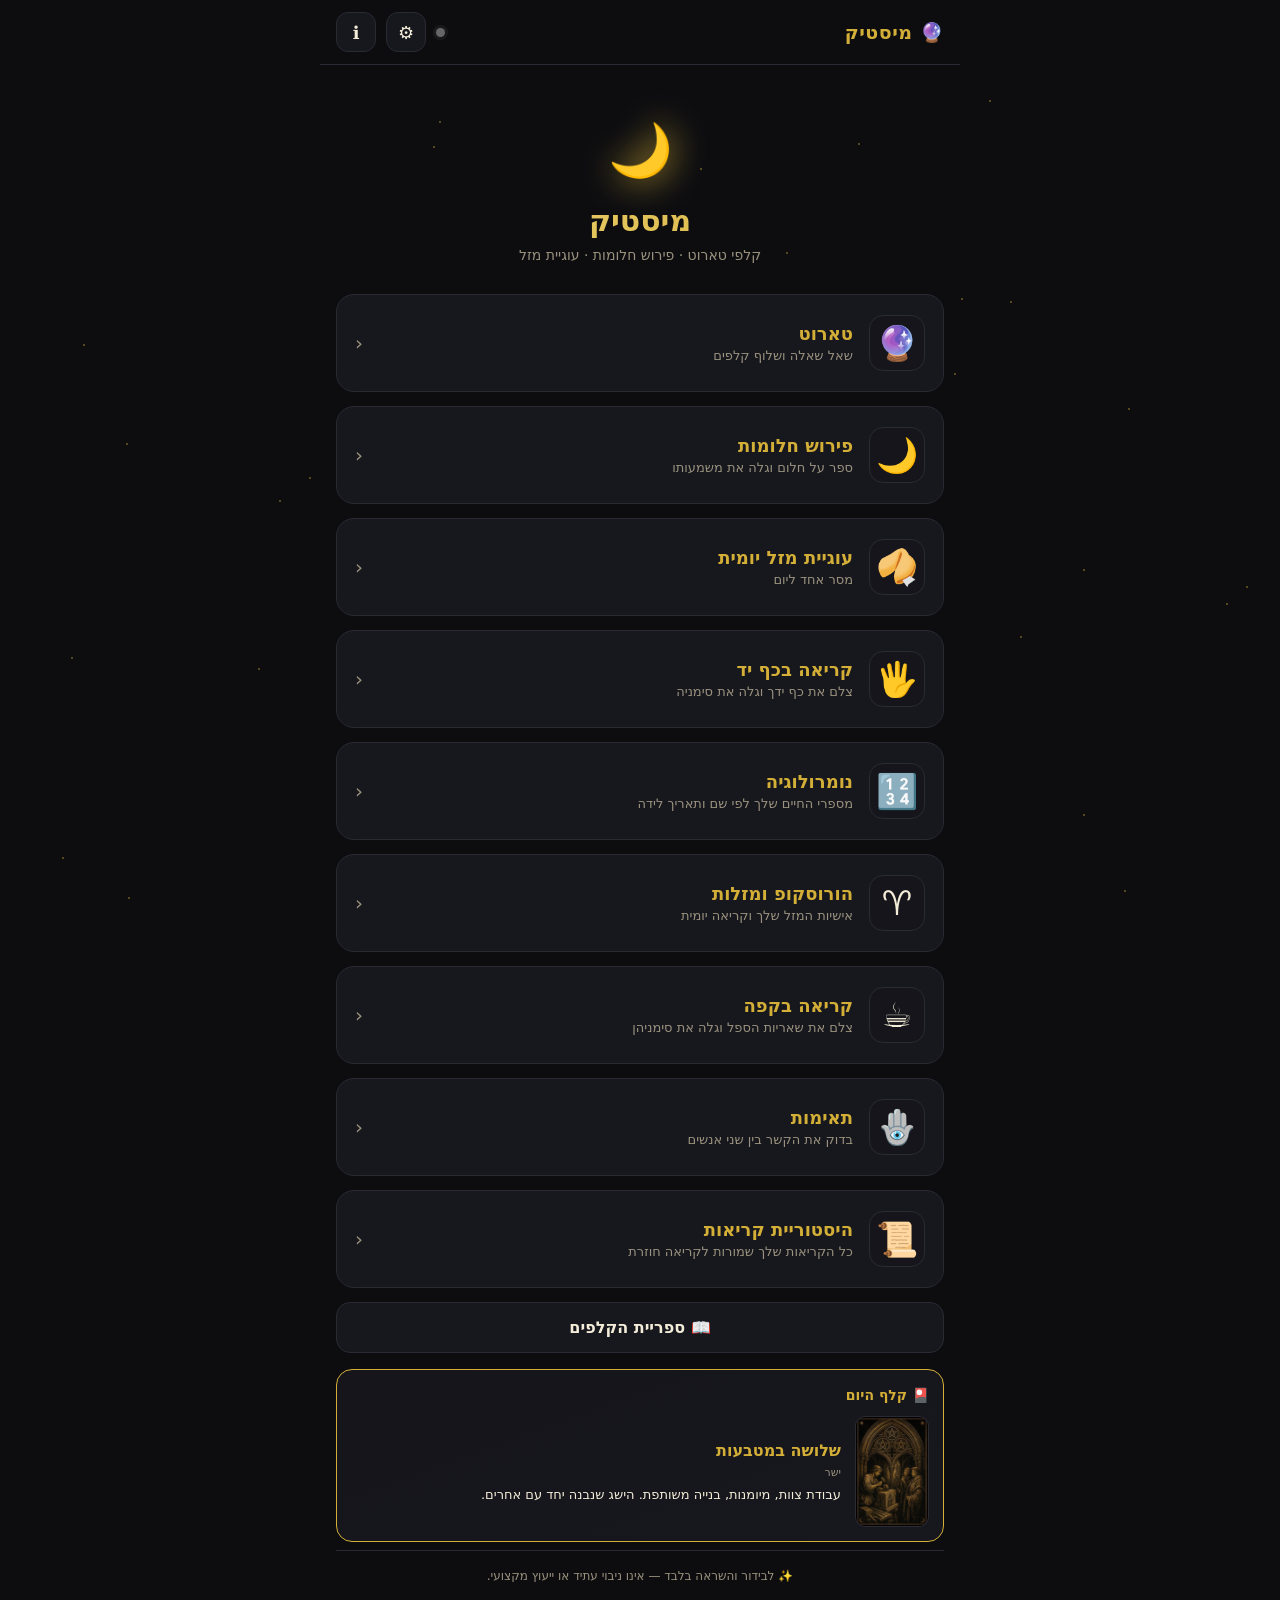
==== commit 9db80cf3: "Add files via upload" ====
--- a/index.html
+++ b/index.html
@@ -990,6 +990,7 @@
   historyEmpty:"עדיין אין קריאות שמורות. כל קריאה שתעשה תופיע כאן.",
   historyAll:"הכל", historyClear:"נקה היסטוריה", historyConfirmClear:"למחוק את כל היסטוריית הקריאות?",
   historyAiLabel:"קריאת הבינה", historyBodyLabel:"הקריאה",
+  historyNoFull:"קריאה זו נשמרה לפני שהתווספה שמירת הטקסט המלא, אז נשמר רק הסיכום.", historyShare:"📤 שתף כתמונה",
   histType_tarot:"טארוט", histType_dream:"חלום", histType_num:"נומרולוגיה", histType_horo:"הורוסקופ", histType_palm:"כף יד", histType_coffee:"קפה", histType_compat:"תאימות",
   tPalm:"קריאה בכף יד", tPalmD:"צלם את כף ידך וגלה את סימניה",
   palmH:"🖐️ קריאה בכף יד", palmSub:"שתי דרכים: מדריך הקווים שעובד תמיד, וקריאה אישית מהצילום דרך הבינה.",
@@ -1083,6 +1084,7 @@
   historyEmpty:"No saved readings yet. Every reading you do will appear here.",
   historyAll:"All", historyClear:"Clear history", historyConfirmClear:"Delete all reading history?",
   historyAiLabel:"AI reading", historyBodyLabel:"Reading",
+  historyNoFull:"This reading was saved before full-text saving was added, so only the summary is kept.", historyShare:"📤 Share as image",
   histType_tarot:"Tarot", histType_dream:"Dream", histType_num:"Numerology", histType_horo:"Horoscope", histType_palm:"Palm", histType_coffee:"Coffee", histType_compat:"Compatibility",
   tPalm:"Palm reading", tPalmD:"Photograph your palm and discover its signs",
   palmH:"🖐️ Palm Reading", palmSub:"Two ways: a line guide that always works, and a personal reading from your photo via AI.",
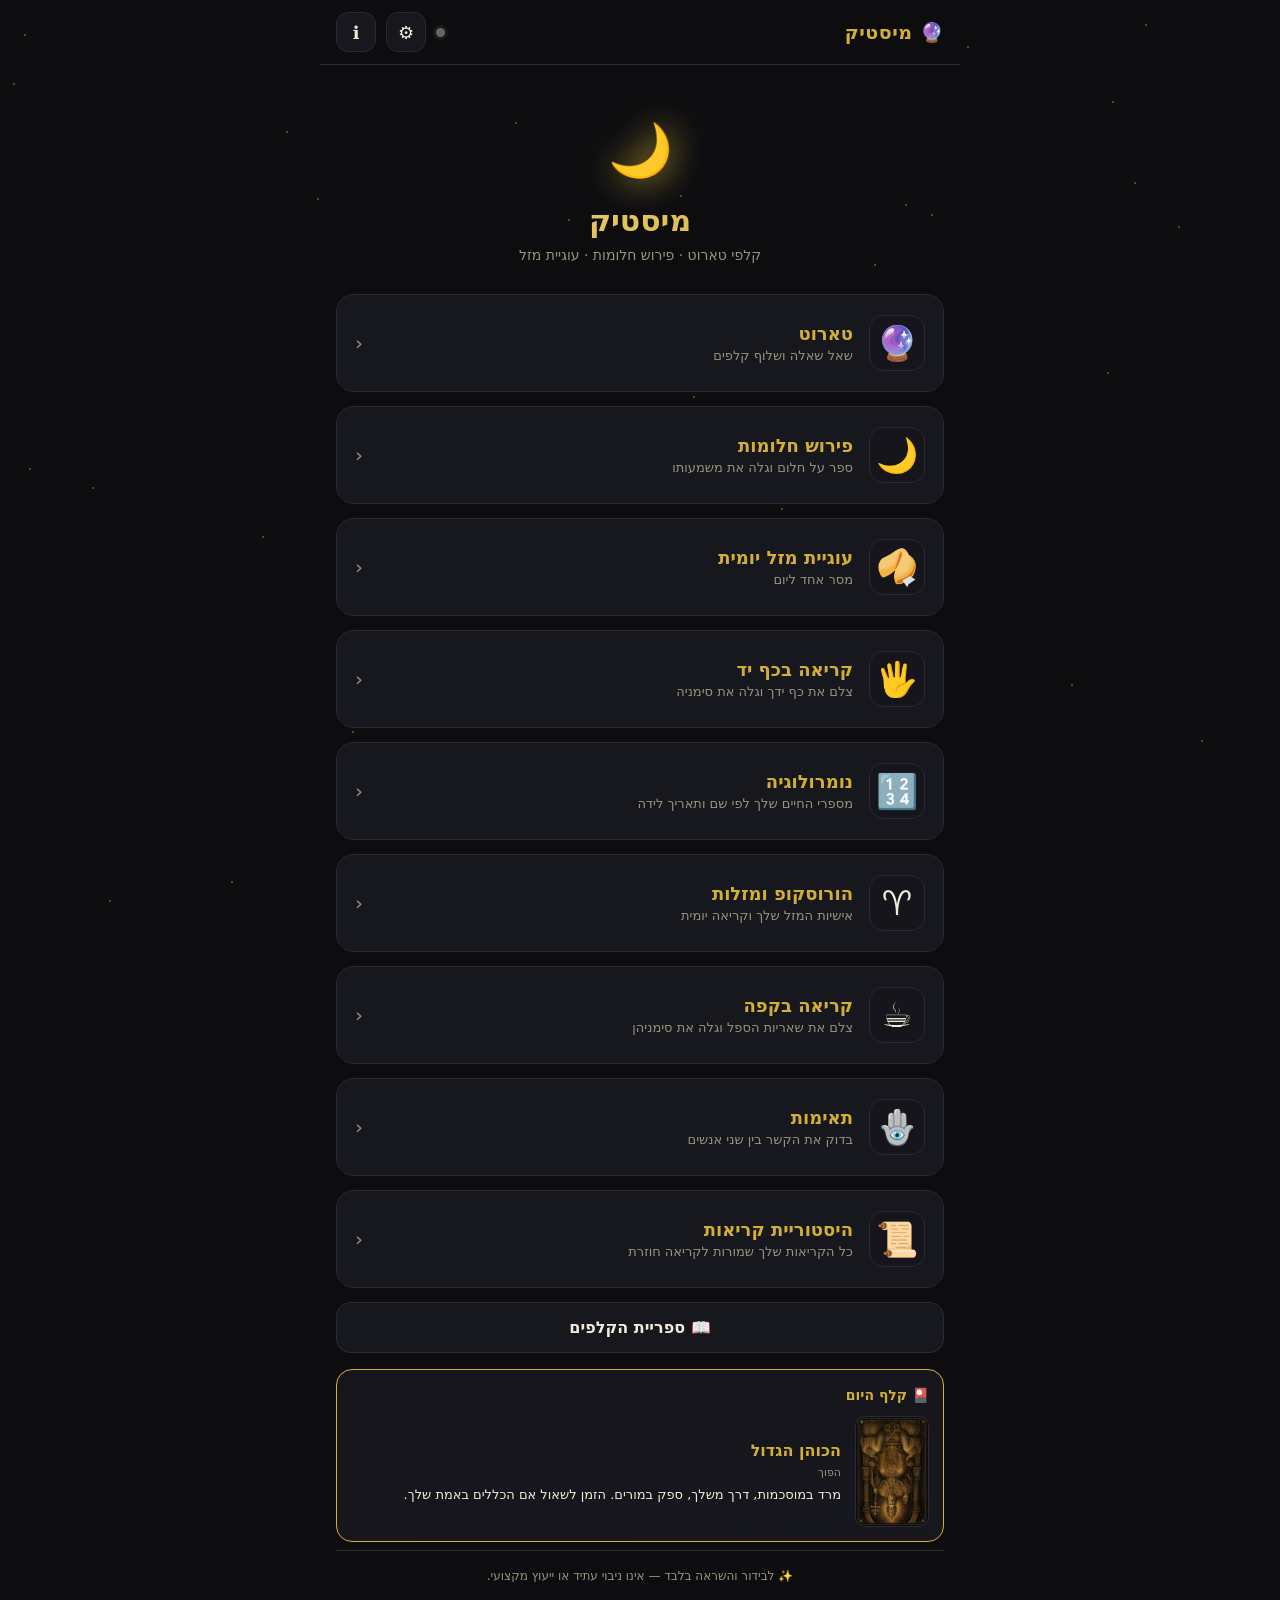
==== commit cf1ceb55: "Add files via upload" ====
--- a/index.html
+++ b/index.html
@@ -995,7 +995,7 @@
   tPalm:"קריאה בכף יד", tPalmD:"צלם את כף ידך וגלה את סימניה",
   palmH:"🖐️ קריאה בכף יד", palmSub:"שתי דרכים: מדריך הקווים שעובד תמיד, וקריאה אישית מהצילום דרך הבינה.",
   palmModeGuide:"📖 מדריך הקווים", palmModePhoto:"📷 קריאה מצילום",
-  palmGuideIntro:"הקש על קו בכף היד או ברשימה כדי לקרוא את משמעותו המסורתית.",
+  palmGuideIntro:"הקש על נקודה צבעונית על כף היד — או על כרטיס ברשימה — כדי לקרוא על הקו.",
   palmShapesTitle:"צורת כף היד (יסודות)", palmMountsTitle:"הגבעות (מאונטיינים)",
   palmCamT:"מצלמה", palmGalT:"גלריה",
   palmHint:"צלם או בחר תמונה של כף היד הפתוחה, באור טוב, כשהאצבעות פרושות.",
@@ -1089,7 +1089,7 @@
   tPalm:"Palm reading", tPalmD:"Photograph your palm and discover its signs",
   palmH:"🖐️ Palm Reading", palmSub:"Two ways: a line guide that always works, and a personal reading from your photo via AI.",
   palmModeGuide:"📖 Line guide", palmModePhoto:"📷 Photo reading",
-  palmGuideIntro:"Tap a line on the palm or in the list to read its traditional meaning.",
+  palmGuideIntro:"Tap a colored dot on the palm — or a card in the list — to read about that line.",
   palmShapesTitle:"Hand shape (elements)", palmMountsTitle:"The mounts",
   palmCamT:"Camera", palmGalT:"Gallery",
   palmHint:"Take or choose a photo of your open palm, in good light, fingers spread.",
--- a/tarot.css
+++ b/tarot.css
@@ -92,3 +92,12 @@
 
 /* ===== History detail ===== */
 .hist-detail-label{font-weight:800;color:var(--gold,#d4af37);font-size:13px;margin:4px 0 6px}
+
+/* ===== Interactive palm diagram hotspots ===== */
+.palm-diagram-wrap{position:relative;width:100%;max-width:300px;margin:8px auto 12px}
+.palm-diagram-wrap .guide-img{max-width:100%}
+.palm-hot{position:absolute;width:26px;height:26px;border-radius:50%;transform:translate(-50%,-50%);
+  background:var(--c);border:2px solid #fff3;box-shadow:0 0 0 4px color-mix(in srgb,var(--c) 30%,transparent),0 0 12px var(--c);
+  cursor:pointer;padding:0;animation:palmPulse 2s infinite ease-in-out}
+.palm-hot:active{transform:translate(-50%,-50%) scale(.85)}
+@keyframes palmPulse{0%,100%{box-shadow:0 0 0 3px color-mix(in srgb,var(--c) 30%,transparent),0 0 8px var(--c)}50%{box-shadow:0 0 0 7px color-mix(in srgb,var(--c) 15%,transparent),0 0 16px var(--c)}}
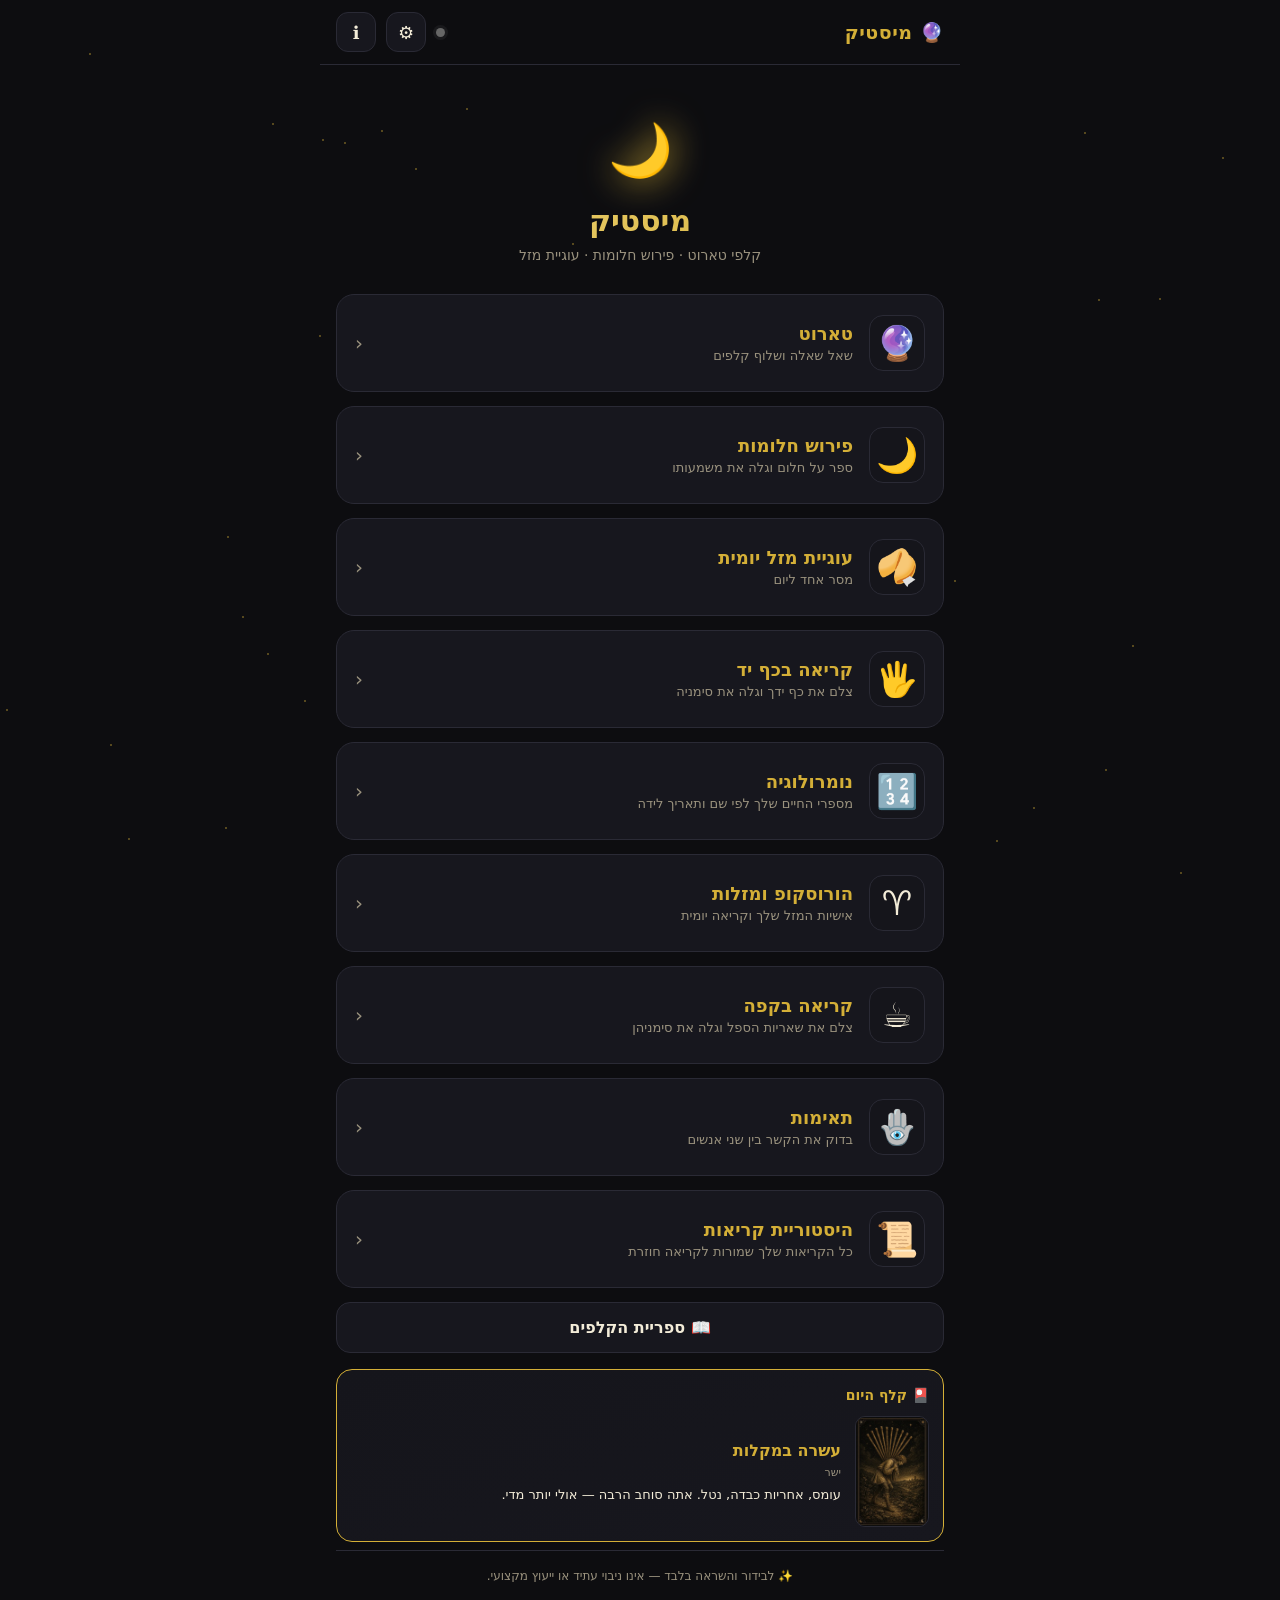
==== commit 2b80903c: "Add files via upload" ====
--- a/index.html
+++ b/index.html
@@ -1141,7 +1141,7 @@
     models:["claude-haiku-4-5-20251001","claude-sonnet-4-6","claude-opus-4-8"],
     link:"https://console.anthropic.com"},
   gemini:{name:"Gemini (Google)",icon:"✨",tag:"free",
-    models:["gemini-flash-latest","gemini-2.5-flash","gemini-3-flash"],
+    models:["gemini-flash-latest","gemini-3.6-flash","gemini-3.5-flash"],
     link:"https://aistudio.google.com/app/apikey"},
   openai:{name:"ChatGPT (OpenAI)",icon:"💬",tag:"api",
     models:["gpt-4o-mini","gpt-4o"],
@@ -1158,7 +1158,9 @@
   if(!AI.provider||!AI.key) throw new Error("no-ai");
   const key=cleanKey(AI.key);
   const p=AI.provider;
-  const models = AI.model ? [AI.model,...AI_PROVIDERS[p].models.filter(m=>m!==AI.model)] : AI_PROVIDERS[p].models.slice();
+  const DEAD_MODELS=["gemini-2.5-flash","gemini-3-flash","gemini-2.0-flash","gemini-1.5-flash","gemini-2.5-pro"];
+  const savedModel=(AI.model&&!DEAD_MODELS.includes(AI.model))?AI.model:null;
+  const models = savedModel ? [savedModel,...AI_PROVIDERS[p].models.filter(m=>m!==savedModel)] : AI_PROVIDERS[p].models.slice();
   let lastErr;
   for(const model of models){
     try{ return await callProvider(p,key,model,prompt,sys,image); }
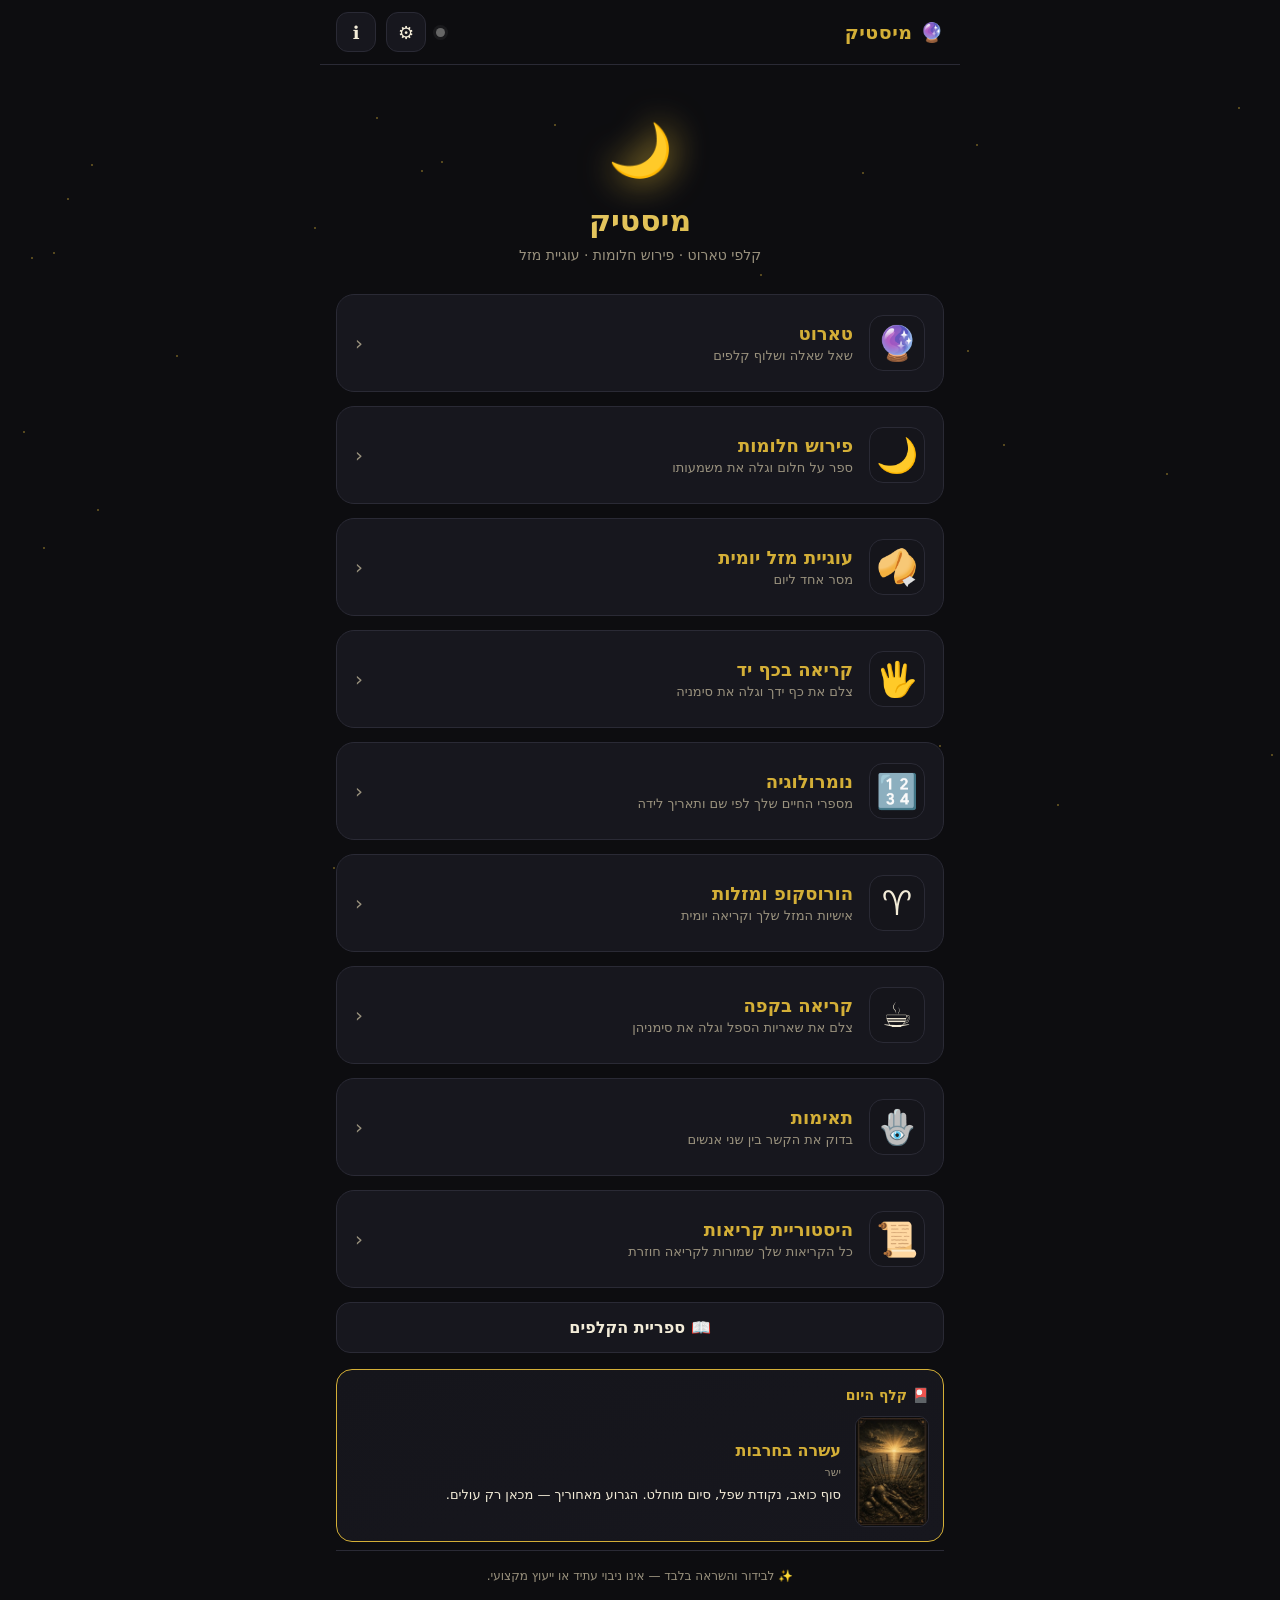
==== commit 4cbc01f5: "Add files via upload" ====
--- a/index.html
+++ b/index.html
@@ -1158,8 +1158,8 @@
   if(!AI.provider||!AI.key) throw new Error("no-ai");
   const key=cleanKey(AI.key);
   const p=AI.provider;
-  const DEAD_MODELS=["gemini-2.5-flash","gemini-3-flash","gemini-2.0-flash","gemini-1.5-flash","gemini-2.5-pro"];
-  const savedModel=(AI.model&&!DEAD_MODELS.includes(AI.model))?AI.model:null;
+  const DEAD_MODELS=["gemini-2.5-flash","gemini-3-flash","gemini-2.0-flash","gemini-1.5-flash","gemini-2.5-pro"];
+  const savedModel=(AI.model&&!DEAD_MODELS.includes(AI.model))?AI.model:null;
   const models = savedModel ? [savedModel,...AI_PROVIDERS[p].models.filter(m=>m!==savedModel)] : AI_PROVIDERS[p].models.slice();
   let lastErr;
   for(const model of models){
@@ -1629,6 +1629,7 @@
 try{renderCardOfDay();}catch(e){}
 restoreLanguageDraft();
 initDeckOffline();
+try{if(navigator.storage&&navigator.storage.persist)navigator.storage.persist();}catch(e){}
 
 </script>
 </body>
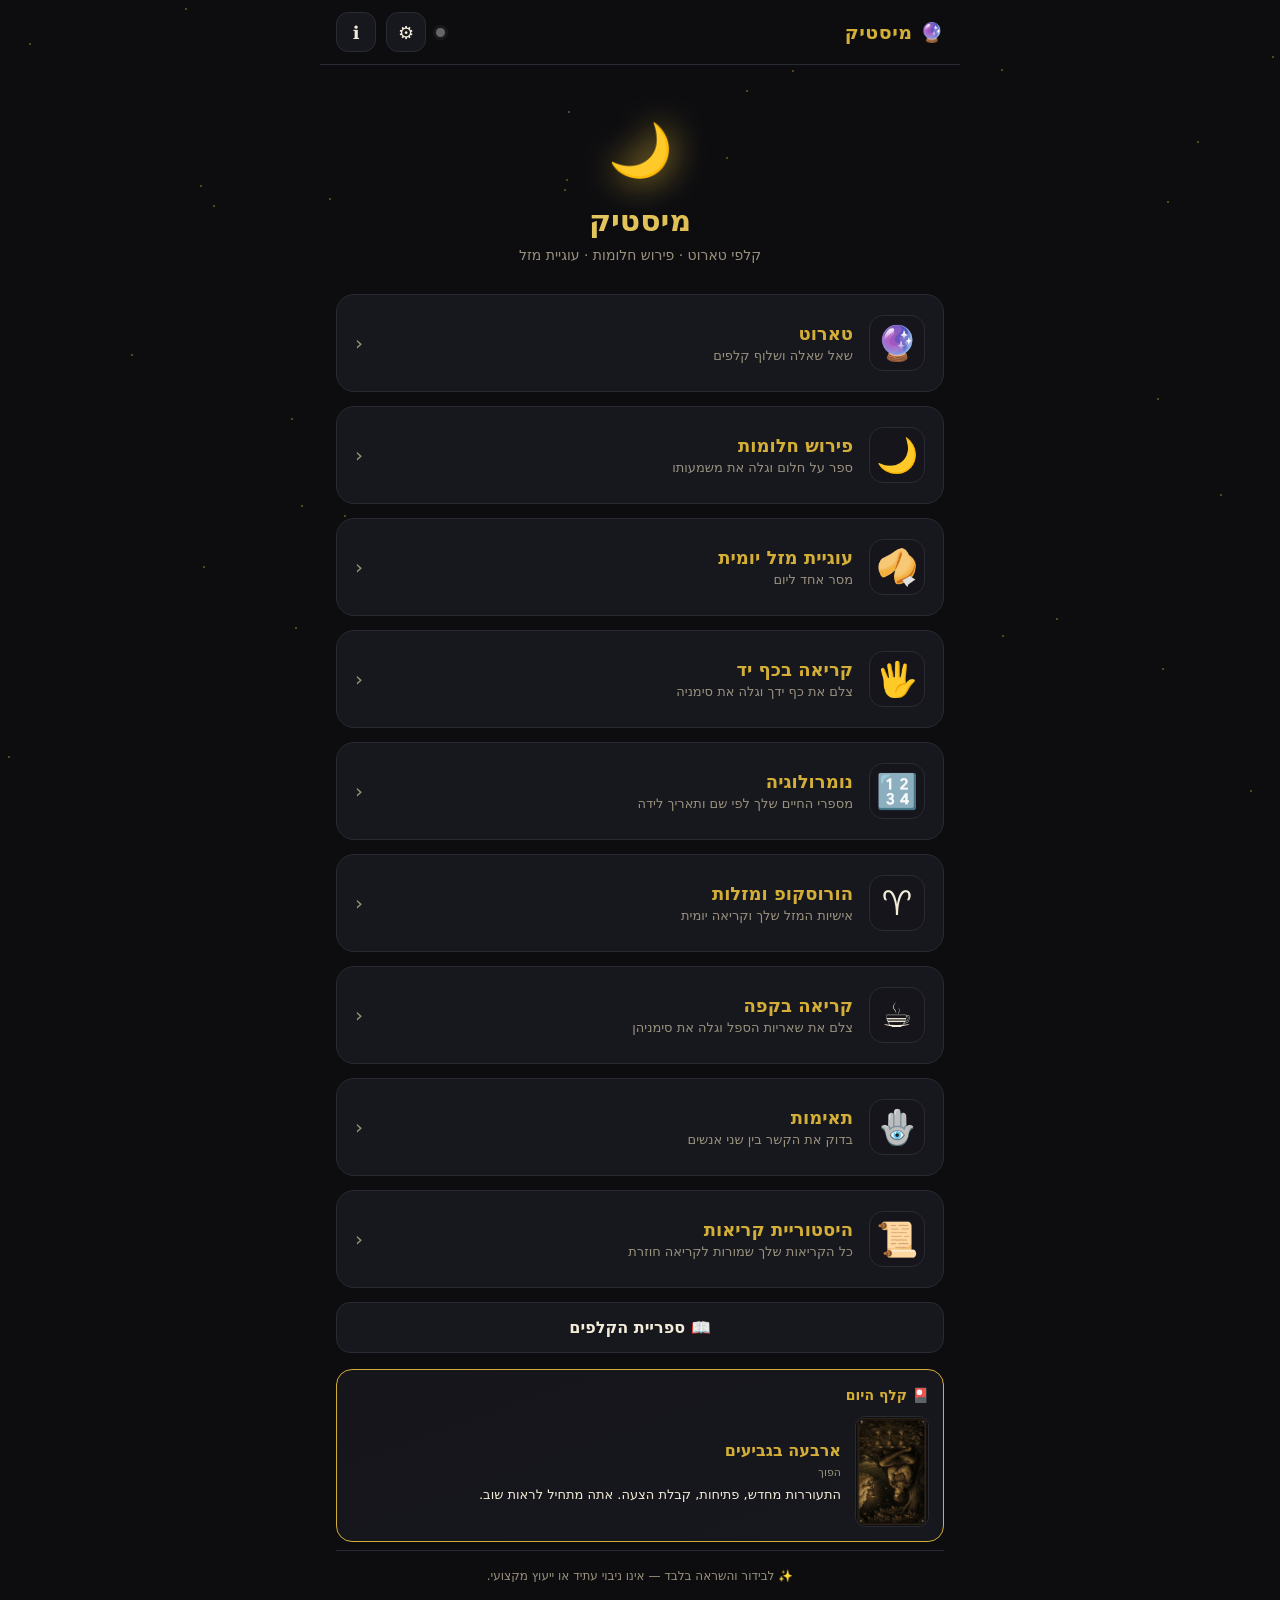
==== commit d623ff59: "Add files via upload" ====
--- a/index.html
+++ b/index.html
@@ -2,6 +2,10 @@
 <html lang="he" dir="rtl">
 <head>
 <meta charset="UTF-8">
+<script>
+/* MysticNest moved to its own address. Redirect ONLY from the old GitHub Pages address. */
+(function(){try{if(location.hostname==='barakaflalo.github.io'){location.replace('https://mysticnest.pages.dev/'+location.search+location.hash);}}catch(e){}})();
+</script>
 <meta name="viewport" content="width=device-width, initial-scale=1.0">
 <meta name="theme-color" content="#0d0d10">
 <title>MysticNest · מיסטיק</title>
@@ -1537,7 +1541,7 @@
 }
 
 /* ============ ABOUT actions ============ */
-function openStore(){window.open('https://barakaflalo.github.io/appnest','_blank');}
+function openStore(){window.open('https://appnest-store.pages.dev','_blank');}
 function shareApp(){if(navigator.share){navigator.share({title:'MysticNest',text:state.lang==='he'?'🔮 MysticNest — טארוט, פירוש חלומות ועוגיית מזל':'🔮 MysticNest — Tarot, dream readings and a daily fortune cookie',url:location.href});}else{navigator.clipboard.writeText(location.href);toast(T('copied'));}}
 function sendFeedback(){location.href='mailto:appnest55@gmail.com?subject=MysticNest%20Feedback';}
 function openPrivacy(){window.open('privacy_policy.html?lang='+contentLang(),'_blank');}
